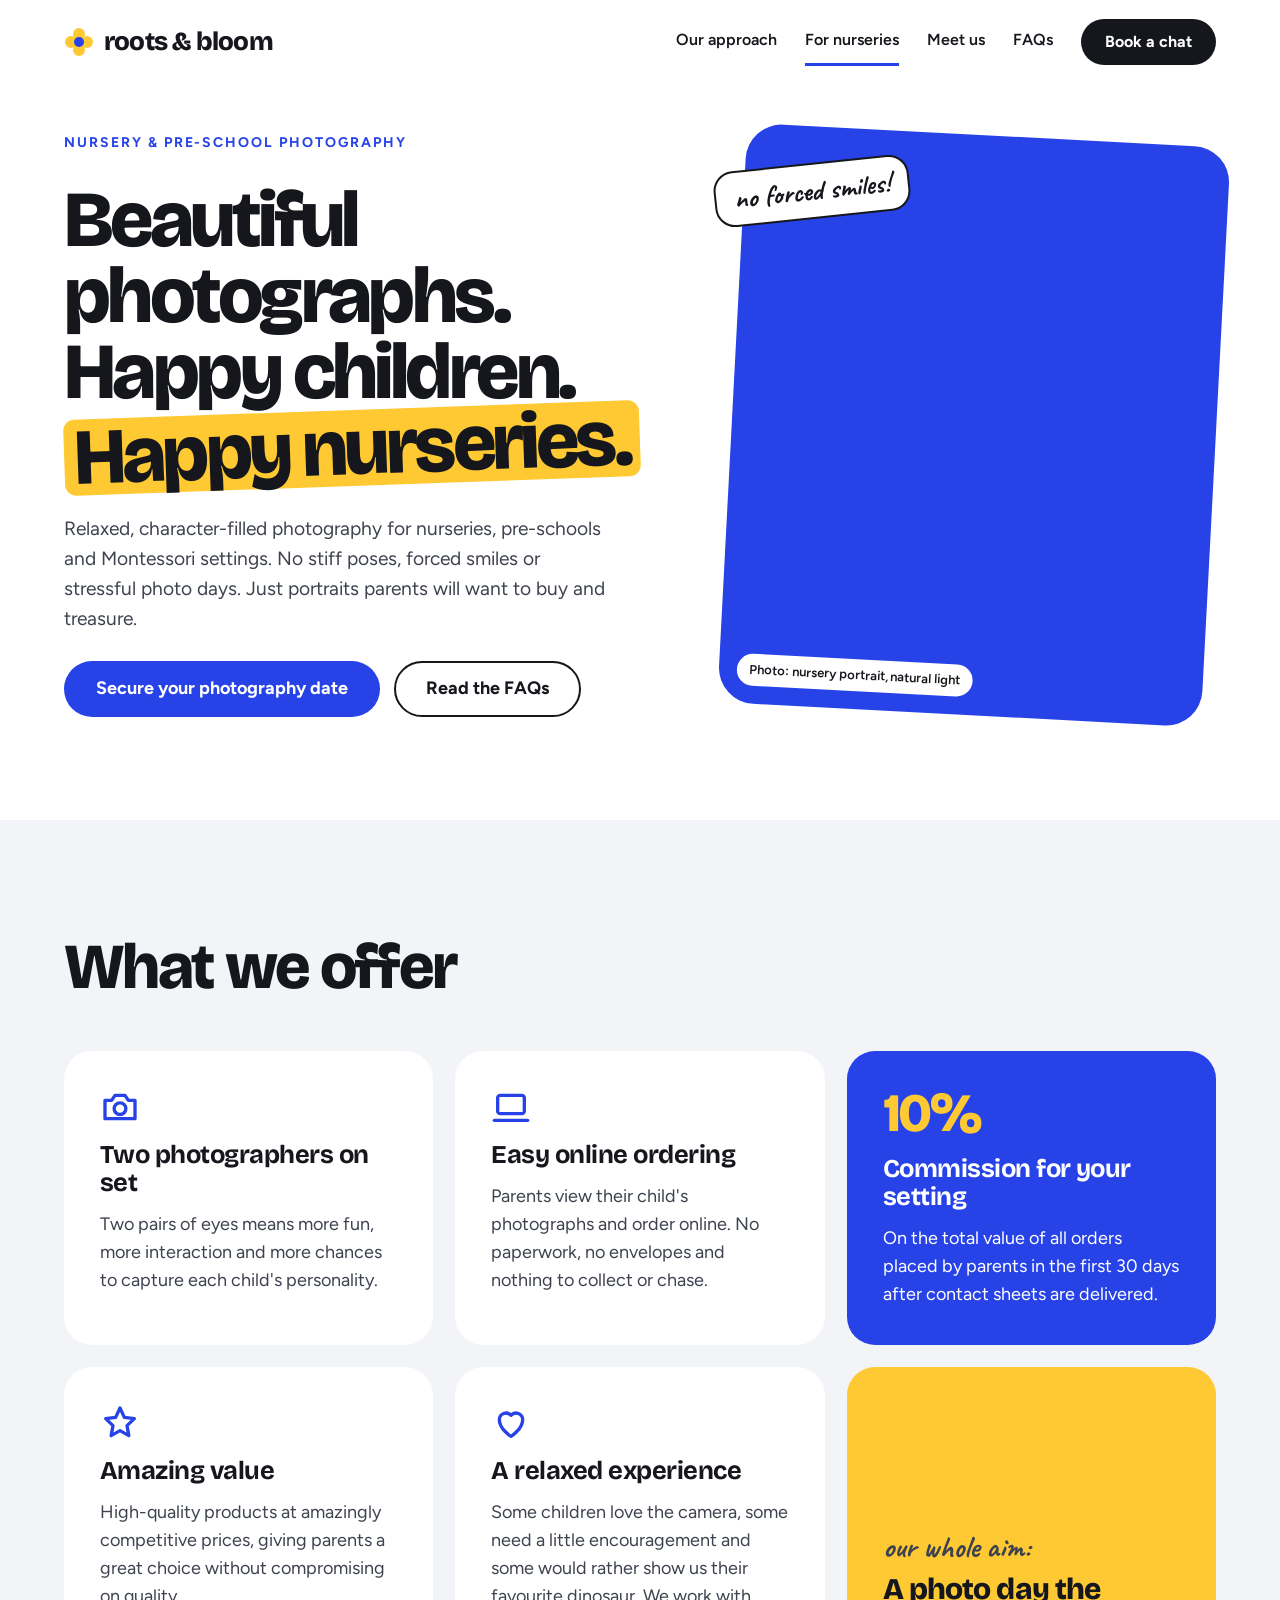
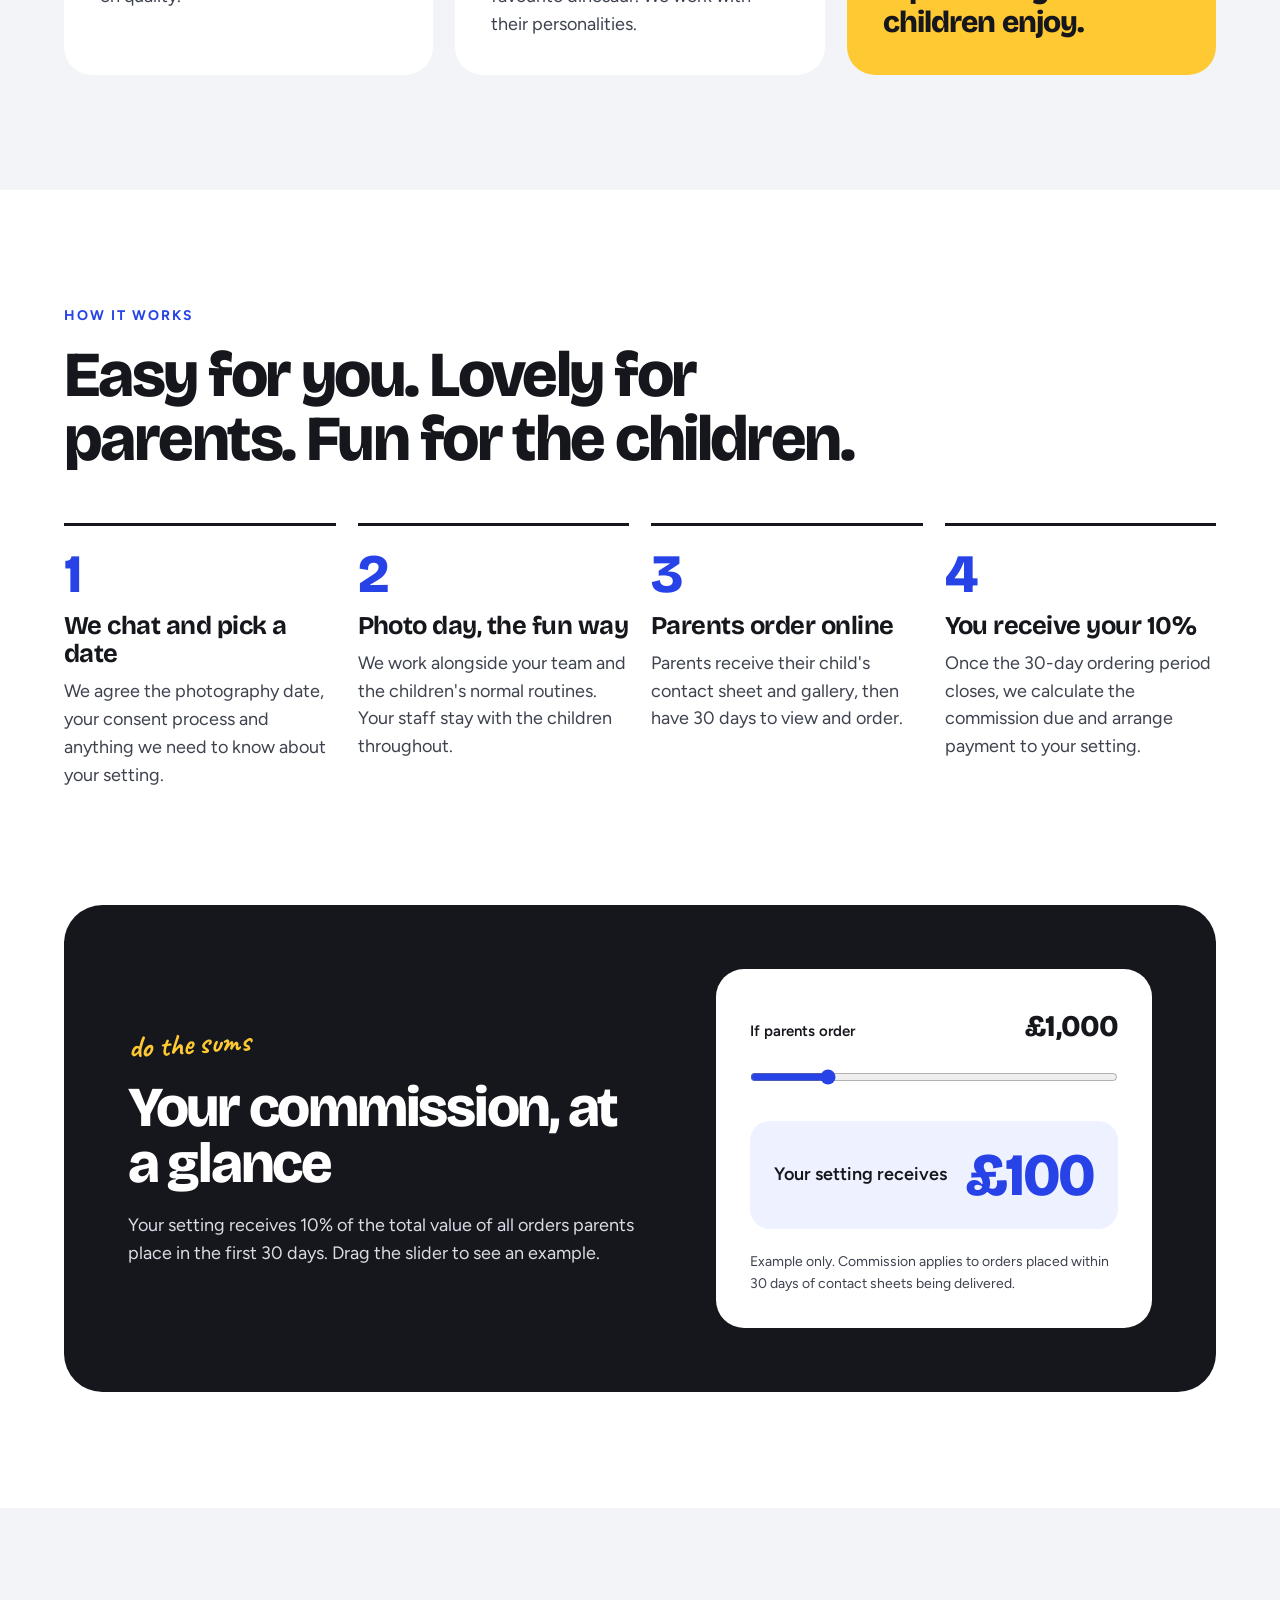
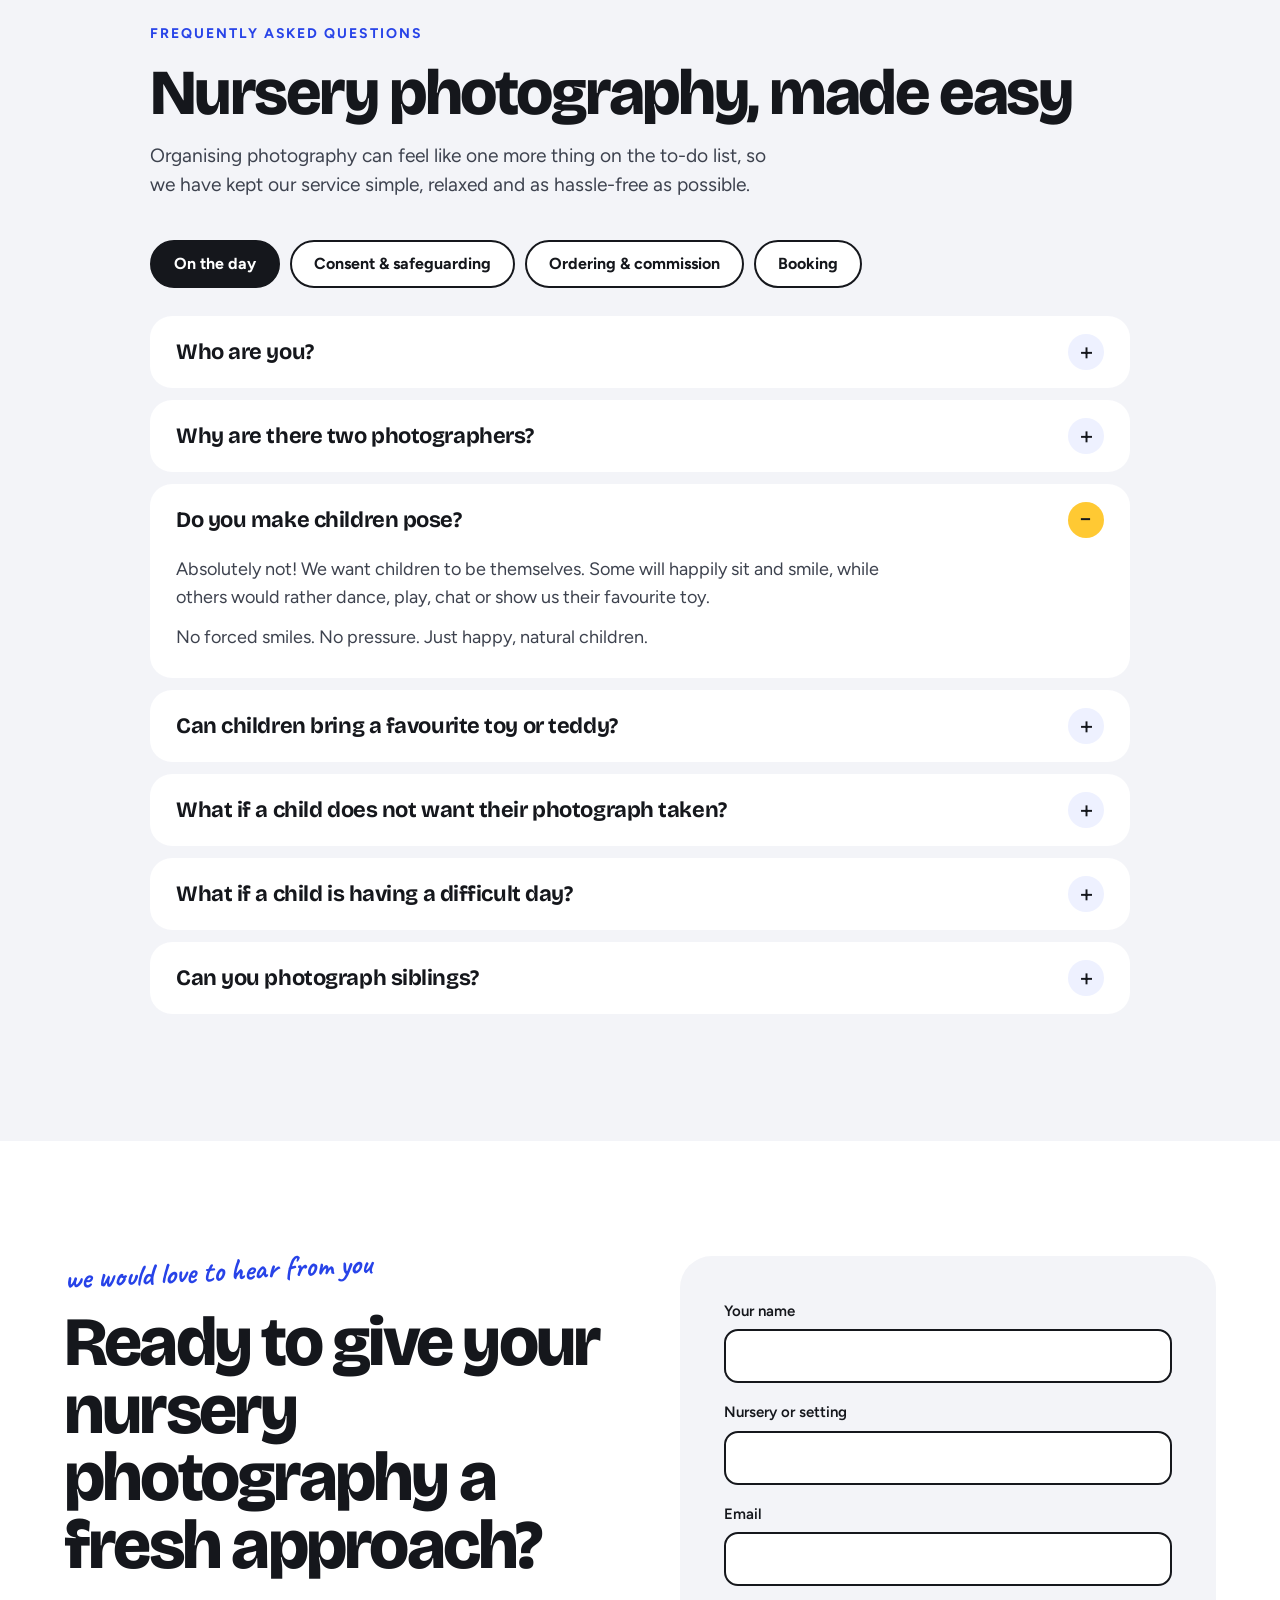
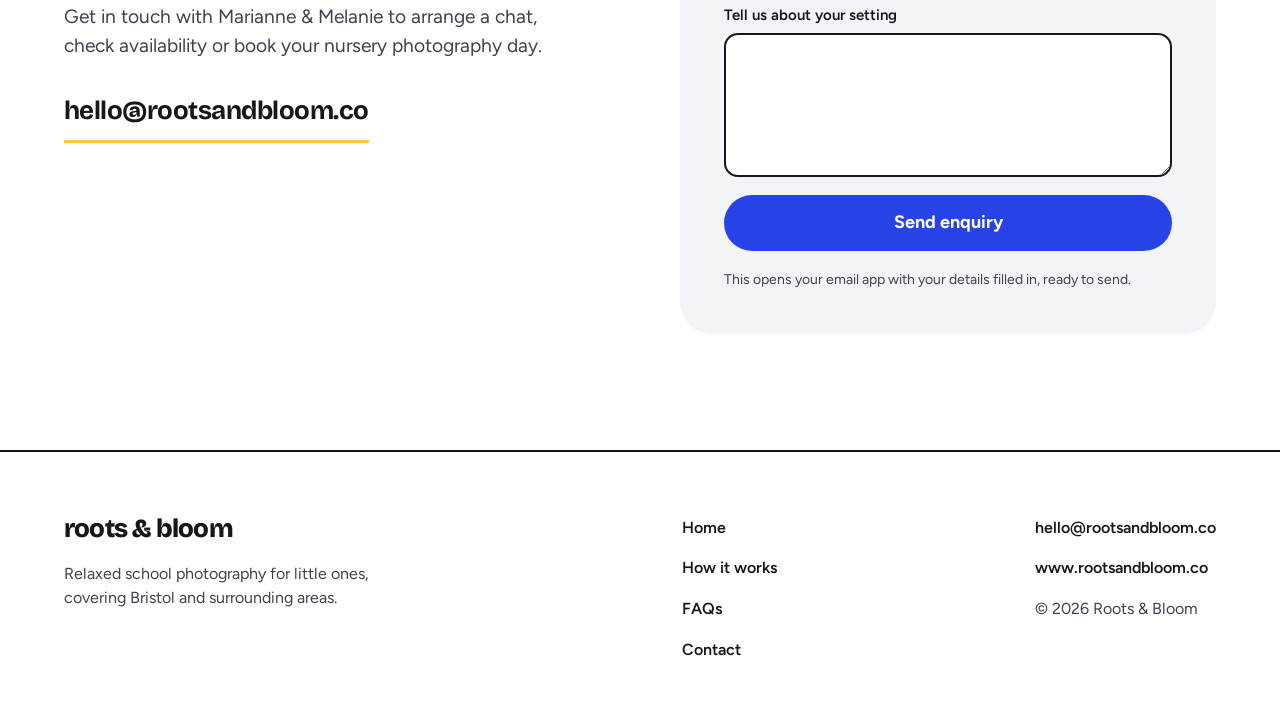
==== nurseries.html @ ecfaee00 "Build Roots & Bloom website from roots1 design Static site: home page, nurseries page with FAQs, com" ====
<!doctype html>
<html lang="en-GB">
<head>
  <meta charset="utf-8">
  <meta name="viewport" content="width=device-width, initial-scale=1">
  <title>Nursery &amp; pre-school photography | Roots &amp; Bloom</title>
  <meta name="description" content="Relaxed photography for nurseries, pre-schools and Montessori settings in Bristol. Two photographers, easy online ordering and 10% commission for your setting.">
  <meta name="theme-color" content="#2743E8">
  <link rel="canonical" href="https://www.rootsandbloom.co/nurseries.html">
  <meta property="og:type" content="website">
  <meta property="og:title" content="Nursery &amp; pre-school photography | Roots &amp; Bloom">
  <meta property="og:description" content="Beautiful photographs. Happy children. Happy nurseries.">
  <meta property="og:url" content="https://www.rootsandbloom.co/nurseries.html">
  <link rel="icon" href="assets/favicon.svg" type="image/svg+xml">
  <link rel="preconnect" href="https://fonts.googleapis.com">
  <link rel="preconnect" href="https://fonts.gstatic.com" crossorigin>
  <link rel="stylesheet" href="https://fonts.googleapis.com/css2?family=Bricolage+Grotesque:opsz,wght@12..96,400..800&amp;family=Caveat:wght@700&amp;family=Figtree:wght@400;500;600;700&amp;display=swap">
  <link rel="stylesheet" href="assets/css/styles.css">
</head>
<body>
<a class="skip-link" href="#main">Skip to content</a>

<header class="site-header">
  <div class="wrap site-header__inner">
    <a class="wordmark" href="index.html" aria-label="Roots &amp; Bloom home">
      <svg aria-hidden="true" viewBox="0 0 30 30"><circle cx="15" cy="7" r="6" fill="#FFC933"/><circle cx="23" cy="15" r="6" fill="#FFC933"/><circle cx="15" cy="23" r="6" fill="#FFC933"/><circle cx="7" cy="15" r="6" fill="#FFC933"/><circle cx="15" cy="15" r="5" fill="#2743E8"/></svg>
      <span>roots &amp; bloom</span>
    </a>
    <button class="nav-toggle" type="button" aria-label="Open menu" aria-expanded="false" aria-controls="site-nav">
      <svg aria-hidden="true" viewBox="0 0 24 24" fill="none" stroke="#fff" stroke-width="2.5" stroke-linecap="round"><path d="M4 8h16M4 16h16"/></svg>
    </button>
    <nav class="nav" id="site-nav" aria-label="Main">
      <a href="index.html#approach">Our approach</a>
      <a href="nurseries.html" aria-current="page">For nurseries</a>
      <a href="index.html#meet">Meet us</a>
      <a href="#faqs">FAQs</a>
      <a class="btn btn--dark btn--sm" href="#contact">Book a chat</a>
    </nav>
  </div>
</header>

<main id="main">

  <section class="hero">
    <div class="wrap hero__grid">
      <div class="stack hero__copy">
        <p class="eyebrow">Nursery &amp; pre-school photography</p>
        <h1 class="display display--page">Beautiful photographs. Happy children. <span class="mark">Happy nurseries.</span></h1>
        <p class="lead">Relaxed, character-filled photography for nurseries, pre-schools and Montessori settings. No stiff poses, forced smiles or stressful photo days. Just portraits parents will want to buy and treasure.</p>
        <div class="btn-row btn-row--stack">
          <a class="btn btn--primary" href="#contact">Secure your photography date</a>
          <a class="btn btn--ghost" href="#faqs">Read the FAQs</a>
        </div>
      </div>
      <div class="hero__figure">
        <figure class="photo photo--blue photo--hero tilt-r"><span class="photo__label">Photo: nursery portrait, natural light</span></figure>
        <p class="sticker">no forced smiles!</p>
      </div>
    </div>
  </section>

  <section class="section section--panel">
    <div class="wrap">
      <div class="stack head-block reveal">
        <h2 class="h2">What we offer</h2>
      </div>
      <div class="cards reveal">
        <article class="card">
          <svg aria-hidden="true" viewBox="0 0 24 24" fill="none" stroke="#2743E8" stroke-width="2" stroke-linecap="round" stroke-linejoin="round"><path d="M3 8h4l2-3h6l2 3h4v11H3z"/><circle cx="12" cy="13" r="3.5"/></svg>
          <h3 class="h3">Two photographers on set</h3>
          <p>Two pairs of eyes means more fun, more interaction and more chances to capture each child's personality.</p>
        </article>
        <article class="card">
          <svg aria-hidden="true" viewBox="0 0 24 24" fill="none" stroke="#2743E8" stroke-width="2" stroke-linecap="round" stroke-linejoin="round"><rect x="4" y="5" width="16" height="11" rx="1.5"/><path d="M2 20h20"/></svg>
          <h3 class="h3">Easy online ordering</h3>
          <p>Parents view their child's photographs and order online. No paperwork, no envelopes and nothing to collect or chase.</p>
        </article>
        <article class="card card--blue">
          <span class="card__num">10%</span>
          <h3 class="h3">Commission for your setting</h3>
          <p>On the total value of all orders placed by parents in the first 30 days after contact sheets are delivered.</p>
        </article>
        <article class="card">
          <svg aria-hidden="true" viewBox="0 0 24 24" fill="none" stroke="#2743E8" stroke-width="2" stroke-linecap="round" stroke-linejoin="round"><path d="M12 3l2.6 5.6 6 .8-4.4 4.2 1.1 6-5.3-3-5.3 3 1.1-6L3.4 9.400l6-.8z"/></svg>
          <h3 class="h3">Amazing value</h3>
          <p>High-quality products at amazingly competitive prices, giving parents a great choice without compromising on quality.</p>
        </article>
        <article class="card">
          <svg aria-hidden="true" viewBox="0 0 24 24" fill="none" stroke="#2743E8" stroke-width="2" stroke-linecap="round" stroke-linejoin="round"><path d="M12 20s-7-4.400-7-10a4 4 0 0 1 7-2.600A4 4 0 0 1 19 10c0 5.600-7 10-7 10z"/></svg>
          <h3 class="h3">A relaxed experience</h3>
          <p>Some children love the camera, some need a little encouragement and some would rather show us their favourite dinosaur. We work with their personalities.</p>
        </article>
        <article class="card card--sun">
          <p class="scribble scribble--ink">our whole aim:</p>
          <h3 class="h3">A photo day the children enjoy.</h3>
        </article>
      </div>
    </div>
  </section>

  <section class="section" id="how">
    <div class="wrap">
      <div class="stack head-block reveal">
        <p class="eyebrow">How it works</p>
        <h2 class="h2">Easy for you. Lovely for parents. Fun for the children.</h2>
      </div>
      <ol class="steps reveal">
        <li><h3 class="h3">We chat and pick a date</h3><p>We agree the photography date, your consent process and anything we need to know about your setting.</p></li>
        <li><h3 class="h3">Photo day, the fun way</h3><p>We work alongside your team and the children's normal routines. Your staff stay with the children throughout.</p></li>
        <li><h3 class="h3">Parents order online</h3><p>Parents receive their child's contact sheet and gallery, then have 30 days to view and order.</p></li>
        <li><h3 class="h3">You receive your 10%</h3><p>Once the 30-day ordering period closes, we calculate the commission due and arrange payment to your setting.</p></li>
      </ol>
    </div>
  </section>

  <section class="section section--flush-top">
    <div class="wrap">
      <div class="panel panel--dark reveal">
        <div class="stack">
          <p class="scribble scribble--sun">do the sums</p>
          <h2 class="h2" style="font-size: clamp(2.1rem, 4.4vw, 3.75rem)">Your commission, at a glance</h2>
          <p class="soft">Your setting receives 10% of the total value of all orders parents place in the first 30 days. Drag the slider to see an example.</p>
        </div>
        <div class="calc">
          <div class="field">
            <label class="calc__label" for="orders"><span>If parents order</span><output id="orders-total" for="orders">£1,000</output></label>
            <input id="orders" type="range" min="200" max="5000" step="50" value="1000">
          </div>
          <p class="calc__result"><span>Your setting receives</span><output id="orders-commission" for="orders">£100</output></p>
          <small>Example only. Commission applies to orders placed within 30 days of contact sheets being delivered.</small>
        </div>
      </div>
    </div>
  </section>

  <section class="section section--panel" id="faqs">
    <div class="wrap wrap--narrow">
      <div class="stack reveal" style="gap: 16px">
        <p class="eyebrow">Frequently asked questions</p>
        <h2 class="h2">Nursery photography, made easy</h2>
        <p class="lead" style="max-width: 40rem">Organising photography can feel like one more thing on the to-do list, so we have kept our service simple, relaxed and as hassle-free as possible.</p>
      </div>

      <div class="faq-tabs" role="tablist" aria-label="FAQ topics">
        <button class="faq-tab" type="button" role="tab" data-group="faq-day" aria-controls="faq-day" aria-selected="true">On the day</button>
        <button class="faq-tab" type="button" role="tab" data-group="faq-safe" aria-controls="faq-safe" aria-selected="false">Consent &amp; safeguarding</button>
        <button class="faq-tab" type="button" role="tab" data-group="faq-order" aria-controls="faq-order" aria-selected="false">Ordering &amp; commission</button>
        <button class="faq-tab" type="button" role="tab" data-group="faq-book" aria-controls="faq-book" aria-selected="false">Booking</button>
      </div>

      <div class="faq-group" id="faq-day" role="tabpanel">
        <h3 class="h3 faq-group__title">On the day</h3>
        <details class="faq"><summary>Who are you?</summary><div class="faq__body"><p>We are Marianne and Melanie, two local female photographers and mums of two each, with over 34 years of combined photography experience.</p><p>We photograph families, children and weddings across Bristol and London, and we are passionate about creating relaxed, natural photographs full of personality.</p></div></details>
        <details class="faq"><summary>Why are there two photographers?</summary><div class="faq__body"><p>Because two photographers means twice the fun! One of us can interact with the children while the other captures those lovely natural expressions and moments.</p><p>It also means we can keep things moving and photograph more children without the experience feeling rushed.</p></div></details>
        <details class="faq" open><summary>Do you make children pose?</summary><div class="faq__body"><p>Absolutely not! We want children to be themselves. Some will happily sit and smile, while others would rather dance, play, chat or show us their favourite toy.</p><p>No forced smiles. No pressure. Just happy, natural children.</p></div></details>
        <details class="faq"><summary>Can children bring a favourite toy or teddy?</summary><div class="faq__body"><p>Yes, please! Favourite toys, teddies and treasured little things are very welcome. They help children feel comfortable and relaxed, and they often make the photographs even more personal.</p></div></details>
        <details class="faq"><summary>What if a child does not want their photograph taken?</summary><div class="faq__body"><p>That is completely fine. We never force a child to participate. We give them some time, try to engage them through play and see how they feel.</p><p>Sometimes the best photographs happen when children do not even realise they are being photographed!</p></div></details>
        <details class="faq"><summary>What if a child is having a difficult day?</summary><div class="faq__body"><p>Children are children, and we completely understand. They might be tired, shy, distracted or simply not feeling it that day. There is no pressure.</p><p>Having two photographers gives us plenty of opportunity to capture genuine moments without making the child feel uncomfortable.</p></div></details>
        <details class="faq"><summary>Can you photograph siblings?</summary><div class="faq__body"><p>Absolutely. If siblings attend the same nursery or setting, we are very happy to capture sibling photographs too. We can discuss the best way to organise this with your team before the photography day.</p></div></details>
      </div>

      <div class="faq-group" id="faq-safe" role="tabpanel">
        <h3 class="h3 faq-group__title">Consent &amp; safeguarding</h3>
        <details class="faq"><summary>How is consent managed?</summary><div class="faq__body"><p>No child will be photographed without the appropriate parental or guardian consent.</p><p>We work with each nursery, pre-school or Montessori setting to agree the consent process before photography day. The setting should ensure the appropriate permissions have been obtained for each child taking part.</p><p>We are happy to work with your existing consent procedures and provide any information you need to share with parents.</p></div></details>
        <details class="faq"><summary>What happens if a parent does not give consent?</summary><div class="faq__body"><p>No problem at all. Children without the appropriate consent will simply not be photographed. We work with your team to make sure we have a clear list of children who are permitted to take part before the session begins.</p></div></details>
        <details class="faq"><summary>How do you handle children's photographs?</summary><div class="faq__body"><p>With care and respect. Images are used only for the agreed photography and ordering process, and are not used for marketing, social media or any other purpose without the appropriate additional permission.</p><p>We take safeguarding and privacy seriously and are happy to discuss your setting's specific requirements before booking.</p></div></details>
        <details class="faq"><summary>Are you DBS checked?</summary><div class="faq__body"><p>Yes. We are both Enhanced DBS checked and First Aid trained, and we are happy to provide relevant documentation to your setting where required.</p></div></details>
        <details class="faq"><summary>Do you need to be left alone with the children?</summary><div class="faq__body"><p>No. We work alongside your nursery team and follow your setting's safeguarding procedures. Your staff remain responsible for the children throughout the photography session.</p></div></details>
        <details class="faq"><summary>Are you insured?</summary><div class="faq__body"><p>We can provide details of our professional photography insurance and relevant documentation to your setting upon request.</p></div></details>
      </div>

      <div class="faq-group" id="faq-order" role="tabpanel">
        <h3 class="h3 faq-group__title">Ordering &amp; commission</h3>
        <details class="faq"><summary>How does the ordering process work?</summary><div class="faq__body"><p>Completely online and super simple. Once the photographs have been taken, parents receive access to their child's contact sheet and gallery, then view the images and order online.</p><p>No paper order forms, no envelopes and no collecting cheques.</p></div></details>
        <details class="faq"><summary>How long do parents have to order?</summary><div class="faq__body"><p>Parents have 30 days from the date the contact sheets are delivered. Our 10% nursery commission applies to all orders placed during this period.</p><p>After it closes, we calculate the total commission due to your setting and arrange payment.</p></div></details>
        <details class="faq"><summary>How much commission does the nursery receive?</summary><div class="faq__body"><p>Your nursery receives 10% of the total value of all eligible orders placed during the 30-day ordering period. For example, if parents spend £1,000 in total, your nursery receives £100.</p></div></details>
        <details class="faq"><summary>How much do the photographs and products cost?</summary><div class="faq__body"><p>We offer high-quality products at amazingly competitive prices, with options to suit different budgets. We want professional photography to be accessible to families while still providing beautiful products they will be proud to display and keep.</p></div></details>
        <details class="faq"><summary>Do we need to organise paperwork or collect money?</summary><div class="faq__body"><p>No! We handle the photography, contact sheets, online gallery and ordering process, so there is no paperwork for your staff to manage and no money to collect.</p></div></details>
      </div>

      <div class="faq-group" id="faq-book" role="tabpanel">
        <h3 class="h3 faq-group__title">Booking</h3>
        <details class="faq"><summary>What do you need from the nursery?</summary><div class="faq__body"><p>Very little! We work with your team beforehand to agree the photography date and discuss anything we need to know about your setting. On the day, your team simply helps us with the children and their normal routines.</p></div></details>
        <details class="faq"><summary>Where do you cover?</summary><div class="faq__body"><p>We are local photographers covering Bristol and surrounding areas, and we are happy to discuss your location and requirements.</p></div></details>
        <details class="faq"><summary>How do we book you?</summary><div class="faq__body"><p>We would love to hear from you! Get in touch with Marianne &amp; Melanie at <a href="mailto:hello@rootsandbloom.co">hello@rootsandbloom.co</a> to arrange a chat, check availability or book your nursery photography day.</p></div></details>
      </div>
    </div>
  </section>

  <section class="section" id="contact">
    <div class="wrap contact">
      <div class="stack reveal">
        <p class="scribble">we would love to hear from you</p>
        <h2 class="h2" style="font-size: clamp(2.6rem, 5.4vw, 5rem); line-height: 0.98">Ready to give your nursery photography a fresh approach?</h2>
        <p class="lead" style="max-width: 32.5rem">Get in touch with Marianne &amp; Melanie to arrange a chat, check availability or book your nursery photography day.</p>
        <a class="email-link" href="mailto:hello@rootsandbloom.co">hello@rootsandbloom.co</a>
      </div>
      <form class="form reveal" id="enquiry" action="mailto:hello@rootsandbloom.co" method="post" enctype="text/plain">
        <div class="field"><label for="f-name">Your name</label><input id="f-name" name="name" type="text" autocomplete="name" required></div>
        <div class="field"><label for="f-setting">Nursery or setting</label><input id="f-setting" name="setting" type="text" autocomplete="organization" required></div>
        <div class="field"><label for="f-email">Email</label><input id="f-email" name="email" type="email" autocomplete="email" required></div>
        <div class="field"><label for="f-message">Tell us about your setting</label><textarea id="f-message" name="message" rows="4"></textarea></div>
        <button class="btn btn--primary" type="submit">Send enquiry</button>
        <p class="form__note">This opens your email app with your details filled in, ready to send.</p>
      </form>
    </div>
  </section>

</main>

<footer class="site-footer site-footer--ruled">
  <div class="wrap site-footer__inner">
    <div class="site-footer__brand">
      <a class="wordmark" href="index.html">roots &amp; bloom</a>
      <p>Relaxed school photography for little ones, covering Bristol and surrounding areas.</p>
    </div>
    <nav class="site-footer__links" aria-label="Footer">
      <a href="index.html">Home</a>
      <a href="#how">How it works</a>
      <a href="#faqs">FAQs</a>
      <a href="#contact">Contact</a>
    </nav>
    <div class="site-footer__links">
      <a href="mailto:hello@rootsandbloom.co">hello@rootsandbloom.co</a>
      <a href="https://www.rootsandbloom.co">www.rootsandbloom.co</a>
      <span>© <span id="year">2026</span> Roots &amp; Bloom</span>
    </div>
  </div>
</footer>

<script src="assets/js/main.js" defer></script>
</body>
</html>
---- assets/css/styles.css ----
/* Roots & Bloom
   Design tokens and styles (roots1 design) */

:root {
  --ink: #15171c;
  --ink-soft: #3d424e;
  --muted: #6b7080;
  --paper: #ffffff;
  --panel: #f3f4f8;
  --blue: #2743e8;
  --blue-deep: #1b2fa8;
  --blue-tint: #eef1ff;
  --photo-tint: #dde3fb;
  --sun: #ffc933;
  --on-dark-soft: #d9dce6;

  --font-display: "Bricolage Grotesque", "Arial Black", system-ui, sans-serif;
  --font-body: "Figtree", system-ui, -apple-system, "Segoe UI", sans-serif;
  --font-hand: "Caveat", "Comic Sans MS", cursive;

  --gutter: clamp(20px, 5vw, 80px);
  --section: clamp(72px, 9vw, 130px);
  --radius-card: 28px;
  --radius-panel: clamp(28px, 3vw, 40px);
}

*,
*::before,
*::after { box-sizing: border-box; }

html { scroll-behavior: smooth; -webkit-text-size-adjust: 100%; }

body {
  margin: 0;
  background: var(--paper);
  color: var(--ink);
  font-family: var(--font-body);
  font-size: 1.125rem;
  line-height: 1.55;
  overflow-x: hidden;
  -webkit-font-smoothing: antialiased;
}

main { overflow-x: clip; }
img, svg { max-width: 100%; display: block; }
h1, h2, h3, p, ul, ol, figure { margin: 0; }
ul, ol { padding: 0; list-style: none; }
a { color: inherit; text-decoration: none; }
a:hover { color: var(--blue); }
button, input, textarea { font: inherit; color: inherit; }
:focus-visible { outline: 3px solid var(--blue); outline-offset: 3px; border-radius: 6px; }
[id] { scroll-margin-top: 96px; }

.skip-link {
  position: absolute; left: 16px; top: -100px; z-index: 100;
  background: var(--ink); color: #fff; padding: 12px 18px; border-radius: 999px; font-weight: 700;
}
.skip-link:focus { top: 16px; color: #fff; }

.wrap { max-width: calc(1280px + var(--gutter) * 2); margin-inline: auto; padding-inline: var(--gutter); }
.wrap--narrow { max-width: calc(980px + var(--gutter) * 2); }
.section { padding-block: var(--section); }
.section--panel { background: var(--panel); }
.section--flush-top { padding-top: 0; }

/* ---------- Type ---------- */
.display, .h2, .h3, .wordmark, .num {
  font-family: var(--font-display);
  font-weight: 800;
  letter-spacing: -0.04em;
}
.display { font-size: clamp(3.25rem, 7.4vw, 6.75rem); line-height: 0.94; letter-spacing: -0.045em; }
.display--page { font-size: clamp(2.9rem, 6.2vw, 5.75rem); line-height: 0.96; }
.h2 { font-size: clamp(2.5rem, 5vw, 4.5rem); line-height: 1; }
.h2--sm { font-size: clamp(2.1rem, 4vw, 3.5rem); line-height: 1.02; letter-spacing: -0.035em; }
.h3 { font-size: clamp(1.4rem, 2vw, 1.75rem); font-weight: 700; letter-spacing: -0.02em; line-height: 1.1; }
.lead { font-size: clamp(1.125rem, 1.5vw, 1.3125rem); color: var(--ink-soft); }
.soft { color: var(--ink-soft); }
.eyebrow { font-weight: 700; font-size: 0.875rem; letter-spacing: 0.14em; text-transform: uppercase; color: var(--blue); }
.eyebrow--ink { color: var(--ink); }
.scribble { font-family: var(--font-hand); font-weight: 700; font-size: clamp(1.75rem, 2.4vw, 2.125rem); line-height: 1; color: var(--blue); display: inline-block; transform: rotate(-3deg); }
.scribble--sun { color: var(--sun); }
.scribble--ink { color: var(--ink); transform: none; }
.strike { text-decoration: line-through; text-decoration-color: var(--blue); text-decoration-thickness: 0.09em; color: var(--muted); }
.mark { background: var(--sun); padding: 0 0.12em; border-radius: 0.14em; display: inline-block; transform: rotate(-2deg); }
.stack { display: flex; flex-direction: column; align-items: flex-start; }
.stack > * { max-width: 100%; }

/* ---------- Buttons ---------- */
.btn {
  display: inline-flex; align-items: center; justify-content: center;
  min-height: 56px; padding: 0 30px; border-radius: 999px;
  border: 2px solid transparent; font-weight: 700; font-size: 1.125rem; cursor: pointer;
  transition: transform 0.2s ease, background-color 0.2s ease, color 0.2s ease;
}
.btn:hover { transform: translateY(-2px) rotate(-1deg); }
.btn--primary { background: var(--blue); color: #fff; }
.btn--primary:hover { background: var(--blue-deep); color: #fff; }
.btn--ghost { border-color: var(--ink); }
.btn--ghost:hover { background: var(--ink); color: #fff; }
.btn--dark { background: var(--ink); color: #fff; }
.btn--dark:hover { background: var(--blue); color: #fff; }
.btn--sun { background: var(--sun); color: var(--ink); }
.btn--sun:hover { background: #fff; color: var(--ink); }
.btn--sm { min-height: 46px; padding: 0 22px; font-size: 1rem; }
.btn-row { display: flex; flex-wrap: wrap; gap: 14px; }

.pill { display: inline-flex; align-items: center; gap: 10px; background: var(--blue-tint); color: var(--blue-deep); font-weight: 600; font-size: 0.9375rem; padding: 8px 16px; border-radius: 999px; }
.pill__dot { width: 8px; height: 8px; border-radius: 50%; background: var(--blue); }
.pill-row { display: flex; flex-wrap: wrap; gap: 10px; }

/* ---------- Header ---------- */
.site-header { position: sticky; top: 0; z-index: 50; background: rgba(255, 255, 255, 0.92); backdrop-filter: blur(10px); }
.site-header__inner { display: flex; align-items: center; justify-content: space-between; gap: 16px 32px; min-height: 84px; }
.wordmark { display: inline-flex; align-items: center; gap: 10px; font-size: 1.625rem; letter-spacing: -0.03em; min-height: 44px; }
.wordmark:hover { color: var(--ink); }
.wordmark svg { width: 30px; height: 30px; transition: transform 0.5s ease; }
.wordmark:hover svg { transform: rotate(90deg); }
.nav { display: flex; align-items: center; gap: 28px; font-weight: 600; font-size: 1rem; }
.nav a:not(.btn) { padding: 10px 0; border-bottom: 3px solid transparent; }
.nav a[aria-current="page"] { border-bottom-color: var(--blue); }
.nav-toggle { display: none; width: 48px; height: 48px; border-radius: 50%; border: 0; background: var(--ink); cursor: pointer; align-items: center; justify-content: center; }
.nav-toggle svg { width: 22px; height: 22px; }

@media (max-width: 860px) {
  .site-header__inner { min-height: 72px; flex-wrap: wrap; }
  .wordmark { font-size: 1.375rem; }
  .nav-toggle { display: inline-flex; }
  .nav { display: none; flex-basis: 100%; flex-direction: column; align-items: stretch; gap: 0; padding-bottom: 20px; font-size: 1.25rem; }
  .nav.is-open { display: flex; }
  .nav a:not(.btn) { padding: 14px 0; border-bottom: 2px solid var(--panel); }
  .nav .btn { margin-top: 18px; }
}

/* ---------- Photo placeholders ---------- */
.photo { position: relative; border-radius: var(--radius-card); background: var(--photo-tint); aspect-ratio: 4 / 5; display: flex; align-items: flex-end; padding: 18px; overflow: hidden; transition: transform 0.35s ease; }
.photo img { position: absolute; inset: 0; width: 100%; height: 100%; object-fit: cover; }
.photo__label { position: relative; background: #fff; color: var(--ink); font-size: 0.8125rem; font-weight: 600; padding: 6px 12px; border-radius: 999px; }
.photo--blue { background: var(--blue); }
.photo--sun { background: var(--sun); }
.photo--ink { background: var(--ink); }
.photo--square { aspect-ratio: 1 / 1; }
.photo--tall { aspect-ratio: 3 / 4; }
.photo--hero { aspect-ratio: 5 / 6; border-radius: 36px; }
.tilt-l { transform: rotate(-4deg); }
.tilt-r { transform: rotate(3deg); }
.tilt-l-sm { transform: rotate(-2deg); }
.tilt-r-sm { transform: rotate(2deg); }
.photo:hover { transform: rotate(0deg) scale(1.02); }

/* ---------- Hero ---------- */
.hero { padding-block: clamp(20px, 4vw, 48px) clamp(64px, 8vw, 110px); }
.hero__grid { display: grid; grid-template-columns: minmax(0, 1.25fr) minmax(0, 1fr); gap: 56px 64px; align-items: center; }
.hero__copy { gap: 28px; }
.hero__copy .lead { max-width: 34rem; }
.hero__copy .scribble { margin: -8px 0 0 8px; }
.hero__collage { display: grid; grid-template-columns: repeat(2, minmax(0, 1fr)); gap: 22px; align-items: start; }
.hero__collage > .photo { margin-top: 72px; }
.hero__collage-col { display: flex; flex-direction: column; gap: 22px; }
.checks { display: flex; flex-wrap: wrap; gap: 10px 26px; font-size: 0.9375rem; font-weight: 600; color: var(--ink-soft); }
.checks li { display: flex; align-items: center; gap: 8px; }
.checks svg { width: 18px; height: 18px; flex: none; }
.hero__figure { position: relative; }
.sticker { position: absolute; left: -18px; top: 28px; background: #fff; border: 2px solid var(--ink); border-radius: 20px; padding: 12px 18px; font-family: var(--font-hand); font-weight: 700; font-size: 1.75rem; line-height: 1; transform: rotate(-6deg); }

@media (max-width: 900px) {
  .hero__grid { grid-template-columns: minmax(0, 1fr); }
  .hero__collage > .photo { margin-top: 36px; }
  .hero__collage-col .photo + .photo { display: none; }
  .hero__collage-col .photo { aspect-ratio: 4 / 5; }
  .sticker { left: 0; }
  .btn-row--stack { flex-direction: column; align-self: stretch; }
}

/* ---------- Word strip ---------- */
.strip { background: var(--blue); color: #fff; padding: 22px 0; overflow: hidden; transform: rotate(-1deg) scale(1.03); }
.strip__track { display: flex; width: max-content; animation: strip 36s linear infinite; }
.strip__set { display: flex; align-items: center; gap: 34px; padding-right: 34px; font-family: var(--font-display); font-weight: 700; font-size: clamp(1.25rem, 2.2vw, 1.875rem); letter-spacing: -0.02em; white-space: nowrap; }
.strip__set i { color: var(--sun); font-style: normal; }
@keyframes strip { to { transform: translateX(-50%); } }

/* ---------- Approach ---------- */
.split { display: grid; grid-template-columns: minmax(0, 1.2fr) minmax(0, 1fr); gap: 48px 80px; align-items: start; }
.split > .stack { gap: 20px; }
.split__aside { gap: 26px; padding-top: 34px; align-items: stretch; }
.rules { font-family: var(--font-display); font-weight: 700; font-size: clamp(1.375rem, 2vw, 1.625rem); letter-spacing: -0.02em; border-bottom: 2px solid var(--ink); }
.rules li { padding: 18px 0; border-top: 2px solid var(--ink); }
@media (max-width: 900px) {
  .split { grid-template-columns: minmax(0, 1fr); }
  .split__aside { padding-top: 0; }
}

/* ---------- Gallery ---------- */
.section-head { display: flex; flex-wrap: wrap; justify-content: space-between; align-items: flex-end; gap: 20px; margin-bottom: 44px; }
.section-head .h2--sm { max-width: 47rem; }
.section-head .scribble { transform: rotate(2deg); }
.gallery { display: grid; grid-template-columns: repeat(4, minmax(0, 1fr)); gap: 22px; }
.gallery .photo:nth-child(even) { margin-top: 44px; }
@media (max-width: 900px) {
  .gallery { grid-template-columns: repeat(2, minmax(0, 1fr)); gap: 14px; }
  .gallery .photo:nth-child(even) { margin-top: 28px; }
}

/* ---------- Cards ---------- */
.head-block { gap: 16px; max-width: 50rem; margin-bottom: 52px; }
.cards { display: grid; grid-template-columns: repeat(3, minmax(0, 1fr)); gap: 22px; }
.card { background: #fff; border-radius: var(--radius-card); padding: clamp(24px, 3vw, 36px); display: flex; flex-direction: column; gap: 14px; transition: transform 0.25s ease; }
.card:hover { transform: translateY(-4px); }
.card p { color: var(--ink-soft); }
.card svg { width: 40px; height: 40px; }
.card__num { font-family: var(--font-display); font-weight: 800; font-size: 3.375rem; line-height: 1; color: var(--blue); }
.card--dark { background: var(--ink); color: #fff; }
.card--dark p { color: var(--on-dark-soft); }
.card--dark .card__num { color: var(--sun); }
.card--blue { background: var(--blue); color: #fff; }
.card--blue p { color: #fff; }
.card--blue .card__num { color: var(--sun); letter-spacing: -0.04em; }
.card--sun { background: var(--sun); justify-content: flex-end; gap: 10px; }
.card--sun .h3 { font-weight: 800; font-size: 1.875rem; letter-spacing: -0.03em; }
@media (max-width: 980px) { .cards { grid-template-columns: repeat(2, minmax(0, 1fr)); } }
@media (max-width: 640px) { .cards { grid-template-columns: minmax(0, 1fr); gap: 12px; } }

/* ---------- Meet ---------- */
.meet { display: grid; grid-template-columns: minmax(0, 1fr) minmax(0, 1.15fr); gap: 48px 72px; align-items: center; }
.meet__photos { display: grid; grid-template-columns: repeat(2, minmax(0, 1fr)); gap: 22px; }
.meet__person { display: flex; flex-direction: column; gap: 14px; }
.meet__person:nth-child(2) { margin-top: 48px; }
.meet__person p { font-size: 0.9375rem; color: var(--ink-soft); }
.meet__copy { gap: 22px; }
.stats { display: grid; grid-template-columns: repeat(4, minmax(0, 1fr)); border-top: 2px solid var(--ink); margin-top: 64px; }
.stats li { padding: 28px 16px 0 0; font-weight: 600; color: var(--ink-soft); }
.num { display: block; font-size: clamp(3rem, 6vw, 4.75rem); line-height: 1; color: var(--ink); }
.num--blue { color: var(--blue); }
@media (max-width: 900px) {
  .meet { grid-template-columns: minmax(0, 1fr); }
  .stats { grid-template-columns: repeat(2, minmax(0, 1fr)); margin-top: 40px; }
  .stats li { padding-top: 18px; padding-bottom: 6px; }
}

/* ---------- Panels ---------- */
.panel { border-radius: var(--radius-panel); padding: clamp(28px, 5vw, 72px); display: grid; grid-template-columns: minmax(0, 1.2fr) minmax(0, 1fr); gap: 40px 64px; align-items: center; }
.panel--sun { background: var(--sun); }
.panel--dark { background: var(--ink); color: #fff; }
.panel--dark .soft { color: var(--on-dark-soft); }
.panel > .stack { gap: 20px; }
.facts { display: flex; flex-direction: column; gap: 14px; }
.fact { background: #fff; border-radius: 24px; padding: 22px 28px; display: flex; align-items: center; gap: 20px; font-weight: 600; line-height: 1.35; }
.fact .num { font-size: 3.25rem; color: var(--blue); min-width: 110px; }
@media (max-width: 900px) {
  .panel { grid-template-columns: minmax(0, 1fr); }
  .fact .num { font-size: 2.5rem; min-width: 84px; }
}

/* ---------- Steps ---------- */
.steps { display: grid; grid-template-columns: repeat(4, minmax(0, 1fr)); gap: 22px; counter-reset: step; }
.steps li { border-top: 3px solid var(--ink); padding-top: 22px; display: flex; flex-direction: column; gap: 10px; counter-increment: step; }
.steps li::before { content: counter(step); font-family: var(--font-display); font-weight: 800; font-size: 3.375rem; line-height: 1; color: var(--blue); }
.steps p { color: var(--ink-soft); }
@media (max-width: 980px) { .steps { grid-template-columns: repeat(2, minmax(0, 1fr)); } }
@media (max-width: 560px) { .steps { grid-template-columns: minmax(0, 1fr); } }

/* ---------- Commission calculator ---------- */
.calc { background: #fff; color: var(--ink); border-radius: var(--radius-card); padding: clamp(22px, 3vw, 34px); display: flex; flex-direction: column; gap: 22px; }
.calc__label { display: flex; justify-content: space-between; align-items: baseline; gap: 16px; font-weight: 600; }
.calc__label output { font-family: var(--font-display); font-weight: 800; font-size: 1.875rem; letter-spacing: -0.03em; }
.calc input[type="range"] { width: 100%; height: 44px; margin: 0; accent-color: var(--blue); cursor: pointer; }
.calc__result { background: var(--blue-tint); border-radius: 20px; padding: 24px; display: flex; flex-wrap: wrap; justify-content: space-between; align-items: center; gap: 8px 16px; font-weight: 600; }
.calc__result output { font-family: var(--font-display); font-weight: 800; font-size: clamp(2.75rem, 5vw, 3.75rem); line-height: 1; letter-spacing: -0.04em; color: var(--blue); }
.calc small { font-size: 0.875rem; color: var(--ink-soft); }

/* ---------- FAQs ---------- */
.faq-tabs { display: none; flex-wrap: wrap; gap: 10px; margin: 40px 0 28px; }
.js .faq-tabs { display: flex; }
.faq-tab { min-height: 48px; padding: 0 22px; border-radius: 999px; border: 2px solid var(--ink); background: #fff; font-weight: 700; font-size: 1rem; cursor: pointer; }
.faq-tab[aria-selected="true"] { background: var(--ink); color: #fff; }
.faq-group { margin-top: 40px; }
.faq-group__title { margin-bottom: 16px; }
.js .faq-group { margin-top: 0; }
.js .faq-group__title { position: absolute; width: 1px; height: 1px; overflow: hidden; clip-path: inset(50%); }
.js .faq-group[hidden] { display: none; }
.faq { background: #fff; border-radius: 22px; margin-bottom: 12px; }
.faq summary { list-style: none; cursor: pointer; min-height: 72px; padding: 18px 26px; display: flex; justify-content: space-between; align-items: center; gap: 20px; font-family: var(--font-display); font-weight: 700; font-size: clamp(1.125rem, 1.8vw, 1.375rem); letter-spacing: -0.02em; line-height: 1.2; border-radius: 22px; }
.faq summary::-webkit-details-marker { display: none; }
.faq summary::after { content: "+"; flex: none; width: 36px; height: 36px; border-radius: 50%; background: var(--blue-tint); display: flex; align-items: center; justify-content: center; font-family: var(--font-body); font-weight: 500; font-size: 1.5rem; line-height: 1; transition: transform 0.25s ease, background-color 0.25s ease; }
.faq[open] summary::after { content: "\2212"; background: var(--sun); transform: rotate(180deg); }
.faq__body { padding: 0 26px 26px; max-width: 47.5rem; color: var(--ink-soft); display: flex; flex-direction: column; gap: 12px; }
.faq__body a { color: var(--blue); font-weight: 600; text-decoration: underline; }

/* ---------- Contact ---------- */
.contact { display: grid; grid-template-columns: repeat(2, minmax(0, 1fr)); gap: 48px 80px; align-items: start; }
.contact > .stack { gap: 22px; }
.email-link { font-family: var(--font-display); font-weight: 700; font-size: clamp(1.25rem, 2.2vw, 1.625rem); letter-spacing: -0.02em; border-bottom: 3px solid var(--sun); padding: 8px 0; overflow-wrap: anywhere; }
.form { background: var(--panel); border-radius: 32px; padding: clamp(22px, 4vw, 44px); display: flex; flex-direction: column; gap: 18px; }
.field { display: flex; flex-direction: column; gap: 6px; }
.field label { font-weight: 600; font-size: 0.9375rem; }
.field input, .field textarea { width: 100%; border: 2px solid var(--ink); border-radius: 14px; padding: 14px 16px; background: #fff; }
.field input { height: 54px; padding-block: 0; }
.field textarea { resize: vertical; min-height: 130px; }
.field input:focus-visible, .field textarea:focus-visible { outline-offset: 0; border-color: var(--blue); border-radius: 14px; }
.form__note { font-size: 0.875rem; color: var(--ink-soft); }
@media (max-width: 900px) { .contact { grid-template-columns: minmax(0, 1fr); } }

/* ---------- CTA + footer ---------- */
.cta { background: var(--ink); color: #fff; text-align: center; }
.cta .stack { align-items: center; gap: 28px; max-width: 61rem; margin-inline: auto; }
.cta .display { font-size: clamp(2.75rem, 6.4vw, 6rem); line-height: 0.96; }
.cta .lead { color: var(--on-dark-soft); max-width: 37.5rem; }
.cta .btn { font-size: clamp(1rem, 2vw, 1.25rem); min-height: 62px; padding-inline: clamp(22px, 3vw, 36px); }
.site-footer { padding-block: 56px; font-size: 1rem; }
.site-footer--ruled { border-top: 2px solid var(--ink); }
.site-footer__inner { display: flex; flex-wrap: wrap; justify-content: space-between; gap: 32px 64px; }
.site-footer__brand { display: flex; flex-direction: column; gap: 10px; max-width: 22.5rem; color: var(--ink-soft); }
.site-footer__brand .wordmark { color: var(--ink); }
.site-footer__links { display: flex; flex-direction: column; font-weight: 600; }
.site-footer__links a, .site-footer__links span { padding: 8px 0; }
.site-footer__links span { font-weight: 400; color: var(--ink-soft); }

/* ---------- Reveal on scroll ---------- */
.js .reveal { opacity: 0; translate: 0 24px; transition: opacity 0.6s ease, translate 0.6s ease; }
.js .reveal.is-in { opacity: 1; translate: 0 0; }

@media (prefers-reduced-motion: reduce) {
  html { scroll-behavior: auto; }
  .strip__track { animation: none; }
  .js .reveal { opacity: 1; translate: 0 0; transition: none; }
  .btn, .card, .photo, .wordmark svg { transition: none; }
}
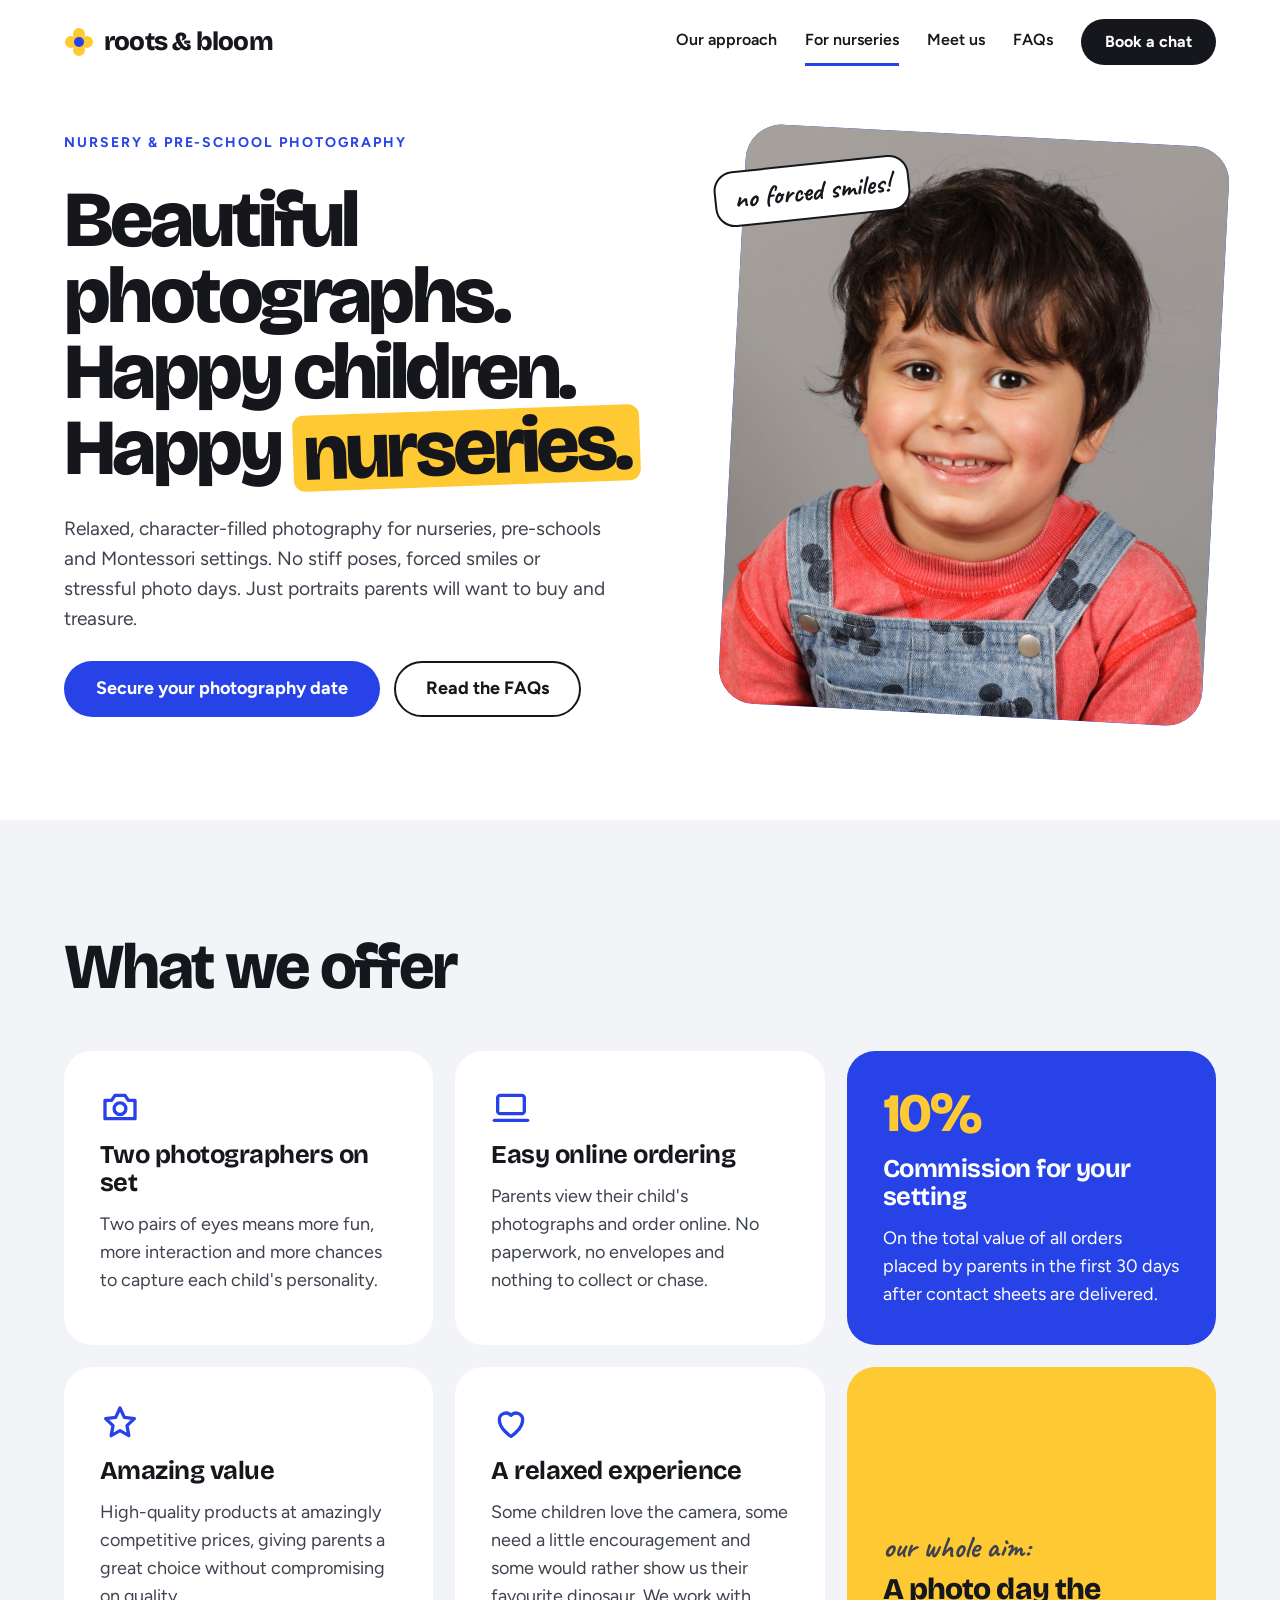
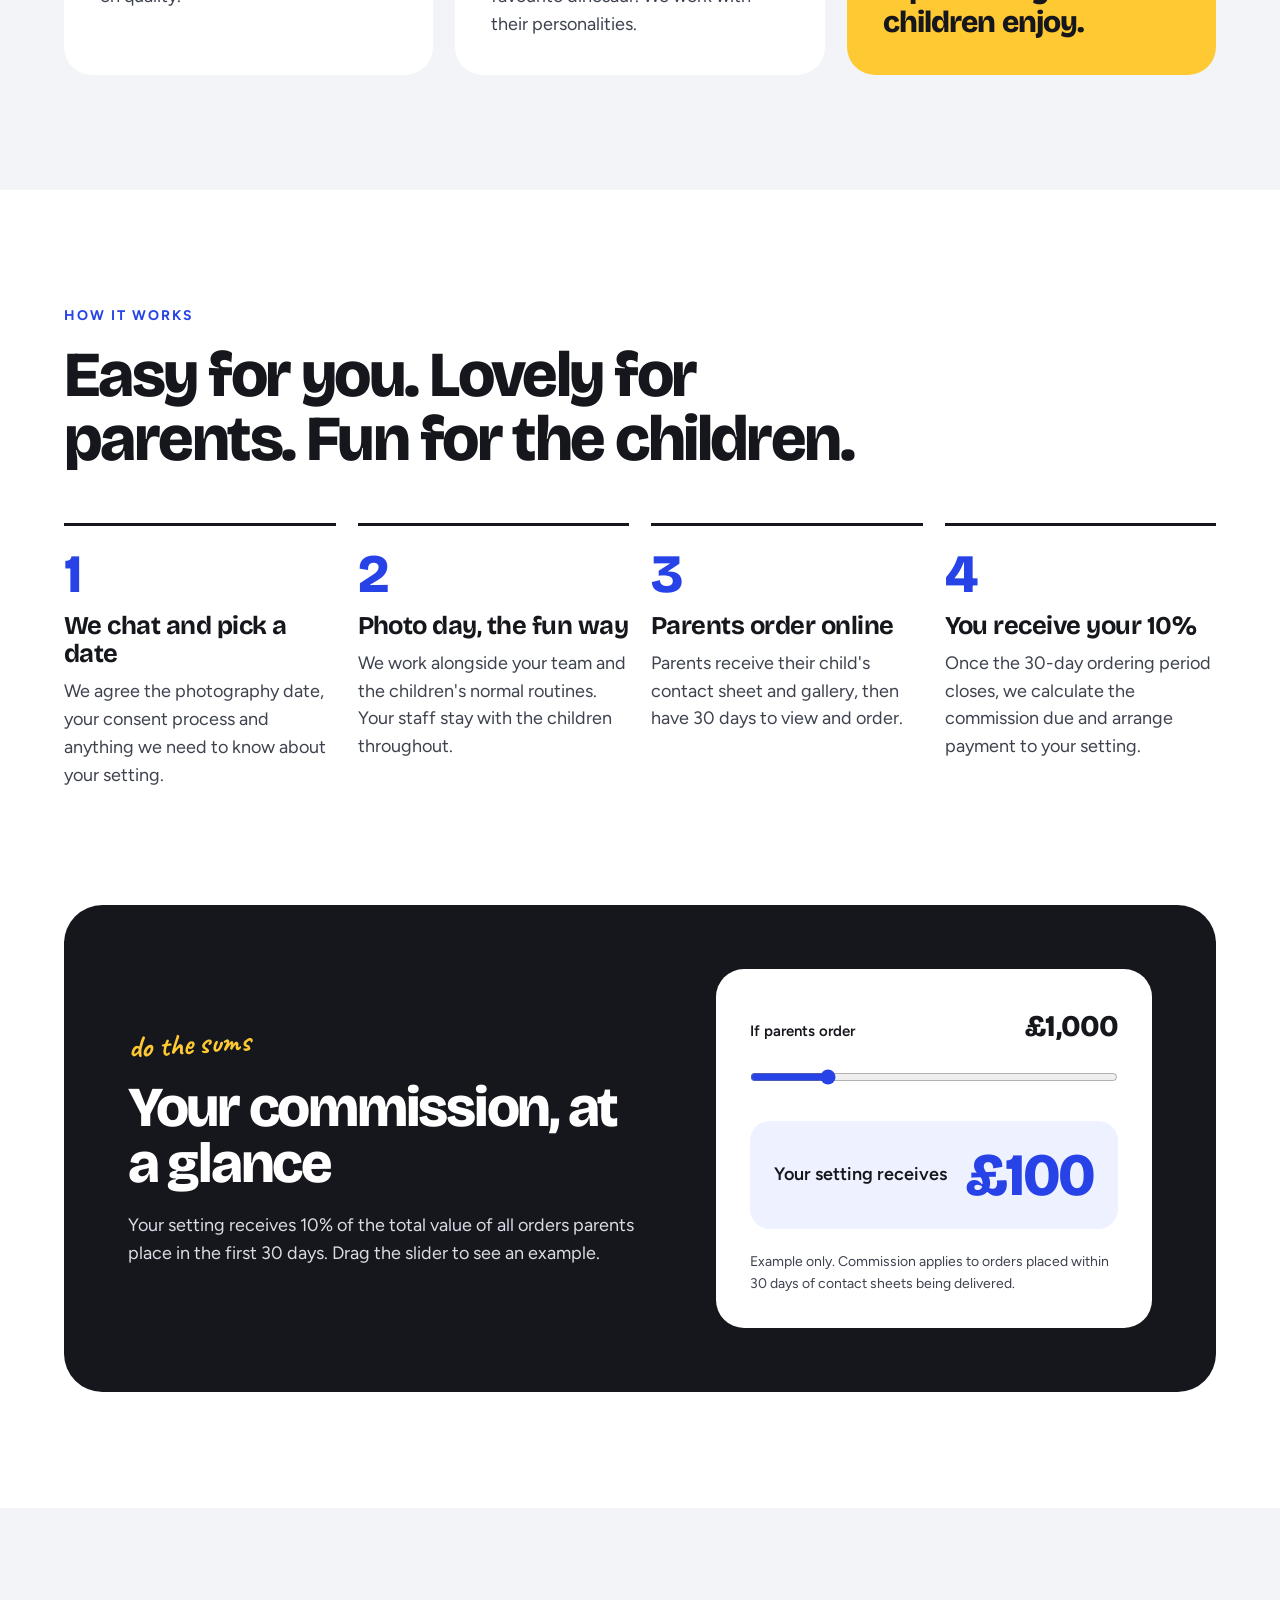
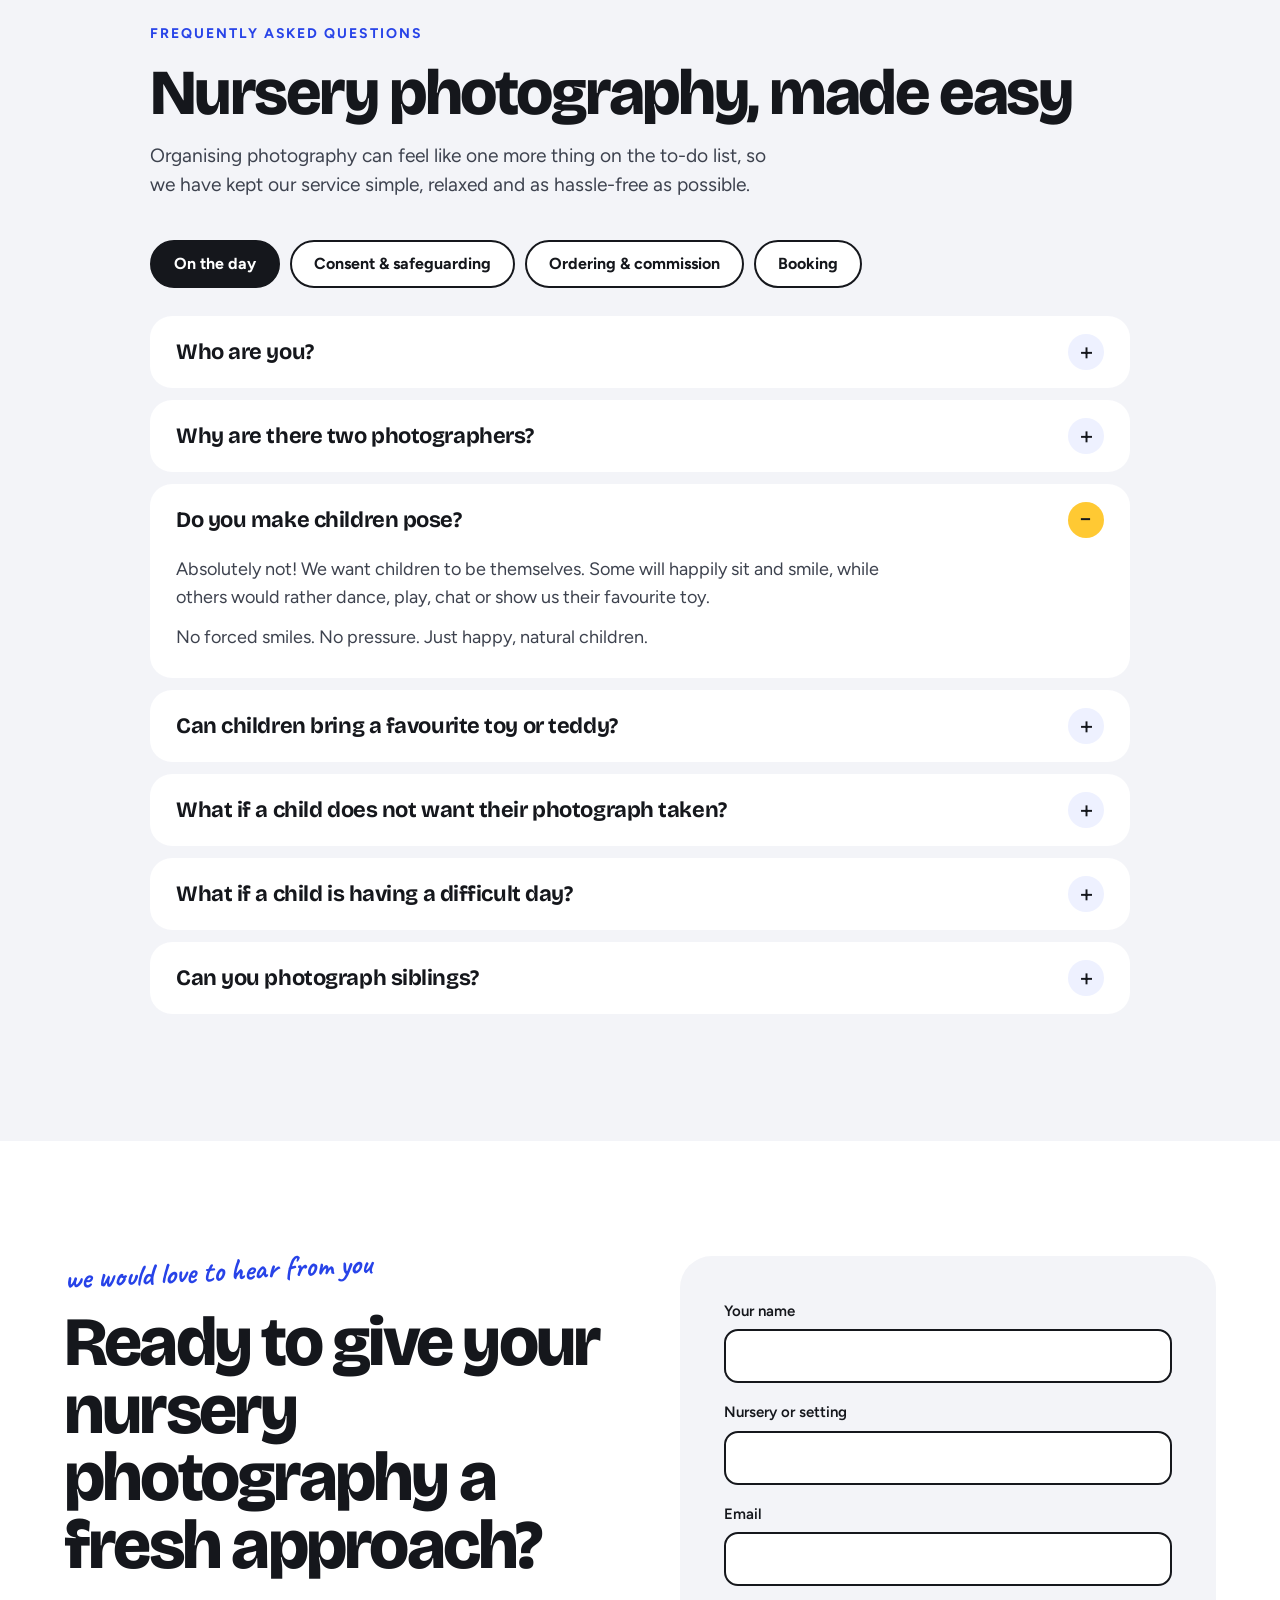
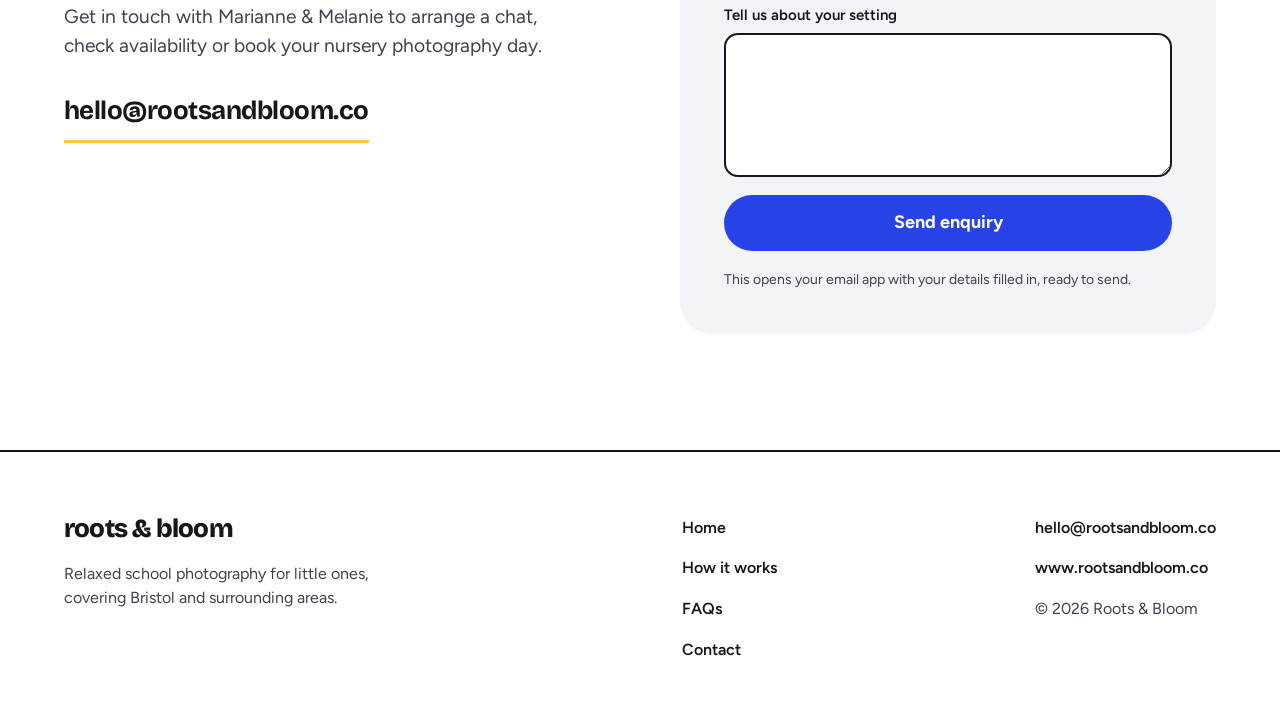
==== commit af3cf93d: "Add photography to hero, gallery and nurseries page Twelve portraits resized for the web. Gallery gr" ====
--- a/nurseries.html
+++ b/nurseries.html
@@ -45,7 +45,7 @@
     <div class="wrap hero__grid">
       <div class="stack hero__copy">
         <p class="eyebrow">Nursery &amp; pre-school photography</p>
-        <h1 class="display display--page">Beautiful photographs. Happy children. <span class="mark">Happy nurseries.</span></h1>
+        <h1 class="display display--page">Beautiful photographs. Happy children. Happy <span class="mark">nurseries.</span></h1>
         <p class="lead">Relaxed, character-filled photography for nurseries, pre-schools and Montessori settings. No stiff poses, forced smiles or stressful photo days. Just portraits parents will want to buy and treasure.</p>
         <div class="btn-row btn-row--stack">
           <a class="btn btn--primary" href="#contact">Secure your photography date</a>
@@ -53,7 +53,7 @@
         </div>
       </div>
       <div class="hero__figure">
-        <figure class="photo photo--blue photo--hero tilt-r"><span class="photo__label">Photo: nursery portrait, natural light</span></figure>
+        <figure class="photo photo--blue photo--hero tilt-r"><img src="assets/img/nurseries-hero.jpg" width="1011" height="1400" alt="A beaming boy in red and denim dungarees" fetchpriority="high" style="object-position: 50% 35%"></figure>
         <p class="sticker">no forced smiles!</p>
       </div>
     </div>
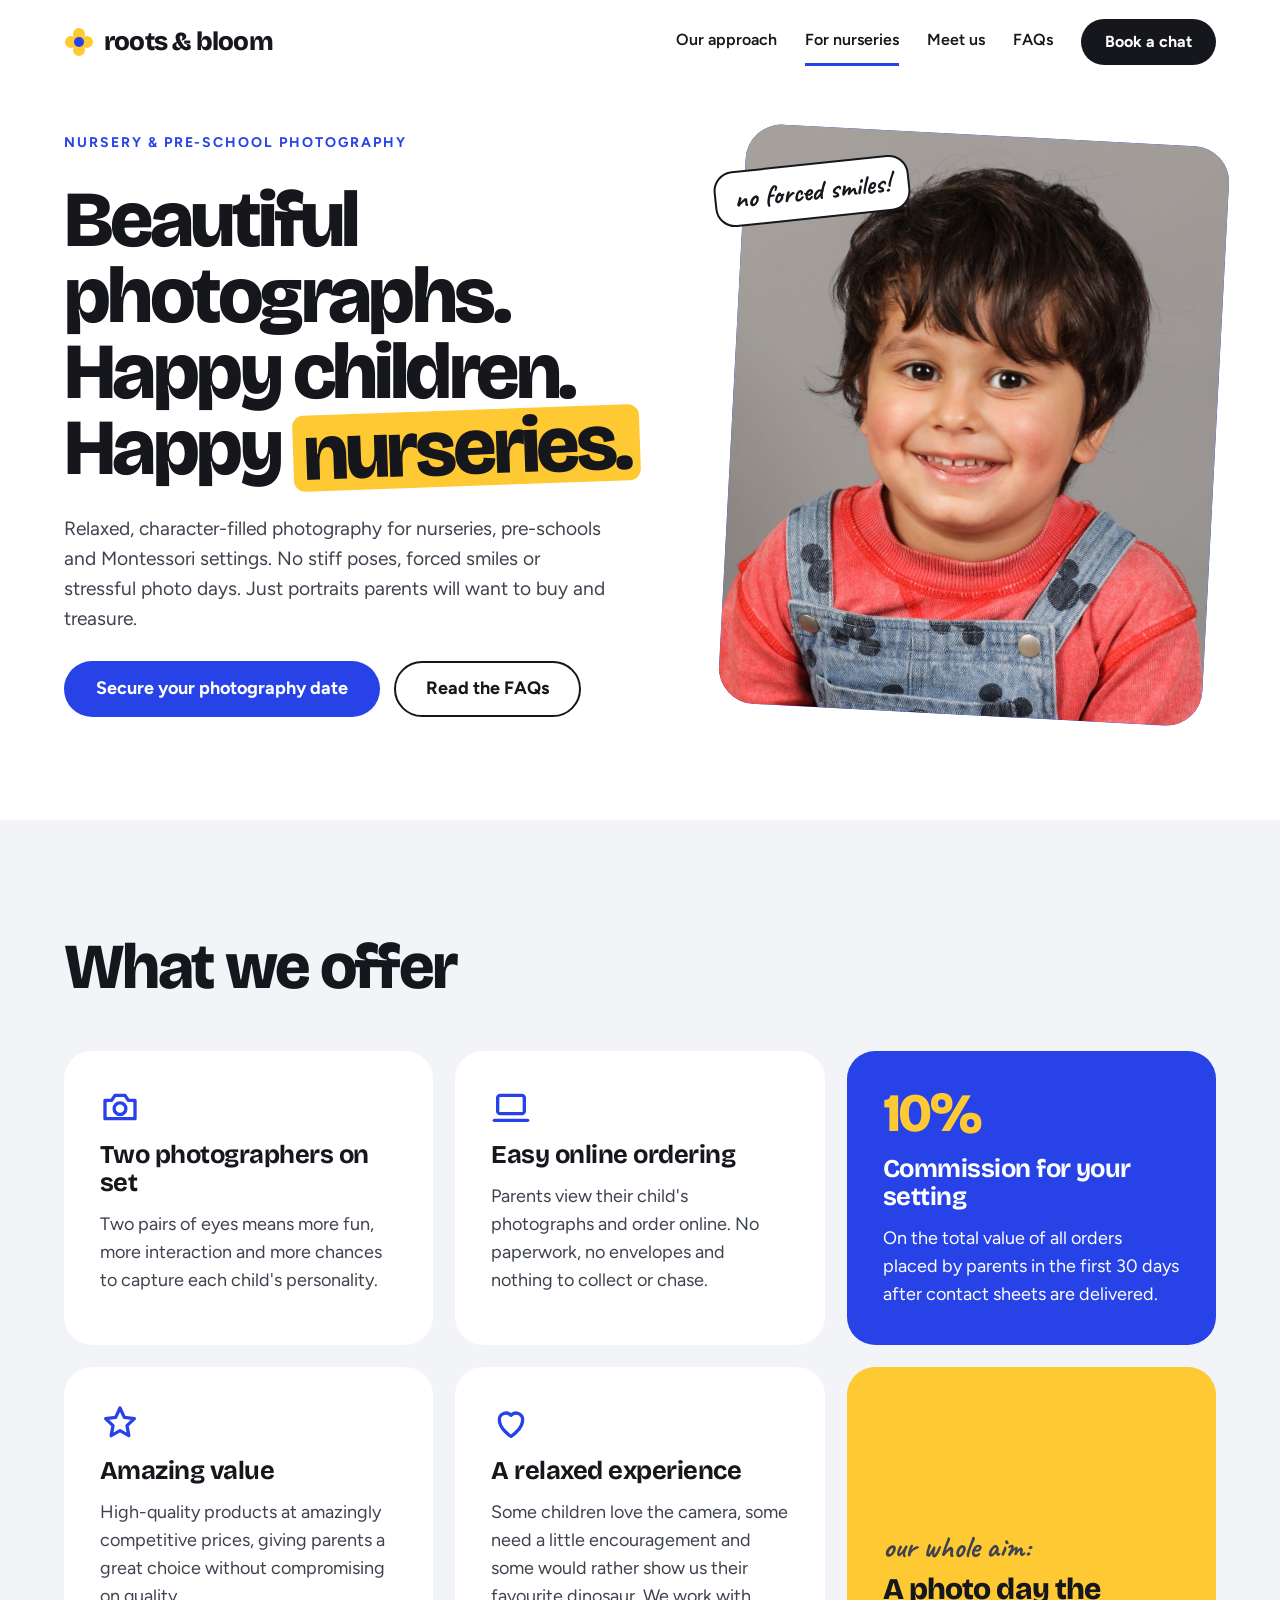
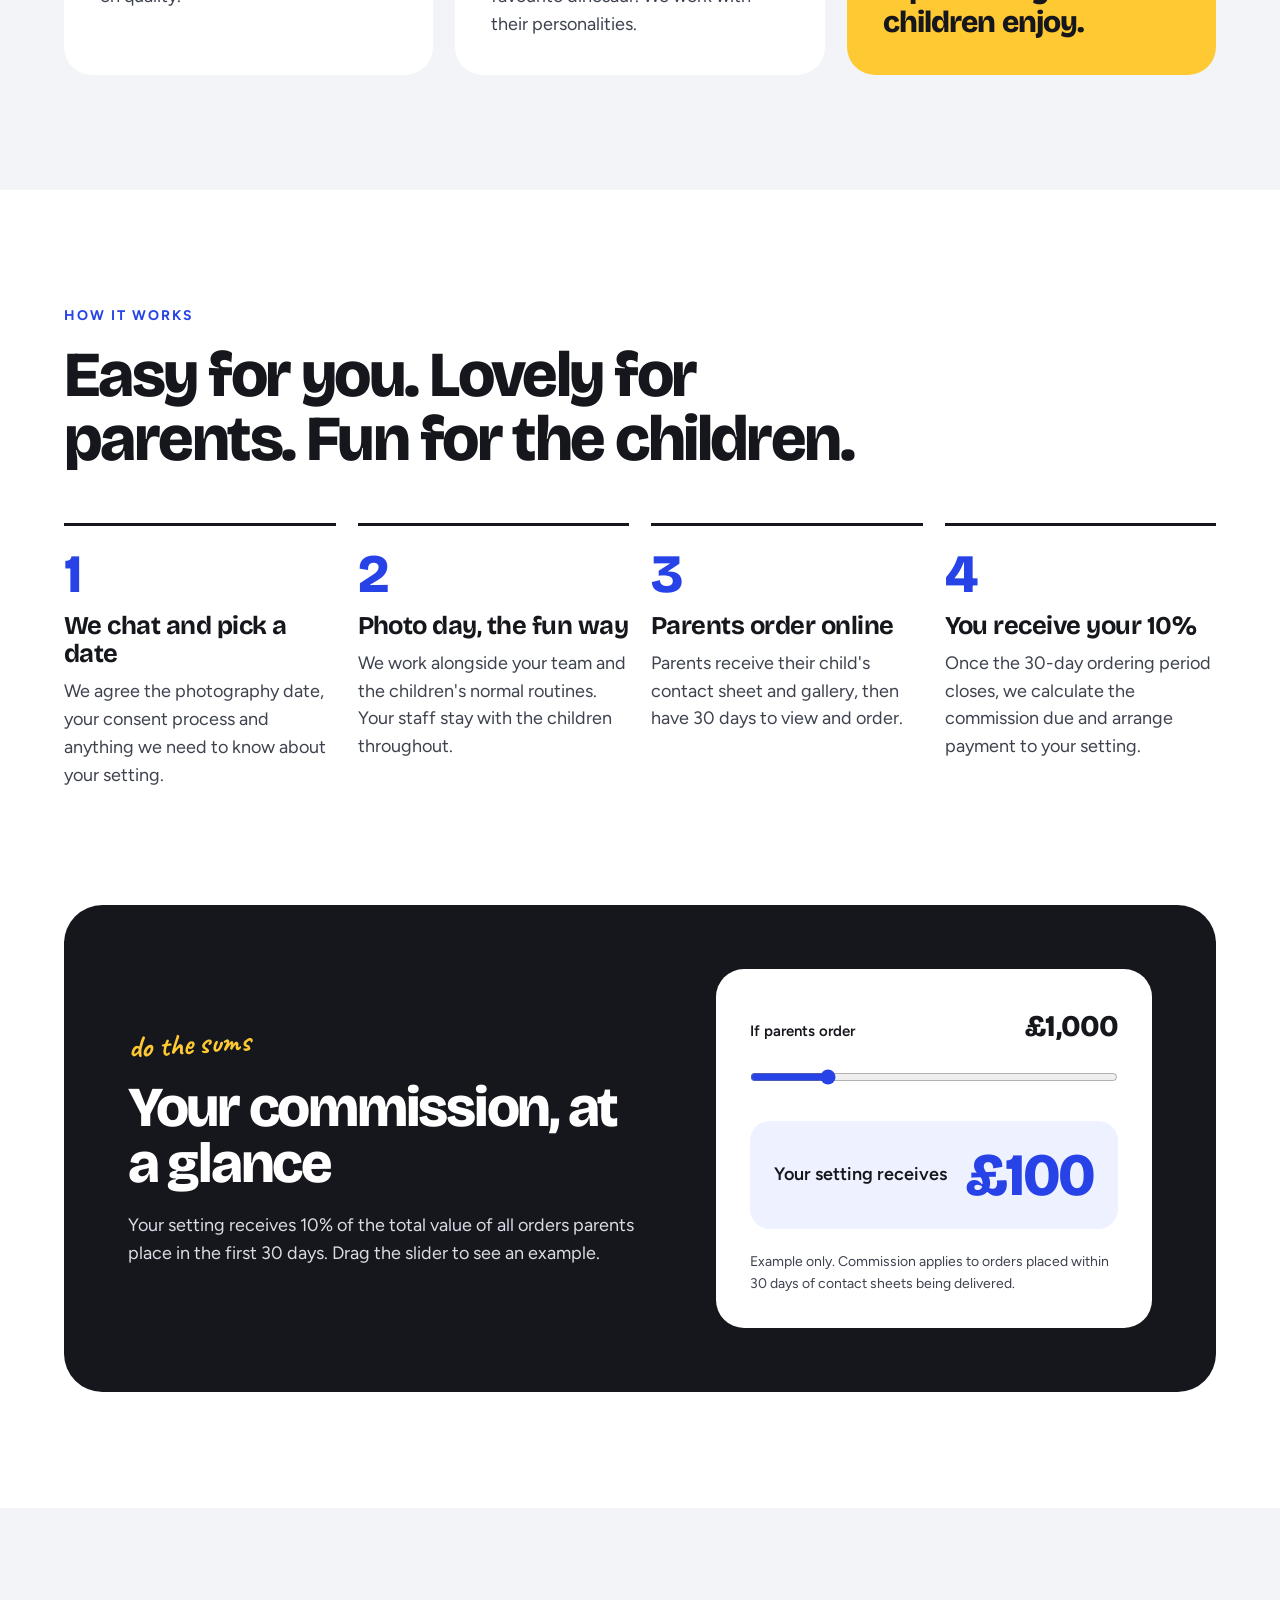
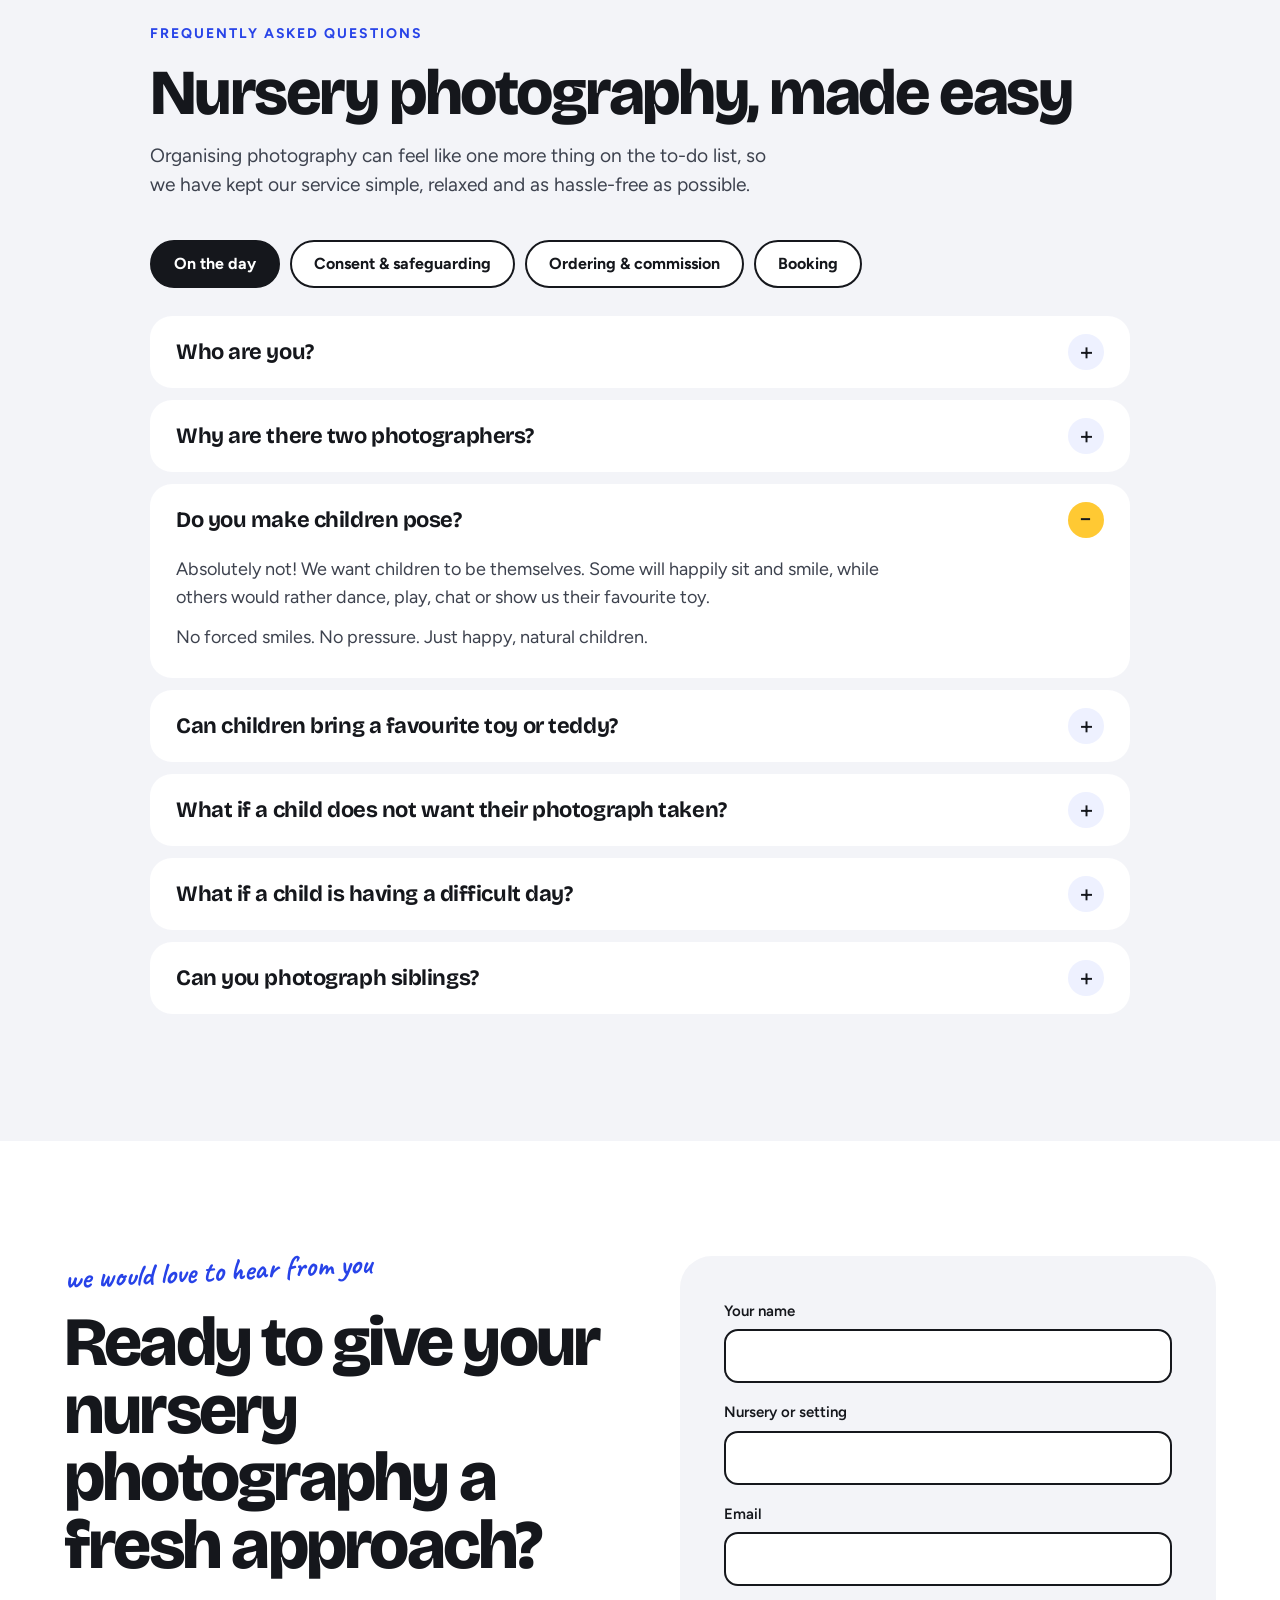
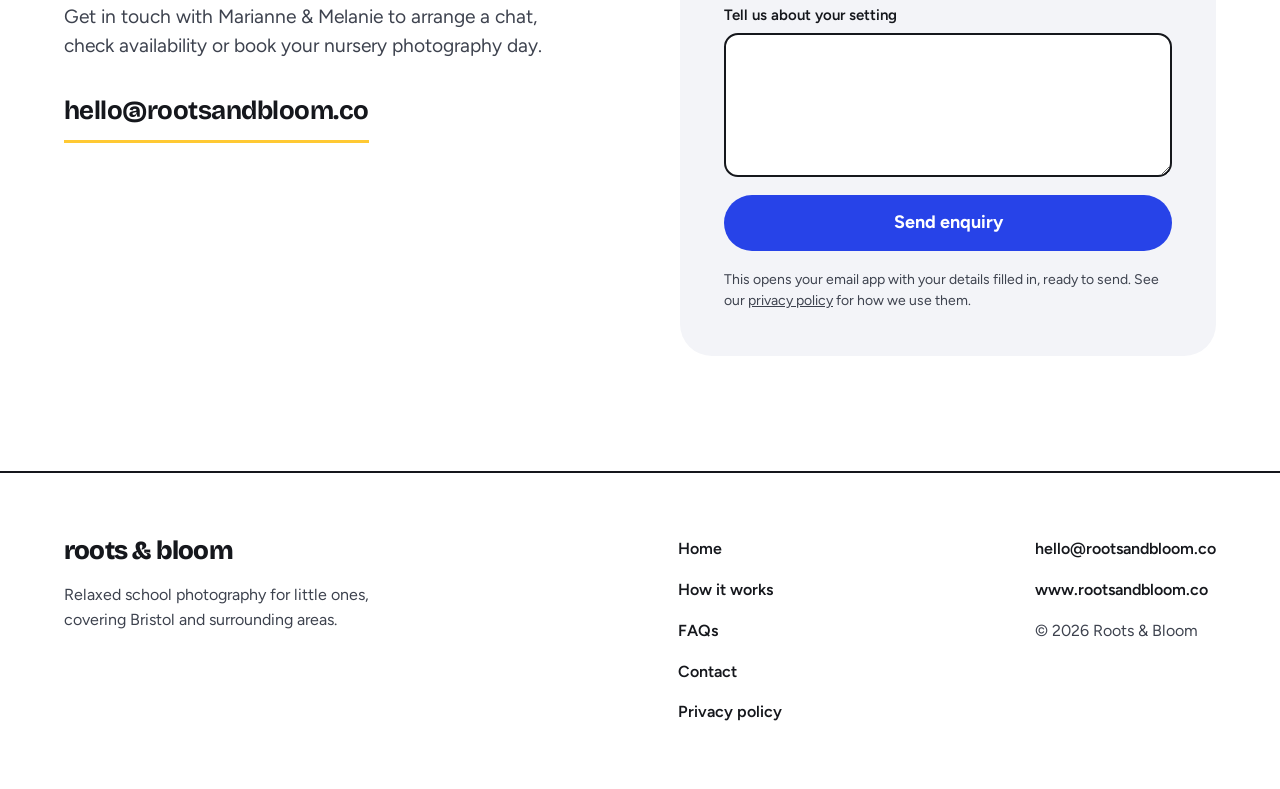
==== commit f333bb46: "Add draft privacy policy page and footer links Co-Authored-By: Claude Opus 5.5 <noreply@anthropic.co" ====
--- a/nurseries.html
+++ b/nurseries.html
@@ -201,7 +201,7 @@
         <div class="field"><label for="f-email">Email</label><input id="f-email" name="email" type="email" autocomplete="email" required></div>
         <div class="field"><label for="f-message">Tell us about your setting</label><textarea id="f-message" name="message" rows="4"></textarea></div>
         <button class="btn btn--primary" type="submit">Send enquiry</button>
-        <p class="form__note">This opens your email app with your details filled in, ready to send.</p>
+        <p class="form__note">This opens your email app with your details filled in, ready to send. See our <a href="privacy.html" style="text-decoration: underline">privacy policy</a> for how we use them.</p>
       </form>
     </div>
   </section>
@@ -219,6 +219,7 @@
       <a href="#how">How it works</a>
       <a href="#faqs">FAQs</a>
       <a href="#contact">Contact</a>
+      <a href="privacy.html">Privacy policy</a>
     </nav>
     <div class="site-footer__links">
       <a href="mailto:hello@rootsandbloom.co">hello@rootsandbloom.co</a>
--- a/assets/css/styles.css
+++ b/assets/css/styles.css
@@ -325,3 +325,13 @@
   .js .reveal { opacity: 1; translate: 0 0; transition: none; }
   .btn, .card, .photo, .wordmark svg { transition: none; }
 }
+
+/* ---------- Long-form text (privacy policy) ---------- */
+.prose { max-width: 44rem; color: var(--ink-soft); }
+.prose > * + * { margin-top: 1rem; }
+.prose h2 { font-family: var(--font-display); font-weight: 800; font-size: clamp(1.6rem, 2.6vw, 2.125rem); letter-spacing: -0.03em; line-height: 1.1; color: var(--ink); margin-top: 3rem; padding-top: 1.5rem; border-top: 2px solid var(--ink); }
+.prose h3 { font-family: var(--font-display); font-weight: 700; font-size: 1.3125rem; letter-spacing: -0.02em; color: var(--ink); margin-top: 2rem; }
+.prose ul { list-style: disc; padding-left: 1.25rem; display: flex; flex-direction: column; gap: 0.4rem; }
+.prose a { color: var(--blue); font-weight: 600; text-decoration: underline; }
+.prose strong { color: var(--ink); }
+.todo { background: var(--sun); color: var(--ink); font-weight: 600; padding: 0 0.3em; border-radius: 4px; }
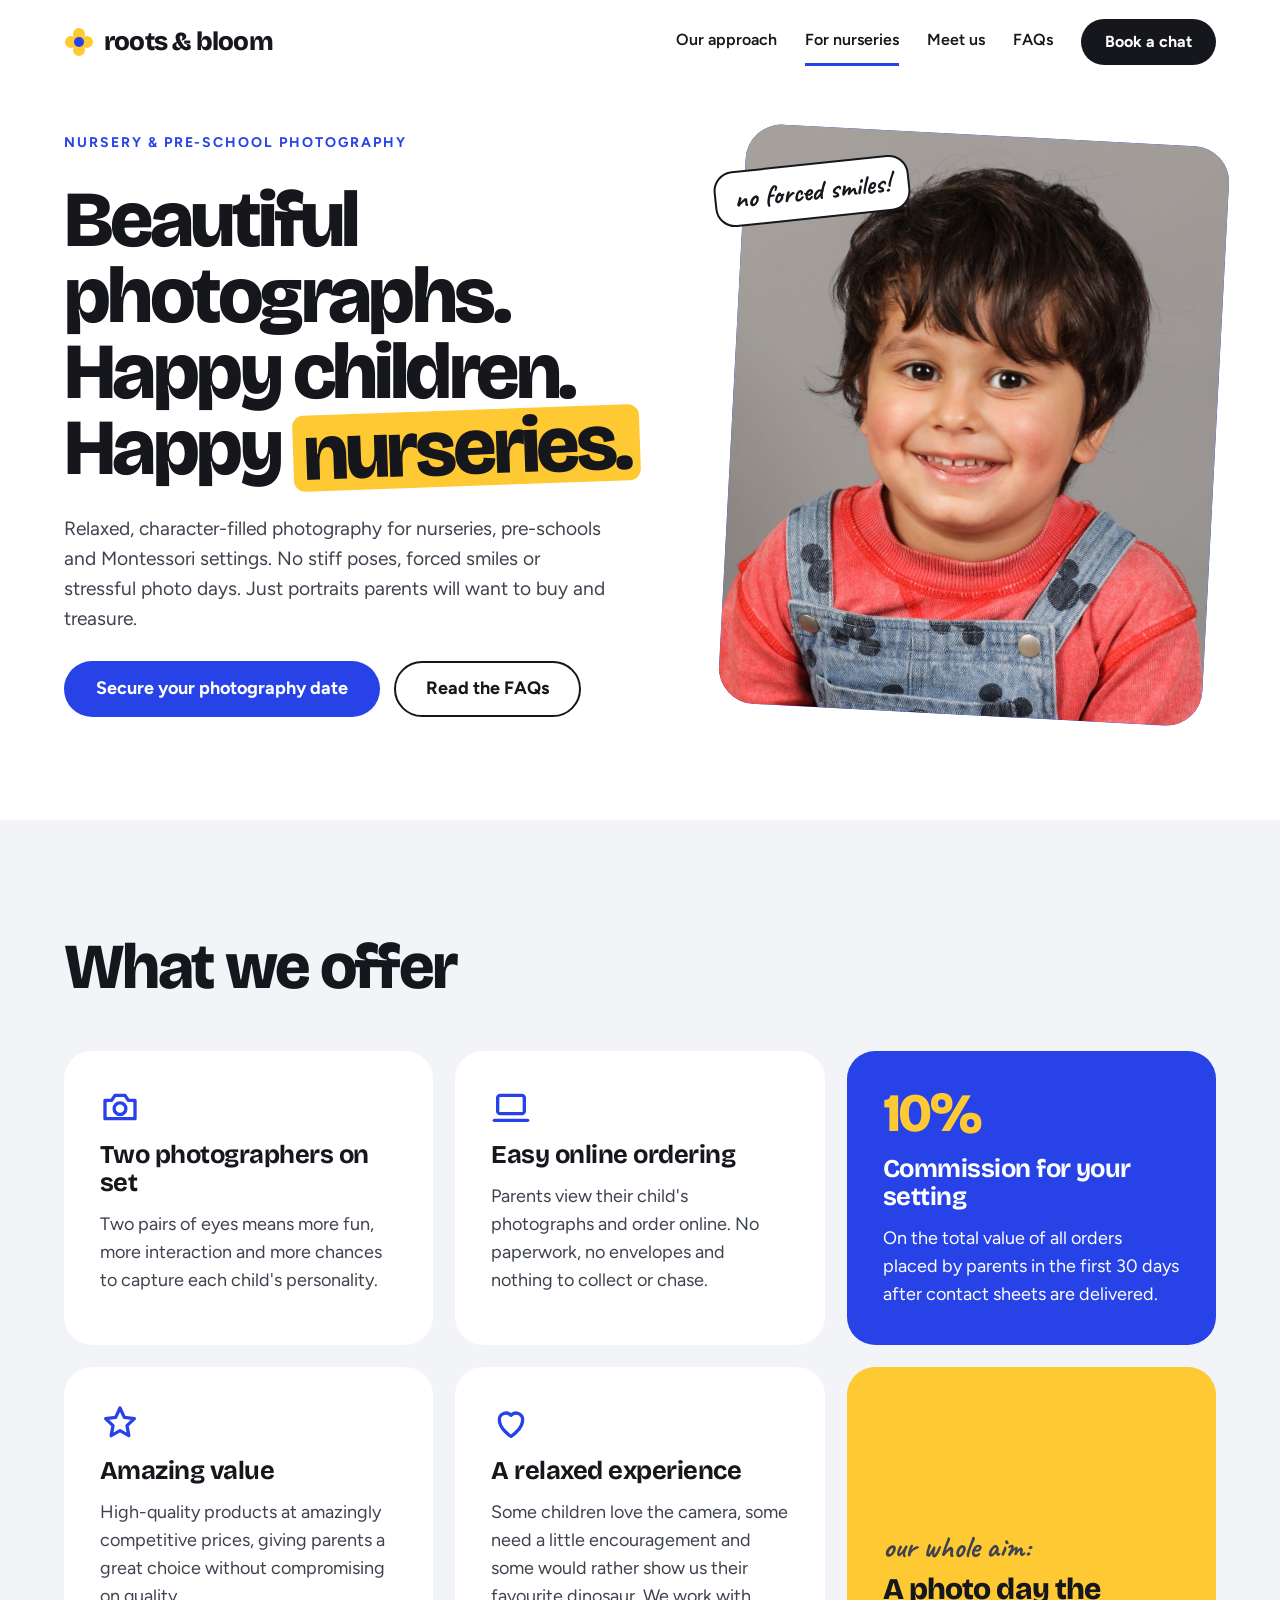
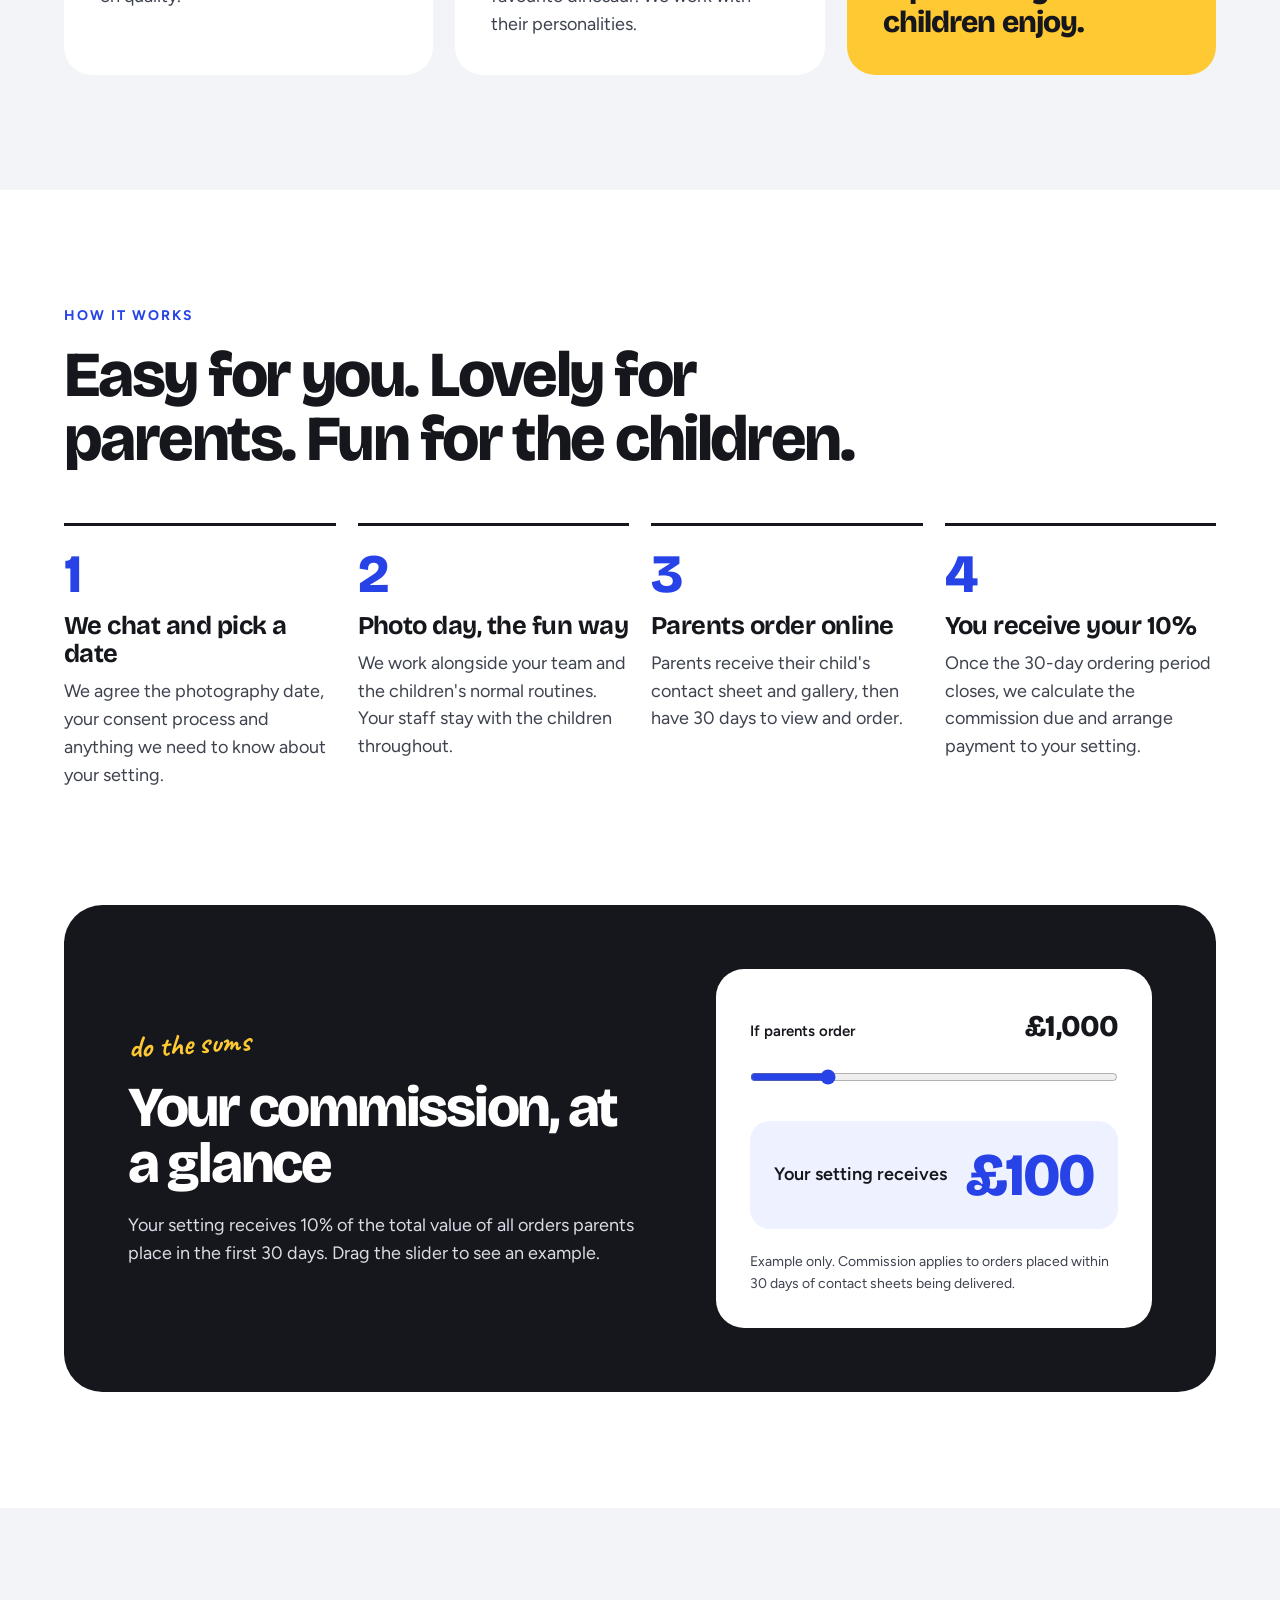
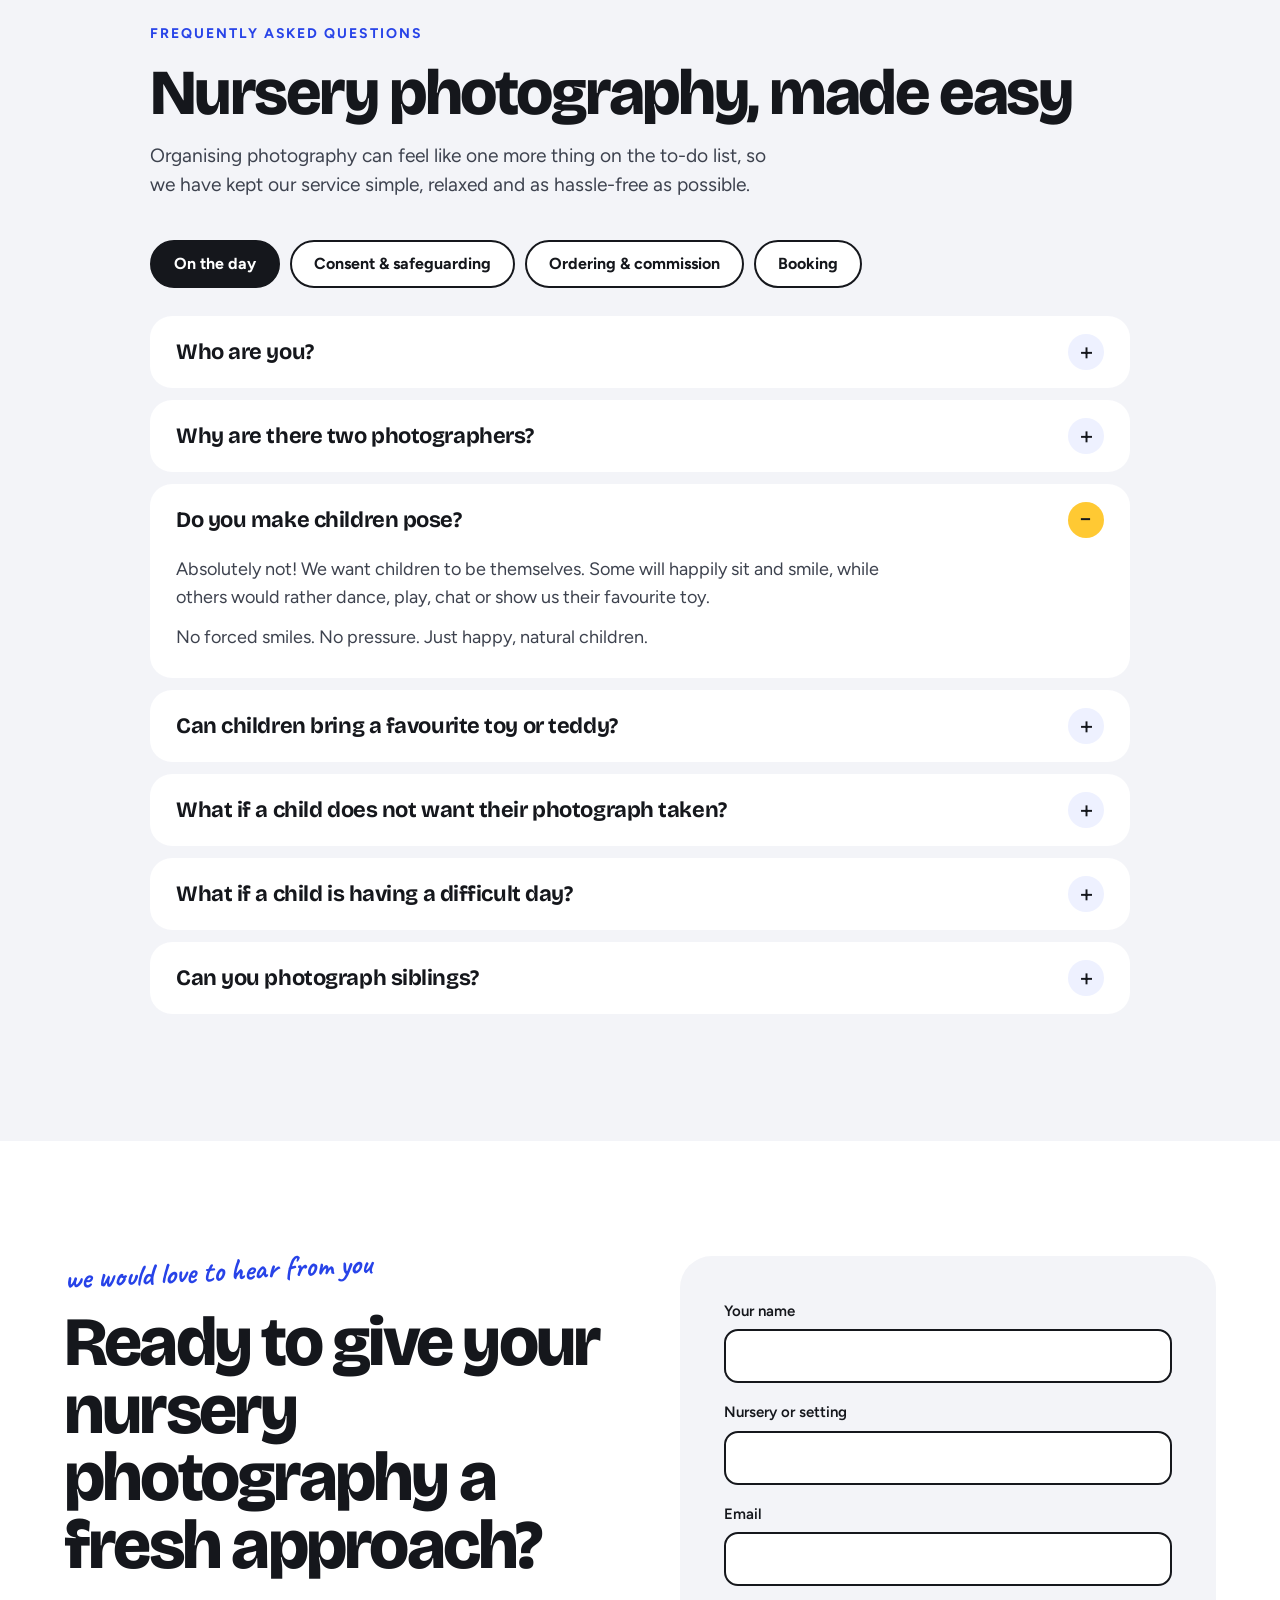
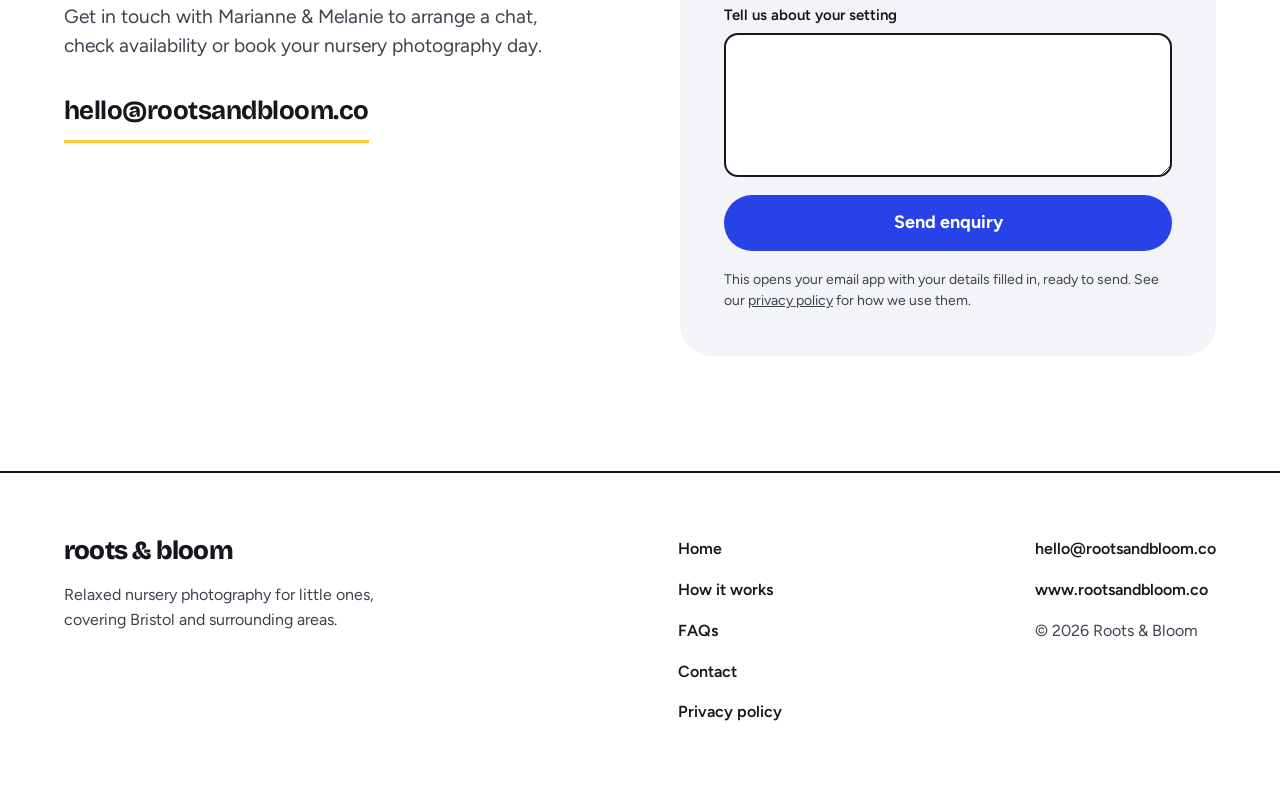
==== commit 215c89fd: "Refocus copy on nurseries only Co-Authored-By: Claude Opus 5.5 <noreply@anthropic.com> Claude-Sessio" ====
--- a/nurseries.html
+++ b/nurseries.html
@@ -212,7 +212,7 @@
   <div class="wrap site-footer__inner">
     <div class="site-footer__brand">
       <a class="wordmark" href="index.html">roots &amp; bloom</a>
-      <p>Relaxed school photography for little ones, covering Bristol and surrounding areas.</p>
+      <p>Relaxed nursery photography for little ones, covering Bristol and surrounding areas.</p>
     </div>
     <nav class="site-footer__links" aria-label="Footer">
       <a href="index.html">Home</a>
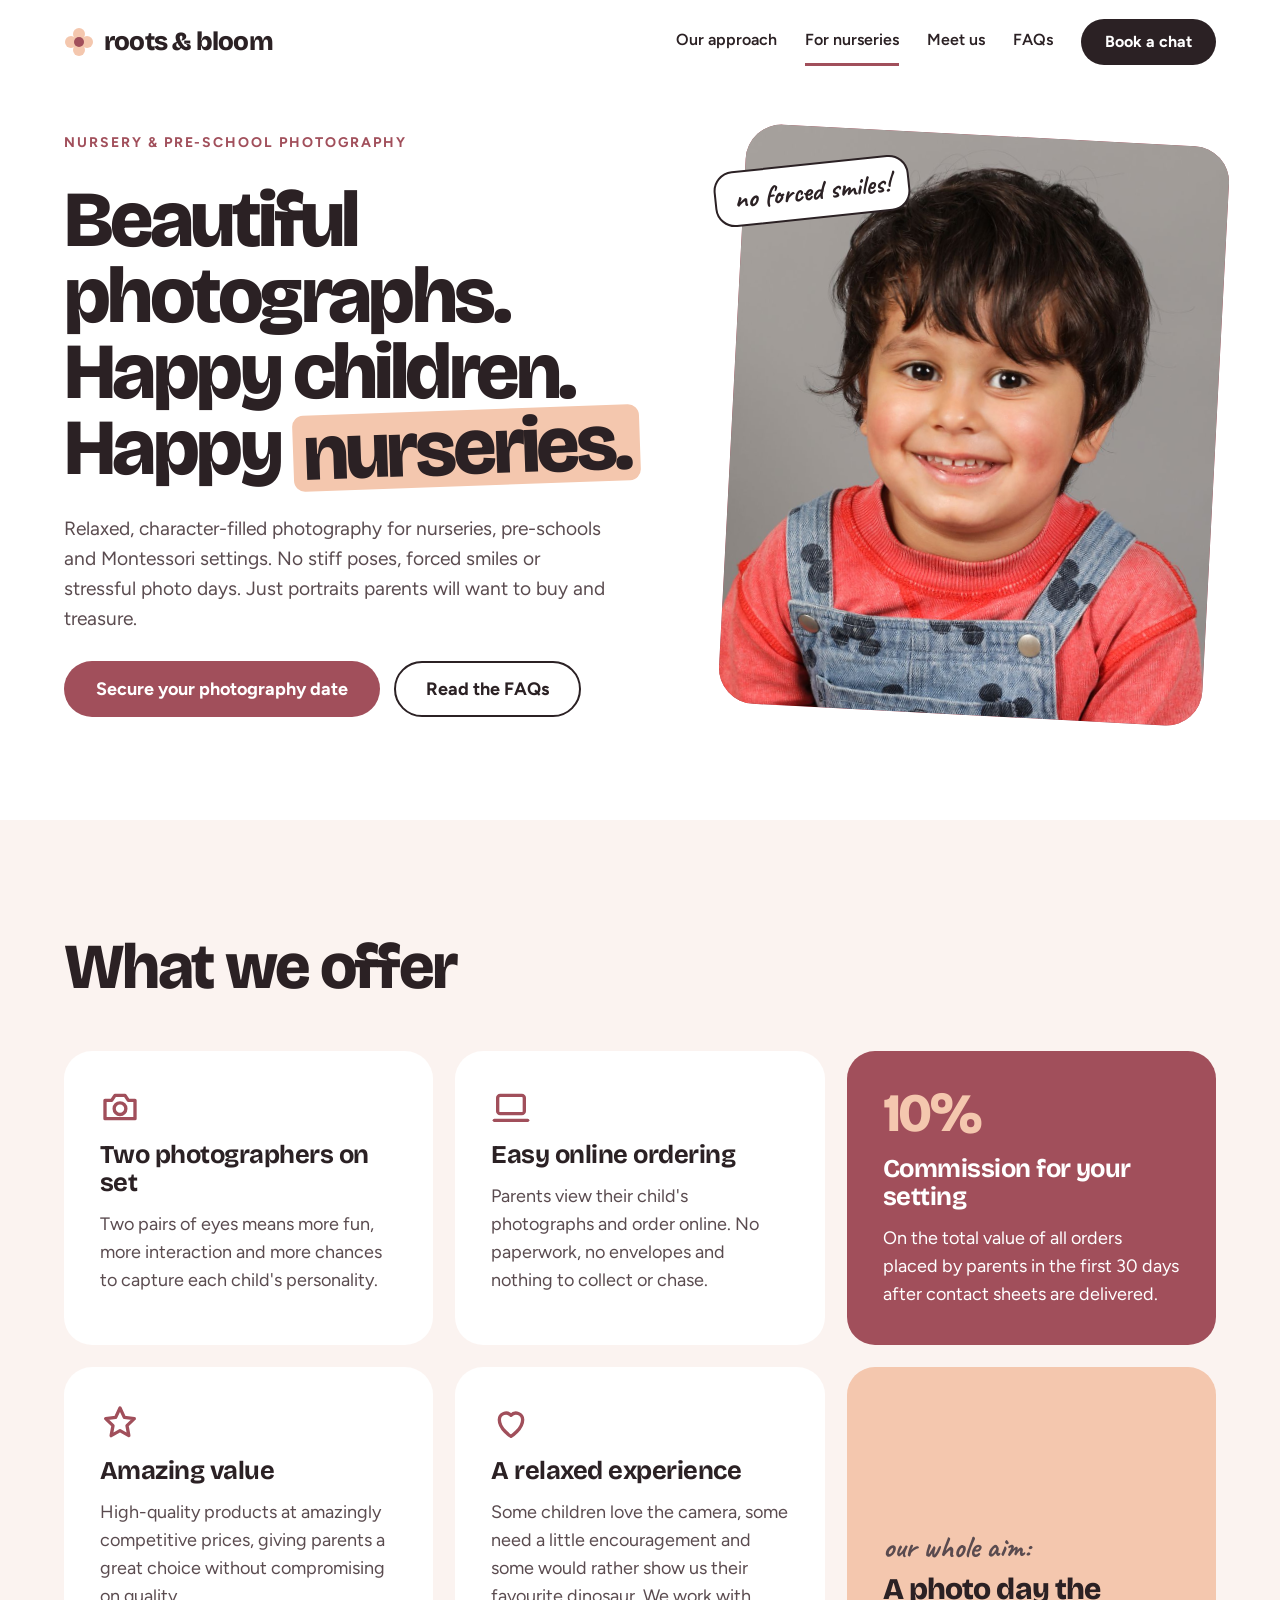
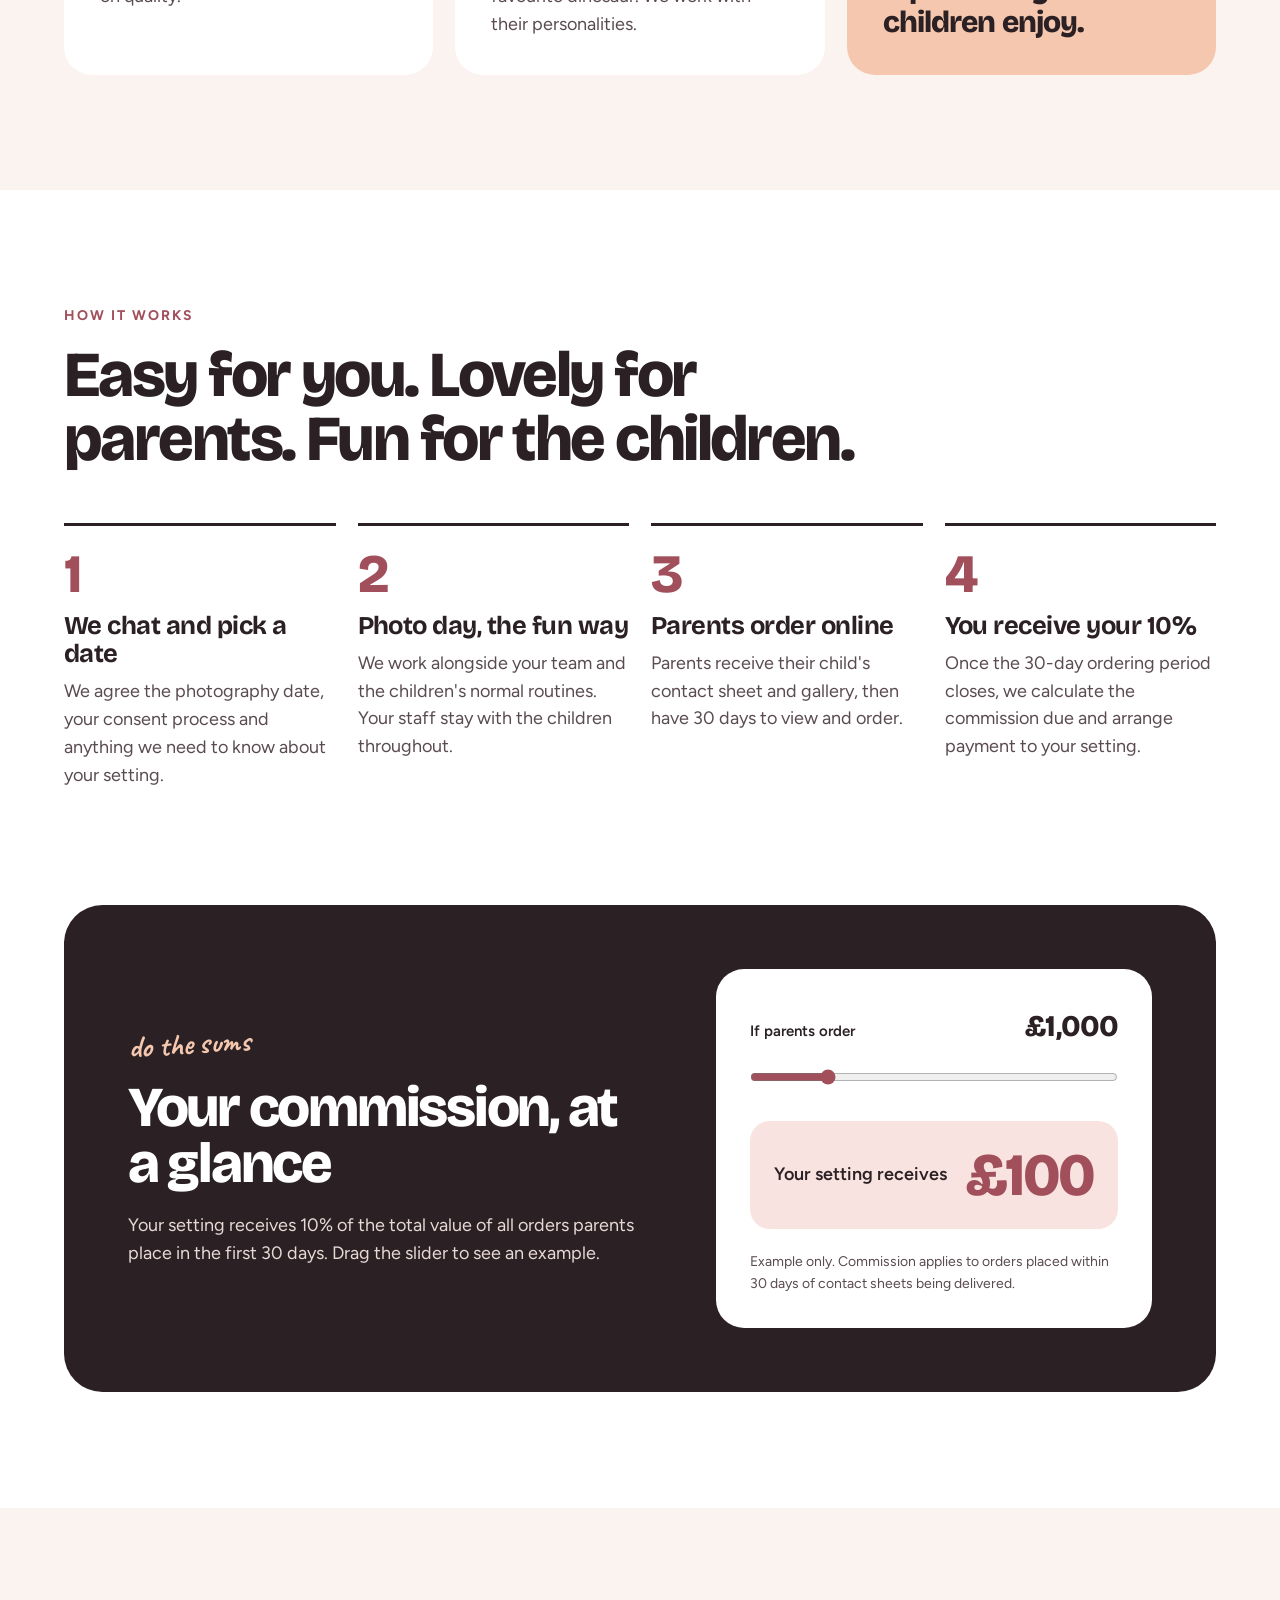
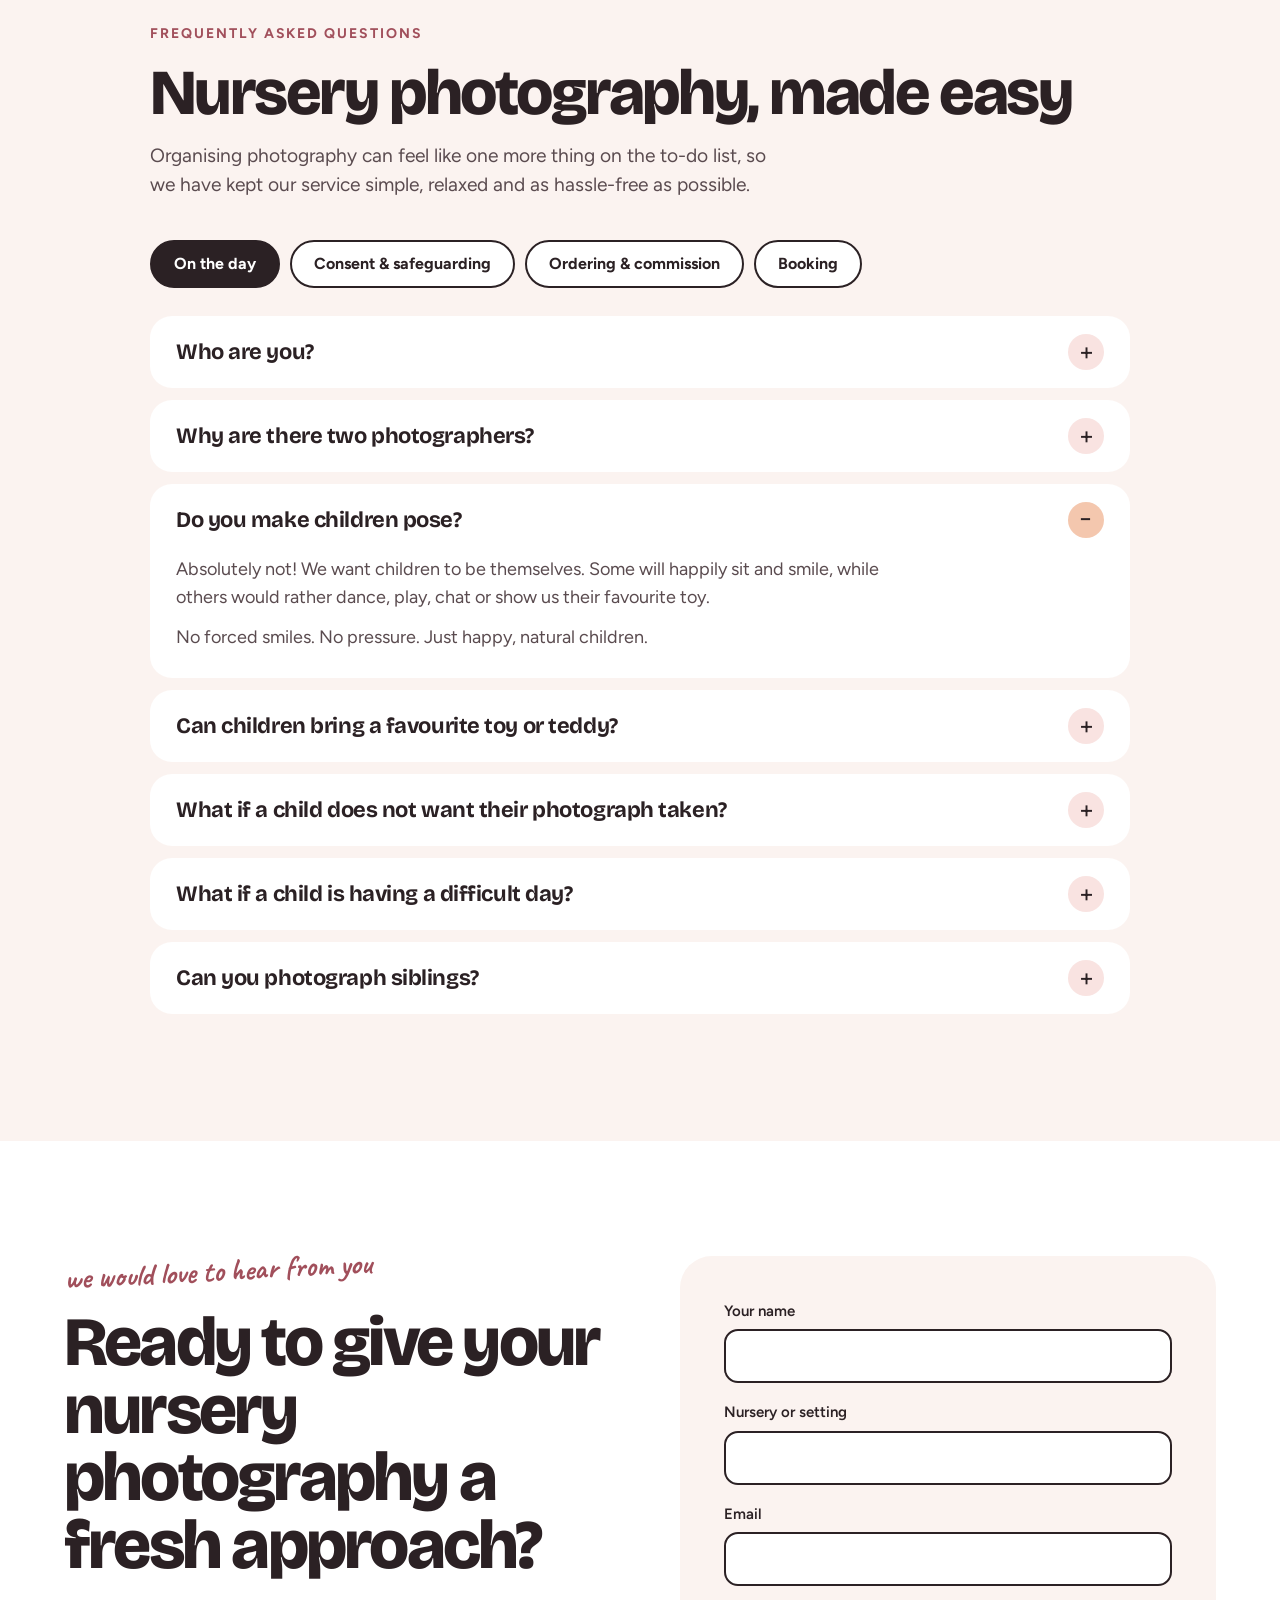
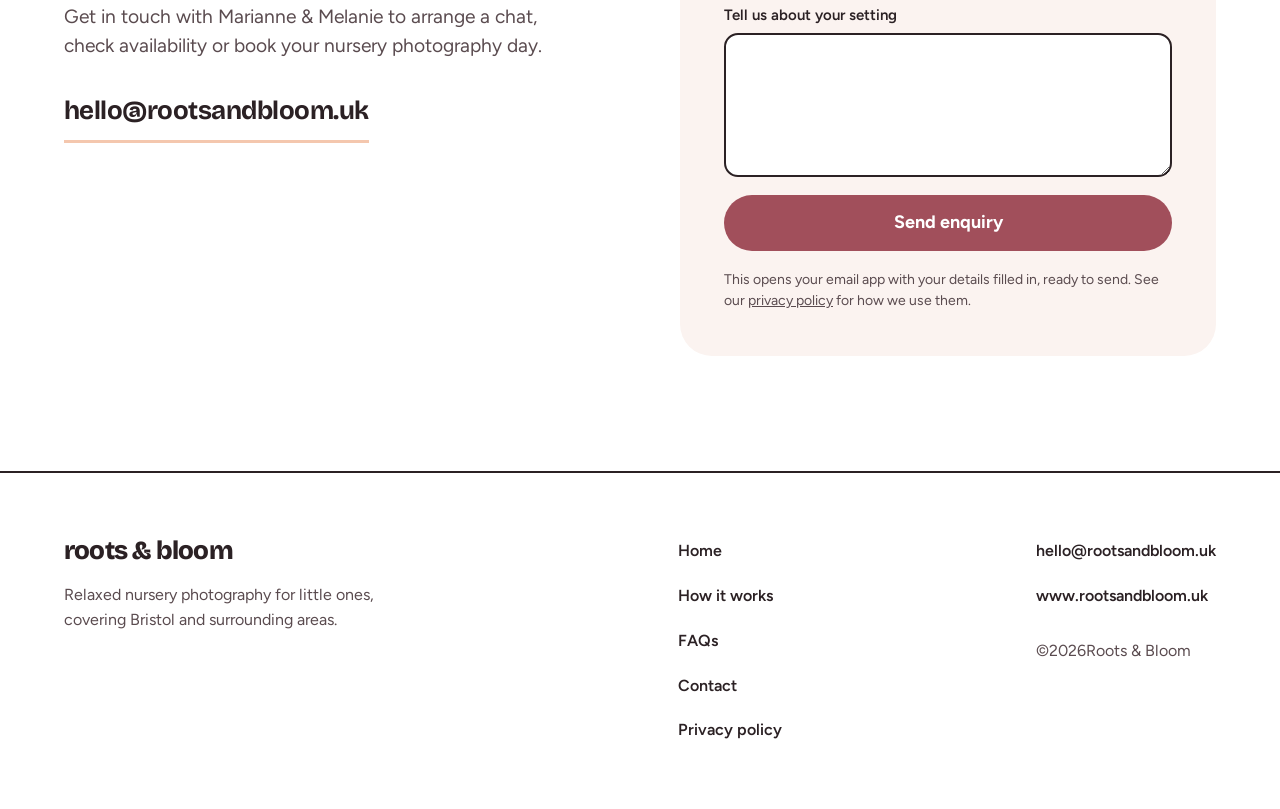
==== commit b3842066: "Client changes: muted palette, baby photos, .uk domain Dusty rose, pastel pink and peach replace blu" ====
--- a/nurseries.html
+++ b/nurseries.html
@@ -5,12 +5,12 @@
   <meta name="viewport" content="width=device-width, initial-scale=1">
   <title>Nursery &amp; pre-school photography | Roots &amp; Bloom</title>
   <meta name="description" content="Relaxed photography for nurseries, pre-schools and Montessori settings in Bristol. Two photographers, easy online ordering and 10% commission for your setting.">
-  <meta name="theme-color" content="#2743E8">
-  <link rel="canonical" href="https://www.rootsandbloom.co/nurseries.html">
+  <meta name="theme-color" content="#A14F5B">
+  <link rel="canonical" href="https://www.rootsandbloom.uk/nurseries.html">
   <meta property="og:type" content="website">
   <meta property="og:title" content="Nursery &amp; pre-school photography | Roots &amp; Bloom">
   <meta property="og:description" content="Beautiful photographs. Happy children. Happy nurseries.">
-  <meta property="og:url" content="https://www.rootsandbloom.co/nurseries.html">
+  <meta property="og:url" content="https://www.rootsandbloom.uk/nurseries.html">
   <link rel="icon" href="assets/favicon.svg" type="image/svg+xml">
   <link rel="preconnect" href="https://fonts.googleapis.com">
   <link rel="preconnect" href="https://fonts.gstatic.com" crossorigin>
@@ -23,7 +23,7 @@
 <header class="site-header">
   <div class="wrap site-header__inner">
     <a class="wordmark" href="index.html" aria-label="Roots &amp; Bloom home">
-      <svg aria-hidden="true" viewBox="0 0 30 30"><circle cx="15" cy="7" r="6" fill="#FFC933"/><circle cx="23" cy="15" r="6" fill="#FFC933"/><circle cx="15" cy="23" r="6" fill="#FFC933"/><circle cx="7" cy="15" r="6" fill="#FFC933"/><circle cx="15" cy="15" r="5" fill="#2743E8"/></svg>
+      <svg aria-hidden="true" viewBox="0 0 30 30"><circle cx="15" cy="7" r="6" fill="#F4C7AE"/><circle cx="23" cy="15" r="6" fill="#F4C7AE"/><circle cx="15" cy="23" r="6" fill="#F4C7AE"/><circle cx="7" cy="15" r="6" fill="#F4C7AE"/><circle cx="15" cy="15" r="5" fill="#A14F5B"/></svg>
       <span>roots &amp; bloom</span>
     </a>
     <button class="nav-toggle" type="button" aria-label="Open menu" aria-expanded="false" aria-controls="site-nav">
@@ -66,12 +66,12 @@
       </div>
       <div class="cards reveal">
         <article class="card">
-          <svg aria-hidden="true" viewBox="0 0 24 24" fill="none" stroke="#2743E8" stroke-width="2" stroke-linecap="round" stroke-linejoin="round"><path d="M3 8h4l2-3h6l2 3h4v11H3z"/><circle cx="12" cy="13" r="3.5"/></svg>
+          <svg aria-hidden="true" viewBox="0 0 24 24" fill="none" stroke="#A14F5B" stroke-width="2" stroke-linecap="round" stroke-linejoin="round"><path d="M3 8h4l2-3h6l2 3h4v11H3z"/><circle cx="12" cy="13" r="3.5"/></svg>
           <h3 class="h3">Two photographers on set</h3>
           <p>Two pairs of eyes means more fun, more interaction and more chances to capture each child's personality.</p>
         </article>
         <article class="card">
-          <svg aria-hidden="true" viewBox="0 0 24 24" fill="none" stroke="#2743E8" stroke-width="2" stroke-linecap="round" stroke-linejoin="round"><rect x="4" y="5" width="16" height="11" rx="1.5"/><path d="M2 20h20"/></svg>
+          <svg aria-hidden="true" viewBox="0 0 24 24" fill="none" stroke="#A14F5B" stroke-width="2" stroke-linecap="round" stroke-linejoin="round"><rect x="4" y="5" width="16" height="11" rx="1.5"/><path d="M2 20h20"/></svg>
           <h3 class="h3">Easy online ordering</h3>
           <p>Parents view their child's photographs and order online. No paperwork, no envelopes and nothing to collect or chase.</p>
         </article>
@@ -81,12 +81,12 @@
           <p>On the total value of all orders placed by parents in the first 30 days after contact sheets are delivered.</p>
         </article>
         <article class="card">
-          <svg aria-hidden="true" viewBox="0 0 24 24" fill="none" stroke="#2743E8" stroke-width="2" stroke-linecap="round" stroke-linejoin="round"><path d="M12 3l2.6 5.6 6 .8-4.4 4.2 1.1 6-5.3-3-5.3 3 1.1-6L3.4 9.400l6-.8z"/></svg>
+          <svg aria-hidden="true" viewBox="0 0 24 24" fill="none" stroke="#A14F5B" stroke-width="2" stroke-linecap="round" stroke-linejoin="round"><path d="M12 3l2.6 5.6 6 .8-4.4 4.2 1.1 6-5.3-3-5.3 3 1.1-6L3.4 9.400l6-.8z"/></svg>
           <h3 class="h3">Amazing value</h3>
           <p>High-quality products at amazingly competitive prices, giving parents a great choice without compromising on quality.</p>
         </article>
         <article class="card">
-          <svg aria-hidden="true" viewBox="0 0 24 24" fill="none" stroke="#2743E8" stroke-width="2" stroke-linecap="round" stroke-linejoin="round"><path d="M12 20s-7-4.400-7-10a4 4 0 0 1 7-2.600A4 4 0 0 1 19 10c0 5.600-7 10-7 10z"/></svg>
+          <svg aria-hidden="true" viewBox="0 0 24 24" fill="none" stroke="#A14F5B" stroke-width="2" stroke-linecap="round" stroke-linejoin="round"><path d="M12 20s-7-4.400-7-10a4 4 0 0 1 7-2.600A4 4 0 0 1 19 10c0 5.600-7 10-7 10z"/></svg>
           <h3 class="h3">A relaxed experience</h3>
           <p>Some children love the camera, some need a little encouragement and some would rather show us their favourite dinosaur. We work with their personalities.</p>
         </article>
@@ -182,7 +182,7 @@
         <h3 class="h3 faq-group__title">Booking</h3>
         <details class="faq"><summary>What do you need from the nursery?</summary><div class="faq__body"><p>Very little! We work with your team beforehand to agree the photography date and discuss anything we need to know about your setting. On the day, your team simply helps us with the children and their normal routines.</p></div></details>
         <details class="faq"><summary>Where do you cover?</summary><div class="faq__body"><p>We are local photographers covering Bristol and surrounding areas, and we are happy to discuss your location and requirements.</p></div></details>
-        <details class="faq"><summary>How do we book you?</summary><div class="faq__body"><p>We would love to hear from you! Get in touch with Marianne &amp; Melanie at <a href="mailto:hello@rootsandbloom.co">hello@rootsandbloom.co</a> to arrange a chat, check availability or book your nursery photography day.</p></div></details>
+        <details class="faq"><summary>How do we book you?</summary><div class="faq__body"><p>We would love to hear from you! Get in touch with Marianne &amp; Melanie at <a href="mailto:hello@rootsandbloom.uk">hello@rootsandbloom.uk</a> to arrange a chat, check availability or book your nursery photography day.</p></div></details>
       </div>
     </div>
   </section>
@@ -193,9 +193,9 @@
         <p class="scribble">we would love to hear from you</p>
         <h2 class="h2" style="font-size: clamp(2.6rem, 5.4vw, 5rem); line-height: 0.98">Ready to give your nursery photography a fresh approach?</h2>
         <p class="lead" style="max-width: 32.5rem">Get in touch with Marianne &amp; Melanie to arrange a chat, check availability or book your nursery photography day.</p>
-        <a class="email-link" href="mailto:hello@rootsandbloom.co">hello@rootsandbloom.co</a>
-      </div>
-      <form class="form reveal" id="enquiry" action="mailto:hello@rootsandbloom.co" method="post" enctype="text/plain">
+        <a class="email-link" href="mailto:hello@rootsandbloom.uk">hello@rootsandbloom.uk</a>
+      </div>
+      <form class="form reveal" id="enquiry" action="mailto:hello@rootsandbloom.uk" method="post" enctype="text/plain">
         <div class="field"><label for="f-name">Your name</label><input id="f-name" name="name" type="text" autocomplete="name" required></div>
         <div class="field"><label for="f-setting">Nursery or setting</label><input id="f-setting" name="setting" type="text" autocomplete="organization" required></div>
         <div class="field"><label for="f-email">Email</label><input id="f-email" name="email" type="email" autocomplete="email" required></div>
@@ -222,8 +222,8 @@
       <a href="privacy.html">Privacy policy</a>
     </nav>
     <div class="site-footer__links">
-      <a href="mailto:hello@rootsandbloom.co">hello@rootsandbloom.co</a>
-      <a href="https://www.rootsandbloom.co">www.rootsandbloom.co</a>
+      <a href="mailto:hello@rootsandbloom.uk">hello@rootsandbloom.uk</a>
+      <a href="https://www.rootsandbloom.uk">www.rootsandbloom.uk</a>
       <span>© <span id="year">2026</span> Roots &amp; Bloom</span>
     </div>
   </div>
--- a/assets/css/styles.css
+++ b/assets/css/styles.css
@@ -2,17 +2,17 @@
    Design tokens and styles (roots1 design) */
 
 :root {
-  --ink: #15171c;
-  --ink-soft: #3d424e;
-  --muted: #6b7080;
+  --ink: #2b2124;
+  --ink-soft: #5a4b4f;
+  --muted: #8c7a7e;
   --paper: #ffffff;
-  --panel: #f3f4f8;
-  --blue: #2743e8;
-  --blue-deep: #1b2fa8;
-  --blue-tint: #eef1ff;
-  --photo-tint: #dde3fb;
-  --sun: #ffc933;
-  --on-dark-soft: #d9dce6;
+  --panel: #fbf3f0;
+  --blue: #a14f5b;
+  --blue-deep: #7a3a44;
+  --blue-tint: #f9e3e1;
+  --photo-tint: #f3d6cf;
+  --sun: #f4c7ae;
+  --on-dark-soft: #e8d9d6;
 
   --font-display: "Bricolage Grotesque", "Arial Black", system-ui, sans-serif;
   --font-body: "Figtree", system-ui, -apple-system, "Segoe UI", sans-serif;
@@ -335,3 +335,22 @@
 .prose a { color: var(--blue); font-weight: 600; text-decoration: underline; }
 .prose strong { color: var(--ink); }
 .todo { background: var(--sun); color: var(--ink); font-weight: 600; padding: 0 0.3em; border-radius: 4px; }
+
+/* ---------- Mobile refinements ---------- */
+.btn { text-align: center; line-height: 1.2; }
+.site-header { -webkit-backdrop-filter: blur(10px); }
+.site-footer__links a, .site-footer__links span { padding: 10px 0; min-height: 44px; display: flex; align-items: center; }
+.fact .num { flex: none; }
+
+@media (max-width: 900px) {
+  .meet__copy { order: -1; }
+  .panel .btn { align-self: stretch; padding-block: 14px; }
+}
+@media (max-width: 560px) {
+  .pill { font-size: 0.8125rem; padding: 7px 14px; }
+  .fact { flex-direction: column; align-items: flex-start; gap: 6px; padding: 20px 22px; }
+  .fact .num { min-width: 0; }
+  .faq summary { padding: 16px 20px; }
+  .faq__body { padding: 0 20px 22px; }
+  .sticker { font-size: 1.5rem; }
+}
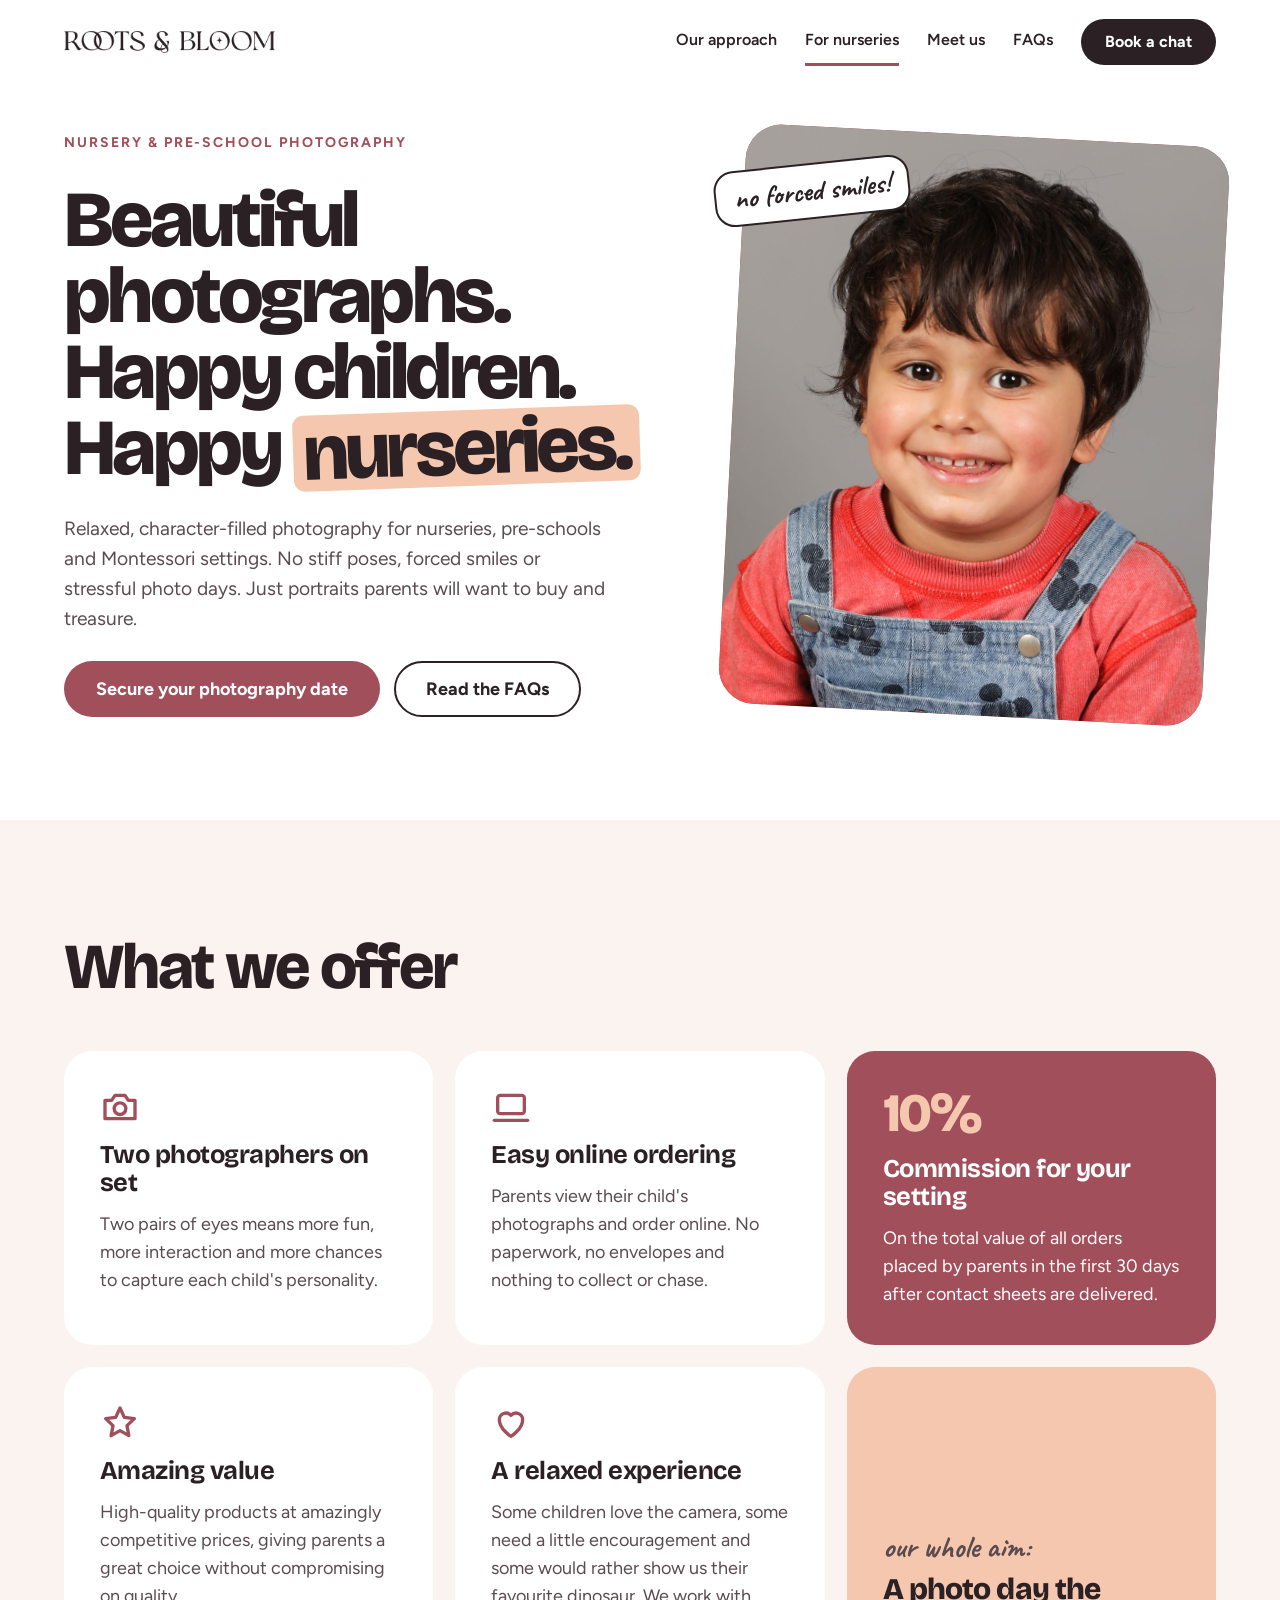
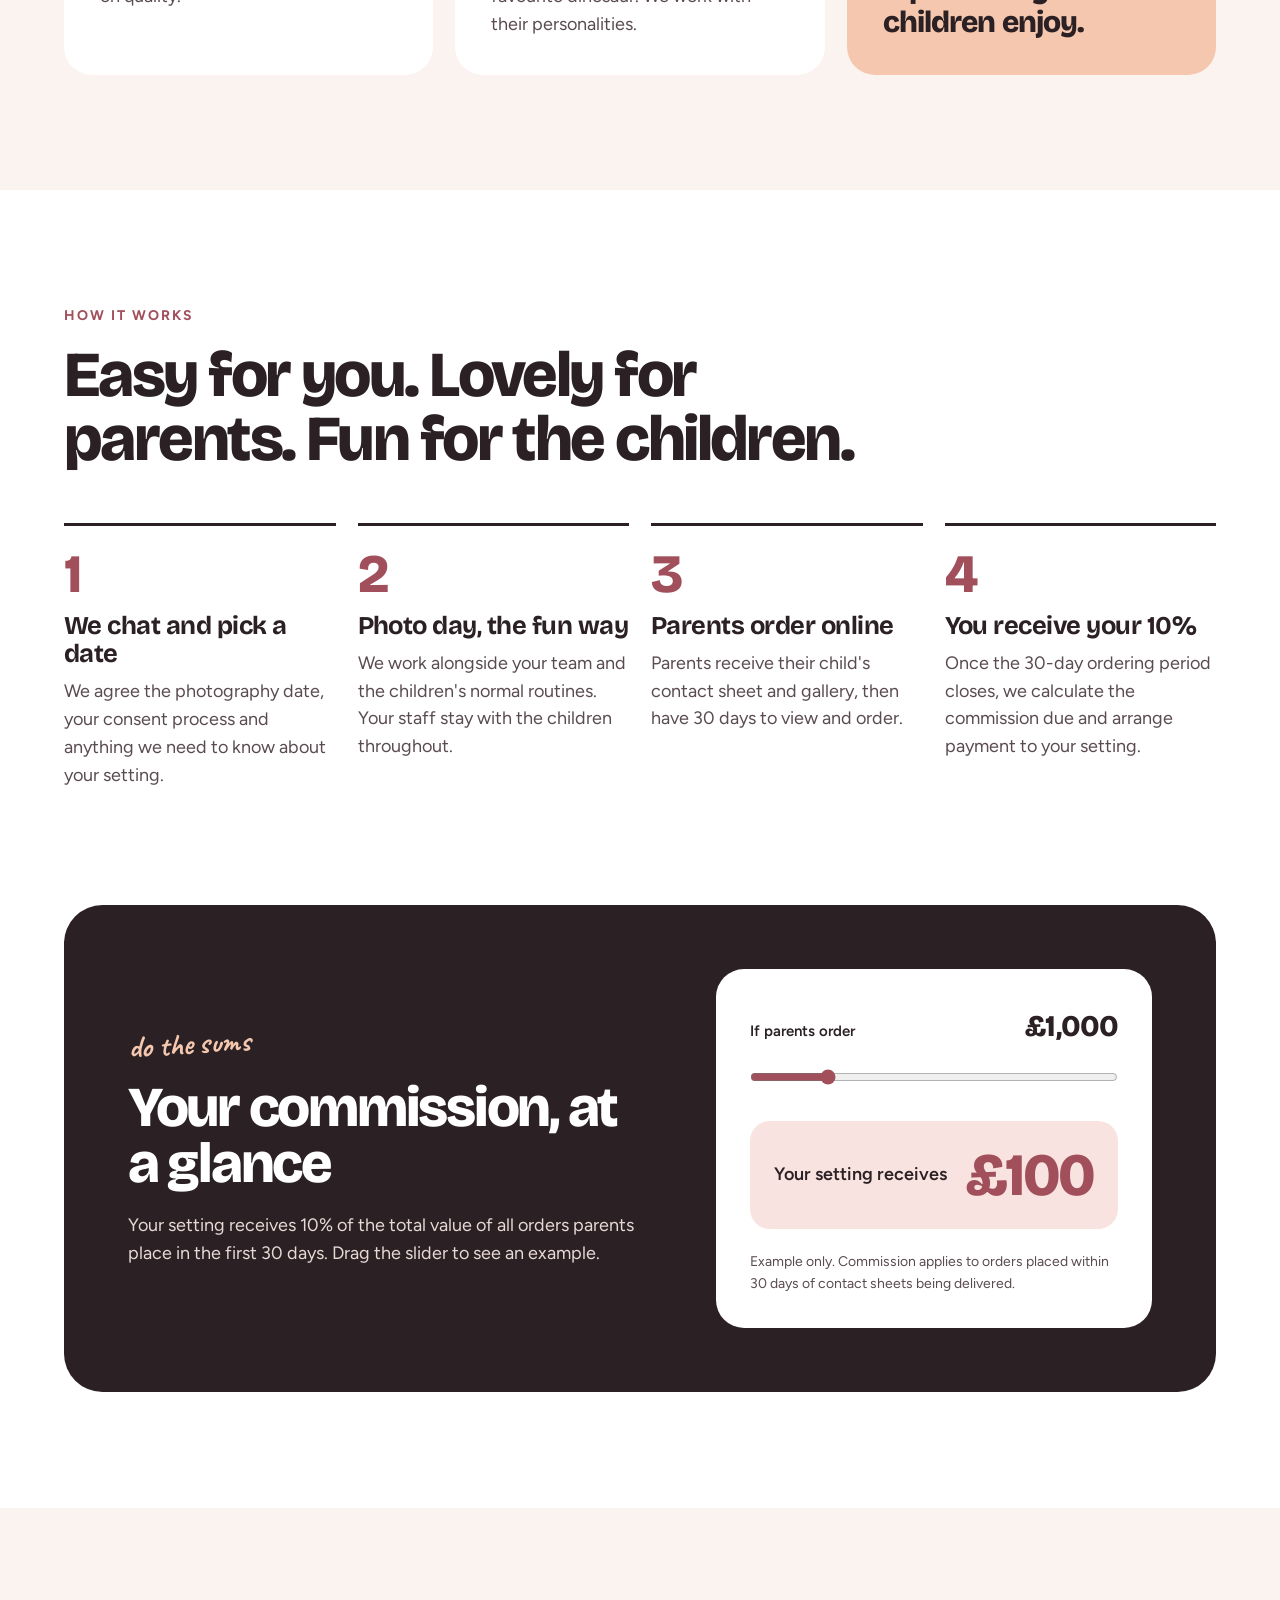
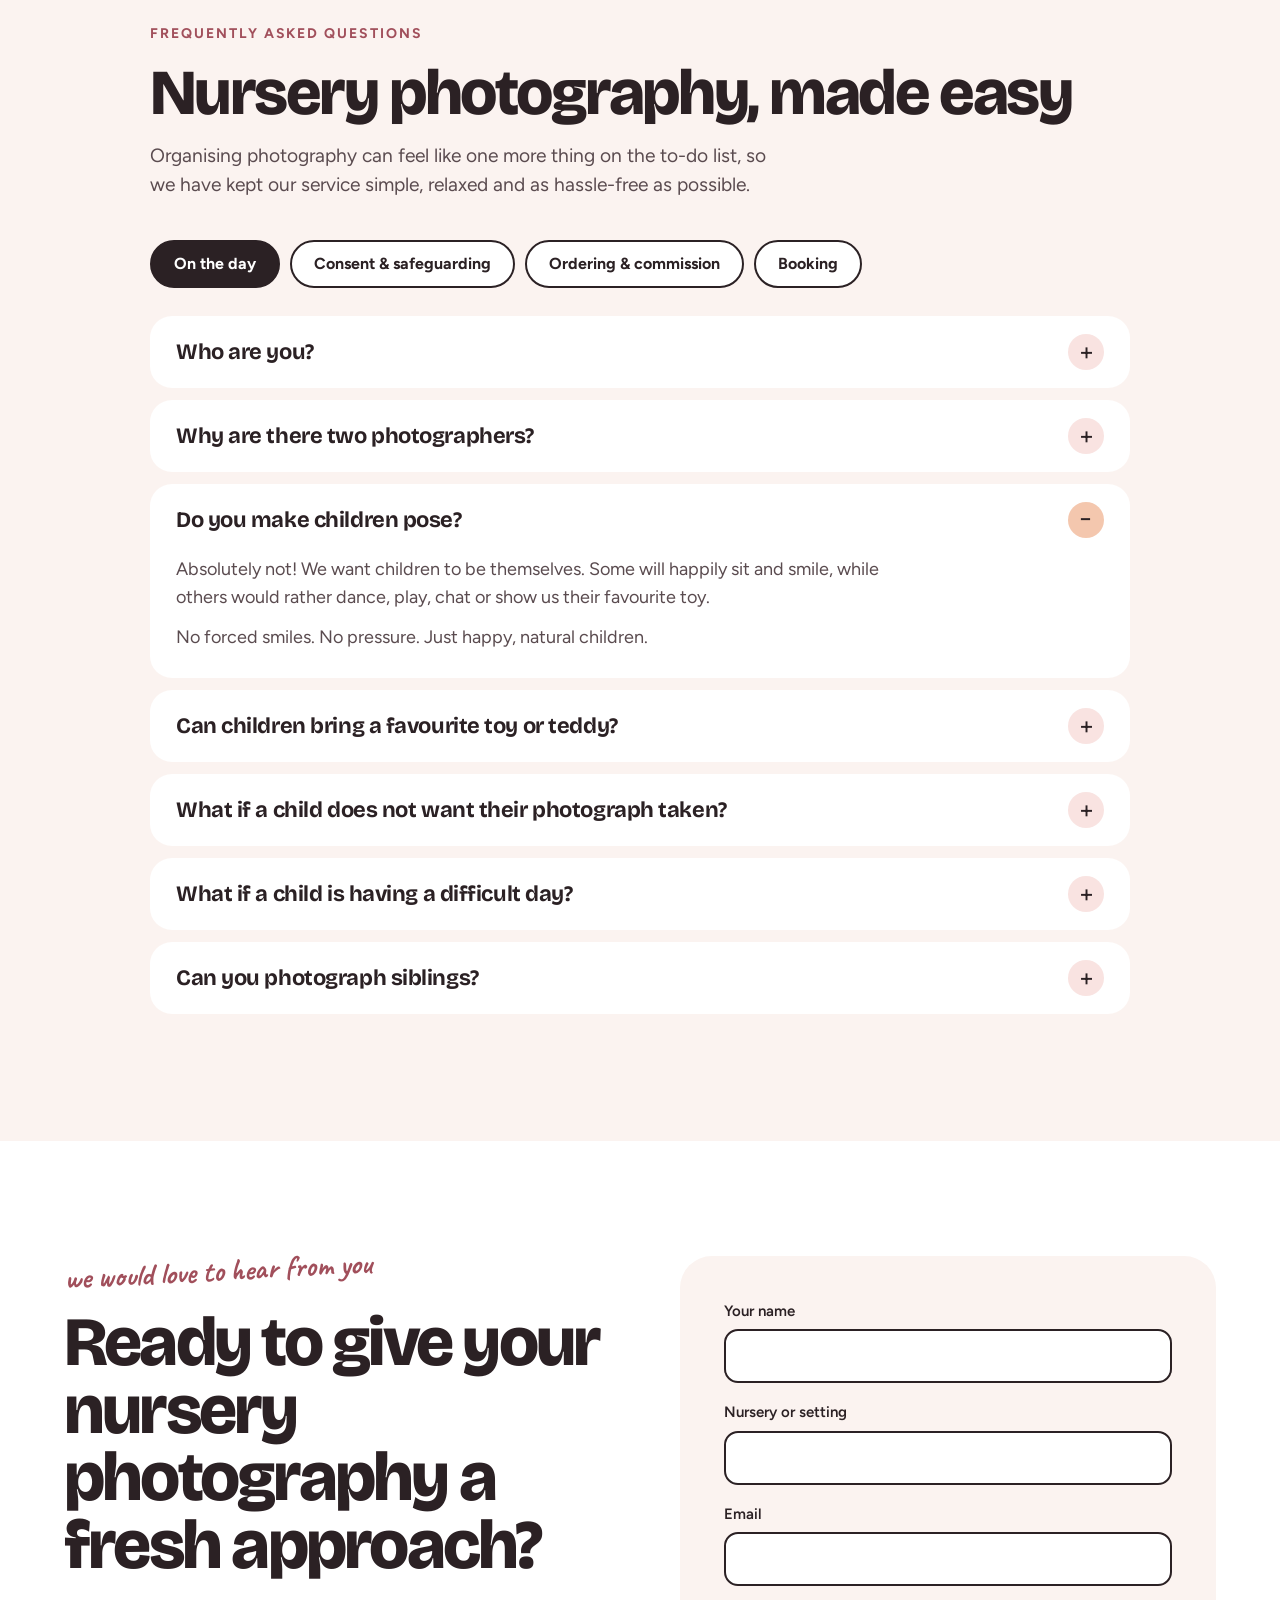
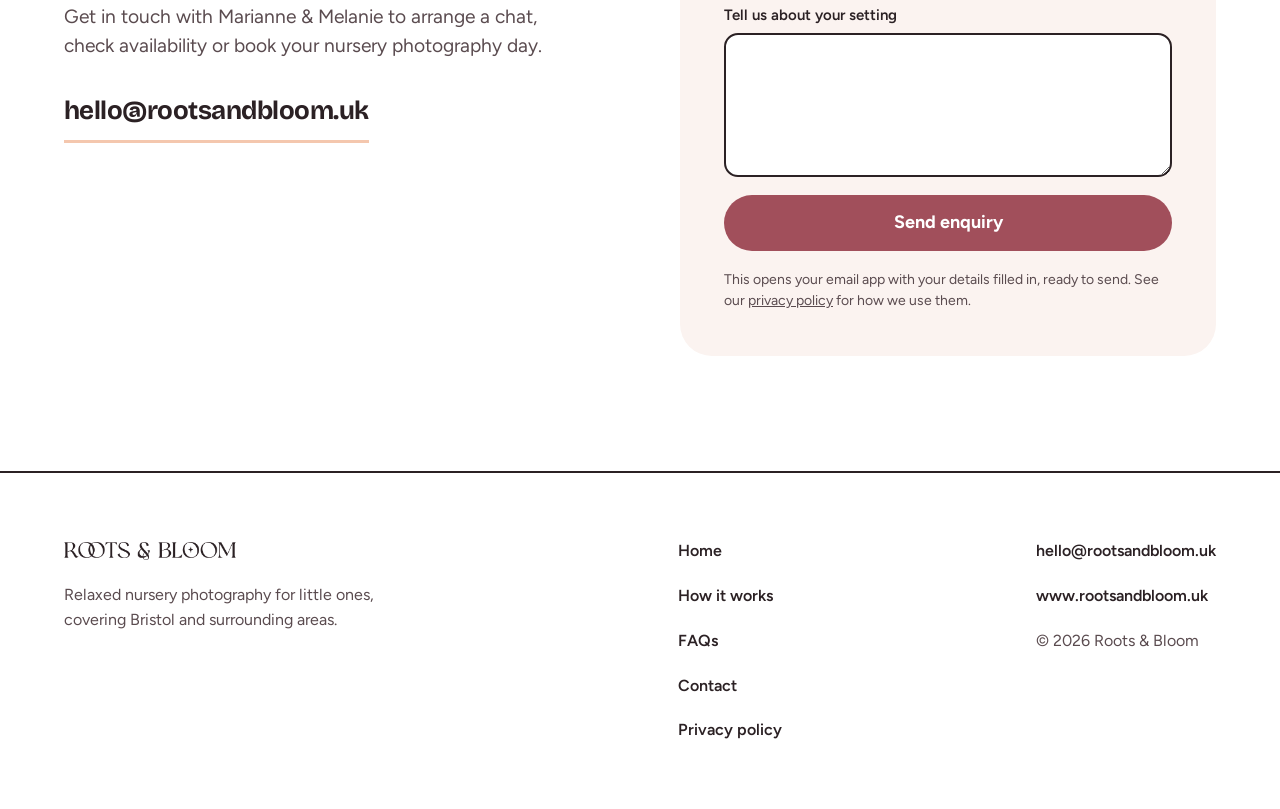
==== commit 28252d6c: "Add client logo and icon; fill GotPhoto and enquiry retention in privacy policy Also fixes missing s" ====
--- a/nurseries.html
+++ b/nurseries.html
@@ -11,7 +11,8 @@
   <meta property="og:title" content="Nursery &amp; pre-school photography | Roots &amp; Bloom">
   <meta property="og:description" content="Beautiful photographs. Happy children. Happy nurseries.">
   <meta property="og:url" content="https://www.rootsandbloom.uk/nurseries.html">
-  <link rel="icon" href="assets/favicon.svg" type="image/svg+xml">
+  <link rel="icon" href="assets/icon.png" type="image/png">
+  <link rel="apple-touch-icon" href="assets/apple-touch-icon.png">
   <link rel="preconnect" href="https://fonts.googleapis.com">
   <link rel="preconnect" href="https://fonts.gstatic.com" crossorigin>
   <link rel="stylesheet" href="https://fonts.googleapis.com/css2?family=Bricolage+Grotesque:opsz,wght@12..96,400..800&amp;family=Caveat:wght@700&amp;family=Figtree:wght@400;500;600;700&amp;display=swap">
@@ -22,10 +23,7 @@
 
 <header class="site-header">
   <div class="wrap site-header__inner">
-    <a class="wordmark" href="index.html" aria-label="Roots &amp; Bloom home">
-      <svg aria-hidden="true" viewBox="0 0 30 30"><circle cx="15" cy="7" r="6" fill="#F4C7AE"/><circle cx="23" cy="15" r="6" fill="#F4C7AE"/><circle cx="15" cy="23" r="6" fill="#F4C7AE"/><circle cx="7" cy="15" r="6" fill="#F4C7AE"/><circle cx="15" cy="15" r="5" fill="#A14F5B"/></svg>
-      <span>roots &amp; bloom</span>
-    </a>
+    <a class="wordmark" href="index.html"><img src="assets/logo.png" width="1140" height="119" alt="Roots &amp; Bloom"></a>
     <button class="nav-toggle" type="button" aria-label="Open menu" aria-expanded="false" aria-controls="site-nav">
       <svg aria-hidden="true" viewBox="0 0 24 24" fill="none" stroke="#fff" stroke-width="2.5" stroke-linecap="round"><path d="M4 8h16M4 16h16"/></svg>
     </button>
@@ -211,7 +209,7 @@
 <footer class="site-footer site-footer--ruled">
   <div class="wrap site-footer__inner">
     <div class="site-footer__brand">
-      <a class="wordmark" href="index.html">roots &amp; bloom</a>
+      <a class="wordmark" href="index.html"><img src="assets/logo.png" width="1140" height="119" alt="Roots &amp; Bloom" loading="lazy"></a>
       <p>Relaxed nursery photography for little ones, covering Bristol and surrounding areas.</p>
     </div>
     <nav class="site-footer__links" aria-label="Footer">
--- a/assets/css/styles.css
+++ b/assets/css/styles.css
@@ -354,3 +354,11 @@
   .faq__body { padding: 0 20px 22px; }
   .sticker { font-size: 1.5rem; }
 }
+
+/* ---------- Logo ---------- */
+.wordmark img { height: 22px; width: auto; display: block; }
+.site-footer__brand .wordmark img { height: 18px; }
+@media (max-width: 860px) { .wordmark img { height: 17px; } }
+@media (max-width: 360px) { .wordmark img { height: 15px; } }
+.site-footer__links > span { display: block; min-height: 0; }
+.site-footer__links span span { display: inline; padding: 0; min-height: 0; }
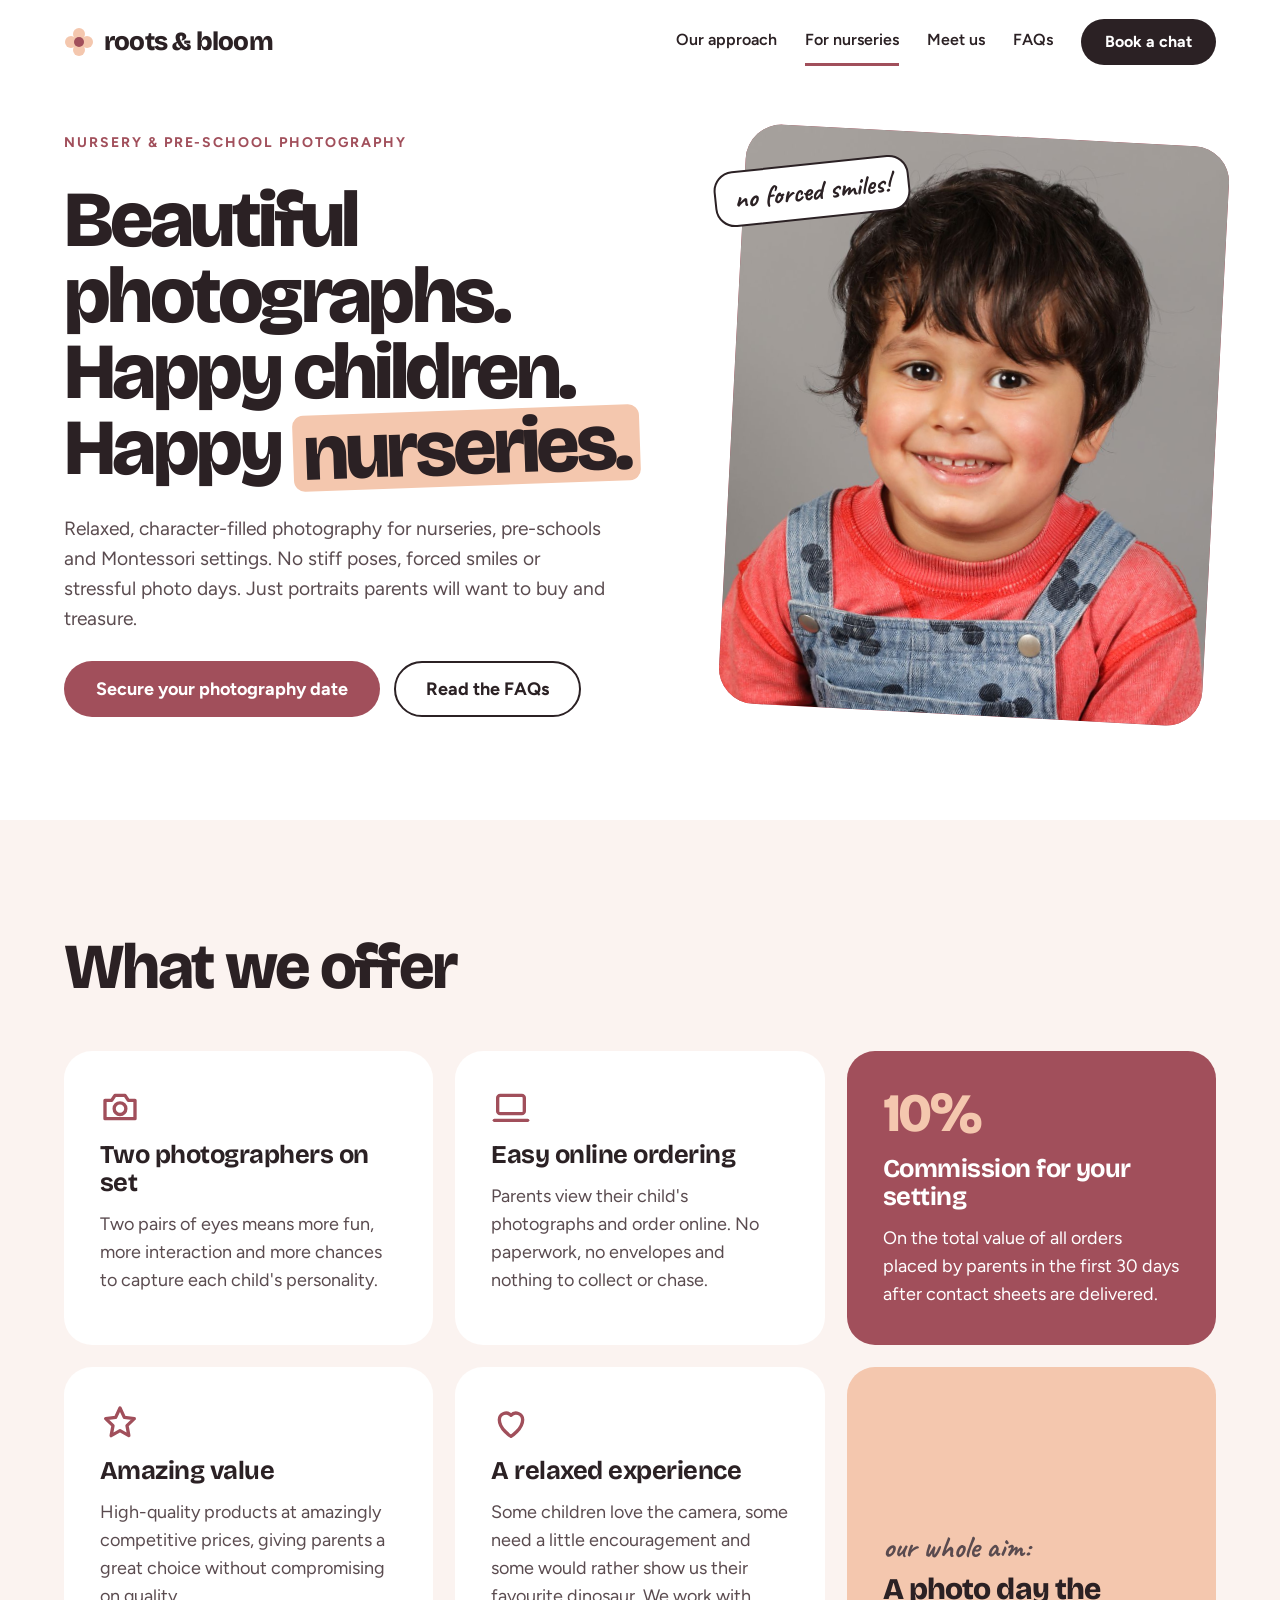
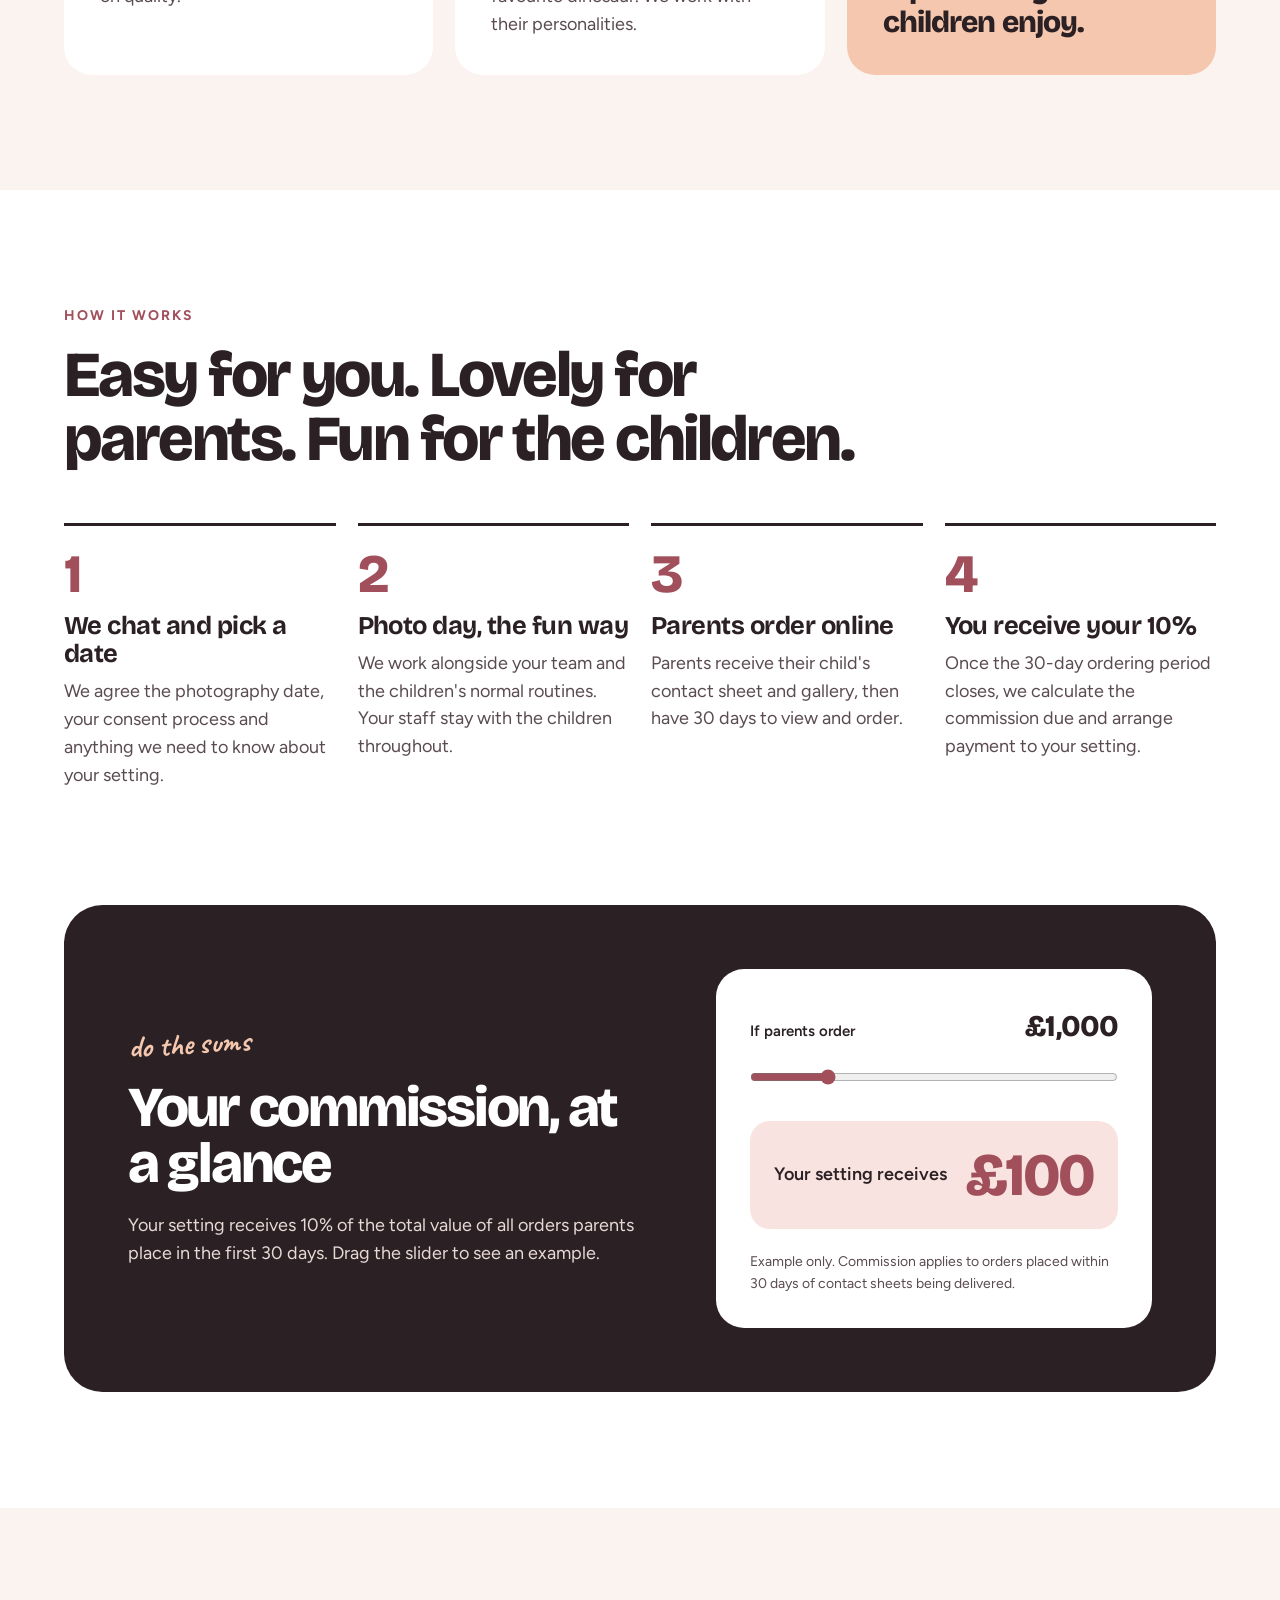
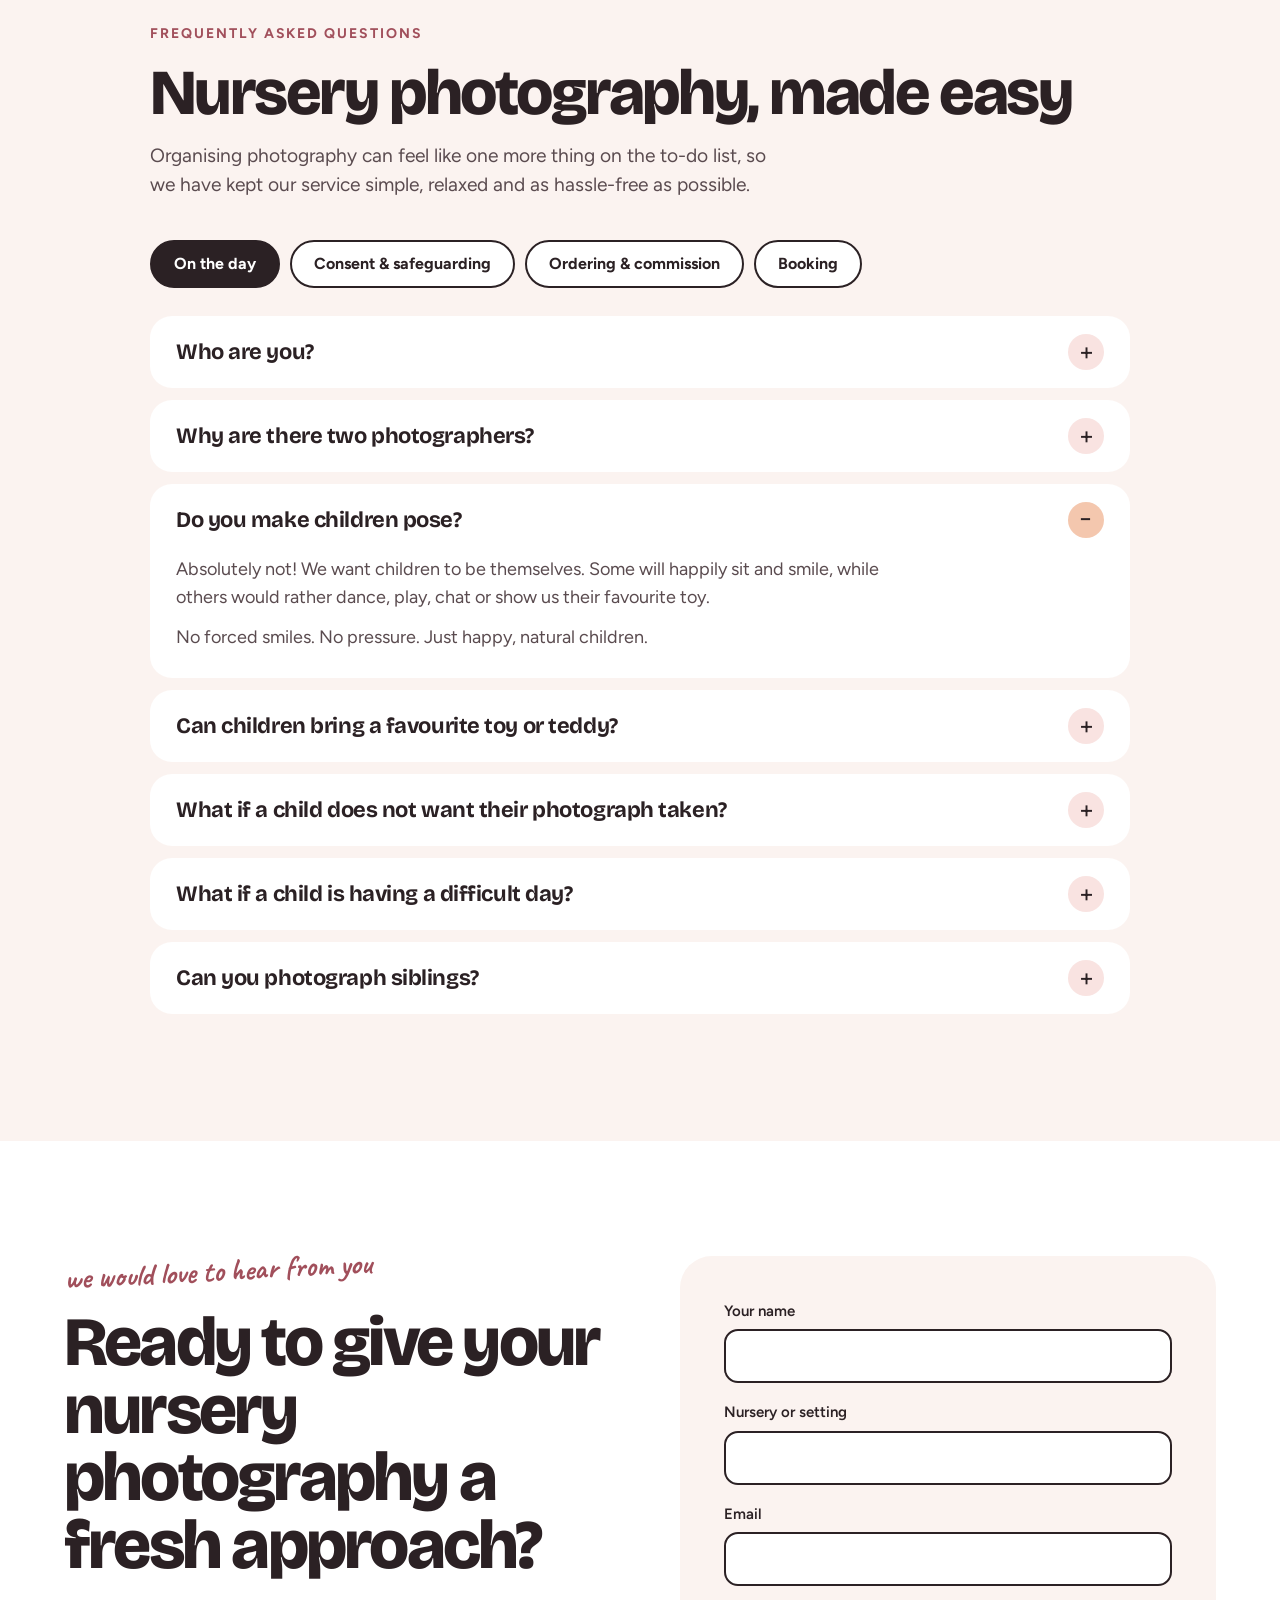
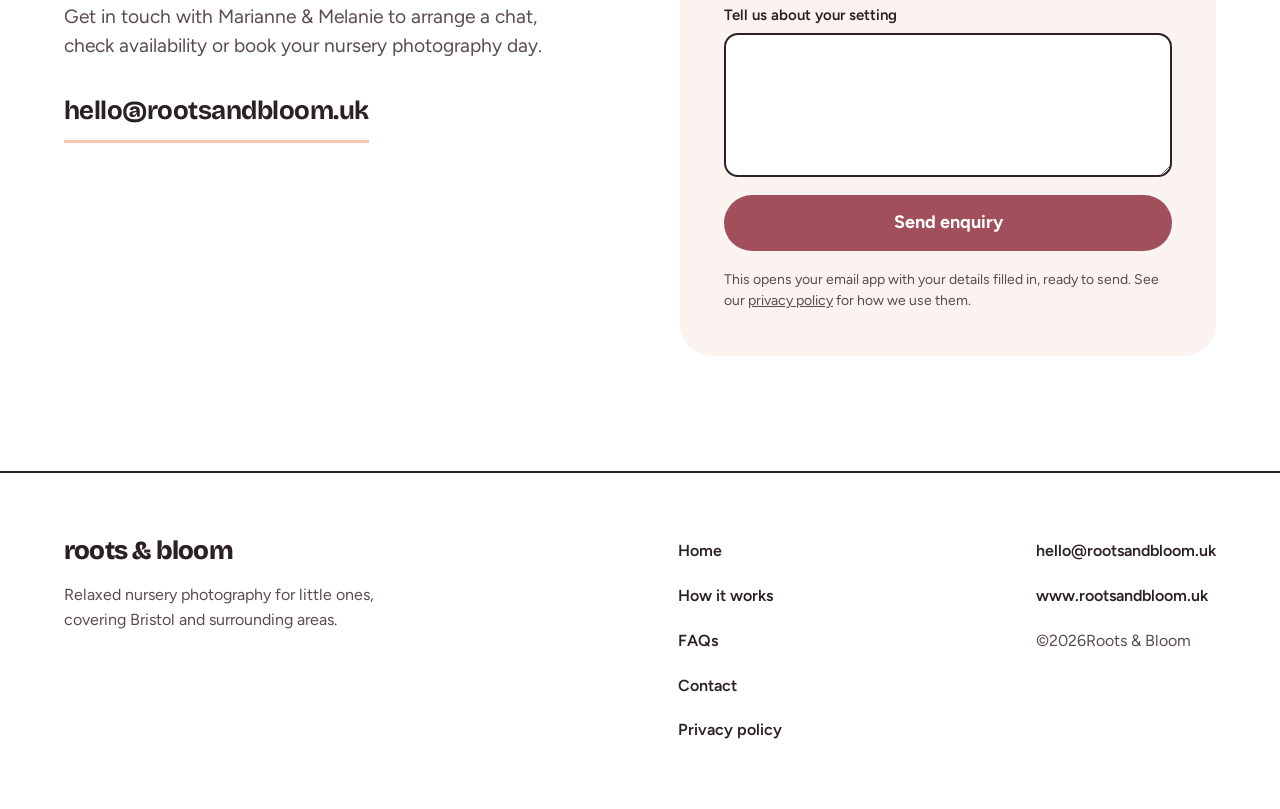
==== commit a91f5d28: "Restore bloom logo; adult and child photo cards that swap on tap Co-Authored-By: Claude Opus 5.5 <no" ====
--- a/nurseries.html
+++ b/nurseries.html
@@ -11,8 +11,7 @@
   <meta property="og:title" content="Nursery &amp; pre-school photography | Roots &amp; Bloom">
   <meta property="og:description" content="Beautiful photographs. Happy children. Happy nurseries.">
   <meta property="og:url" content="https://www.rootsandbloom.uk/nurseries.html">
-  <link rel="icon" href="assets/icon.png" type="image/png">
-  <link rel="apple-touch-icon" href="assets/apple-touch-icon.png">
+  <link rel="icon" href="assets/favicon.svg" type="image/svg+xml">
   <link rel="preconnect" href="https://fonts.googleapis.com">
   <link rel="preconnect" href="https://fonts.gstatic.com" crossorigin>
   <link rel="stylesheet" href="https://fonts.googleapis.com/css2?family=Bricolage+Grotesque:opsz,wght@12..96,400..800&amp;family=Caveat:wght@700&amp;family=Figtree:wght@400;500;600;700&amp;display=swap">
@@ -23,7 +22,10 @@
 
 <header class="site-header">
   <div class="wrap site-header__inner">
-    <a class="wordmark" href="index.html"><img src="assets/logo.png" width="1140" height="119" alt="Roots &amp; Bloom"></a>
+    <a class="wordmark" href="index.html" aria-label="Roots &amp; Bloom home">
+      <svg aria-hidden="true" viewBox="0 0 30 30"><circle cx="15" cy="7" r="6" fill="#F4C7AE"/><circle cx="23" cy="15" r="6" fill="#F4C7AE"/><circle cx="15" cy="23" r="6" fill="#F4C7AE"/><circle cx="7" cy="15" r="6" fill="#F4C7AE"/><circle cx="15" cy="15" r="5" fill="#A14F5B"/></svg>
+      <span>roots &amp; bloom</span>
+    </a>
     <button class="nav-toggle" type="button" aria-label="Open menu" aria-expanded="false" aria-controls="site-nav">
       <svg aria-hidden="true" viewBox="0 0 24 24" fill="none" stroke="#fff" stroke-width="2.5" stroke-linecap="round"><path d="M4 8h16M4 16h16"/></svg>
     </button>
@@ -209,7 +211,7 @@
 <footer class="site-footer site-footer--ruled">
   <div class="wrap site-footer__inner">
     <div class="site-footer__brand">
-      <a class="wordmark" href="index.html"><img src="assets/logo.png" width="1140" height="119" alt="Roots &amp; Bloom" loading="lazy"></a>
+      <a class="wordmark" href="index.html">roots &amp; bloom</a>
       <p>Relaxed nursery photography for little ones, covering Bristol and surrounding areas.</p>
     </div>
     <nav class="site-footer__links" aria-label="Footer">
--- a/assets/css/styles.css
+++ b/assets/css/styles.css
@@ -355,10 +355,27 @@
   .sticker { font-size: 1.5rem; }
 }
 
-/* ---------- Logo ---------- */
-.wordmark img { height: 22px; width: auto; display: block; }
-.site-footer__brand .wordmark img { height: 18px; }
-@media (max-width: 860px) { .wordmark img { height: 17px; } }
-@media (max-width: 360px) { .wordmark img { height: 15px; } }
-.site-footer__links > span { display: block; min-height: 0; }
+site-footer__links > span { display: block; min-height: 0; }
 .site-footer__links span span { display: inline; padding: 0; min-height: 0; }
+
+/* ---------- Meet us: adult and child photo cards ---------- */
+.flip { position: relative; display: block; width: 100%; aspect-ratio: 3 / 4; padding: 0; border: 0; background: none; cursor: pointer; border-radius: var(--radius-card); -webkit-tap-highlight-color: transparent; }
+.flip__card { position: absolute; inset: 0; border-radius: var(--radius-card); overflow: hidden; background: var(--photo-tint); box-shadow: 0 14px 30px -14px rgba(43, 33, 36, 0.45); transition: transform 0.6s cubic-bezier(.2,.8,.2,1), z-index 0s linear 0.3s, filter 0.6s ease; }
+.flip__card img { width: 100%; height: 100%; object-fit: cover; display: block; }
+/* front card */
+.flip__card--adult, .flip.is-swapped .flip__card--young { z-index: 2; transform: rotate(-2deg); filter: none; }
+/* card peeking out behind */
+.flip__card--young, .flip.is-swapped .flip__card--adult { z-index: 1; transform: translate(22%, -11%) rotate(9deg) scale(0.9); filter: saturate(0.85); }
+.flip--left .flip__card--young, .flip--left.is-swapped .flip__card--adult { transform: translate(-22%, -11%) rotate(-9deg) scale(0.9); }
+.flip--right .flip__card--adult, .flip--right.is-swapped .flip__card--young { transform: rotate(2deg); }
+.flip:not(.is-swapped):hover .flip__card--young, .flip.is-swapped:hover .flip__card--adult { filter: none; }
+.flip--right:hover:not(.is-swapped) .flip__card--young, .flip--right.is-swapped:hover .flip__card--adult { transform: translate(26%, -14%) rotate(12deg) scale(0.9); }
+.flip--left:hover:not(.is-swapped) .flip__card--young, .flip--left.is-swapped:hover .flip__card--adult { transform: translate(-26%, -14%) rotate(-12deg) scale(0.9); }
+.flip:focus-visible { outline-offset: 8px; }
+.meet__photos { padding-top: 40px; column-gap: 40px; }
+.meet__hint { font-family: var(--font-hand); font-weight: 700; font-size: 1.5rem; line-height: 1; color: var(--blue); transform: rotate(-2deg); margin-top: 18px; text-align: center; grid-column: 1 / -1; }
+@media (max-width: 560px) {
+  .flip__card--young, .flip.is-swapped .flip__card--adult { transform: translate(9%, -10%) rotate(7deg) scale(0.9); }
+  .flip--left .flip__card--young, .flip--left.is-swapped .flip__card--adult { transform: translate(-9%, -10%) rotate(-7deg) scale(0.9); }
+}
+@media (prefers-reduced-motion: reduce) { .flip__card { transition: none; } }
